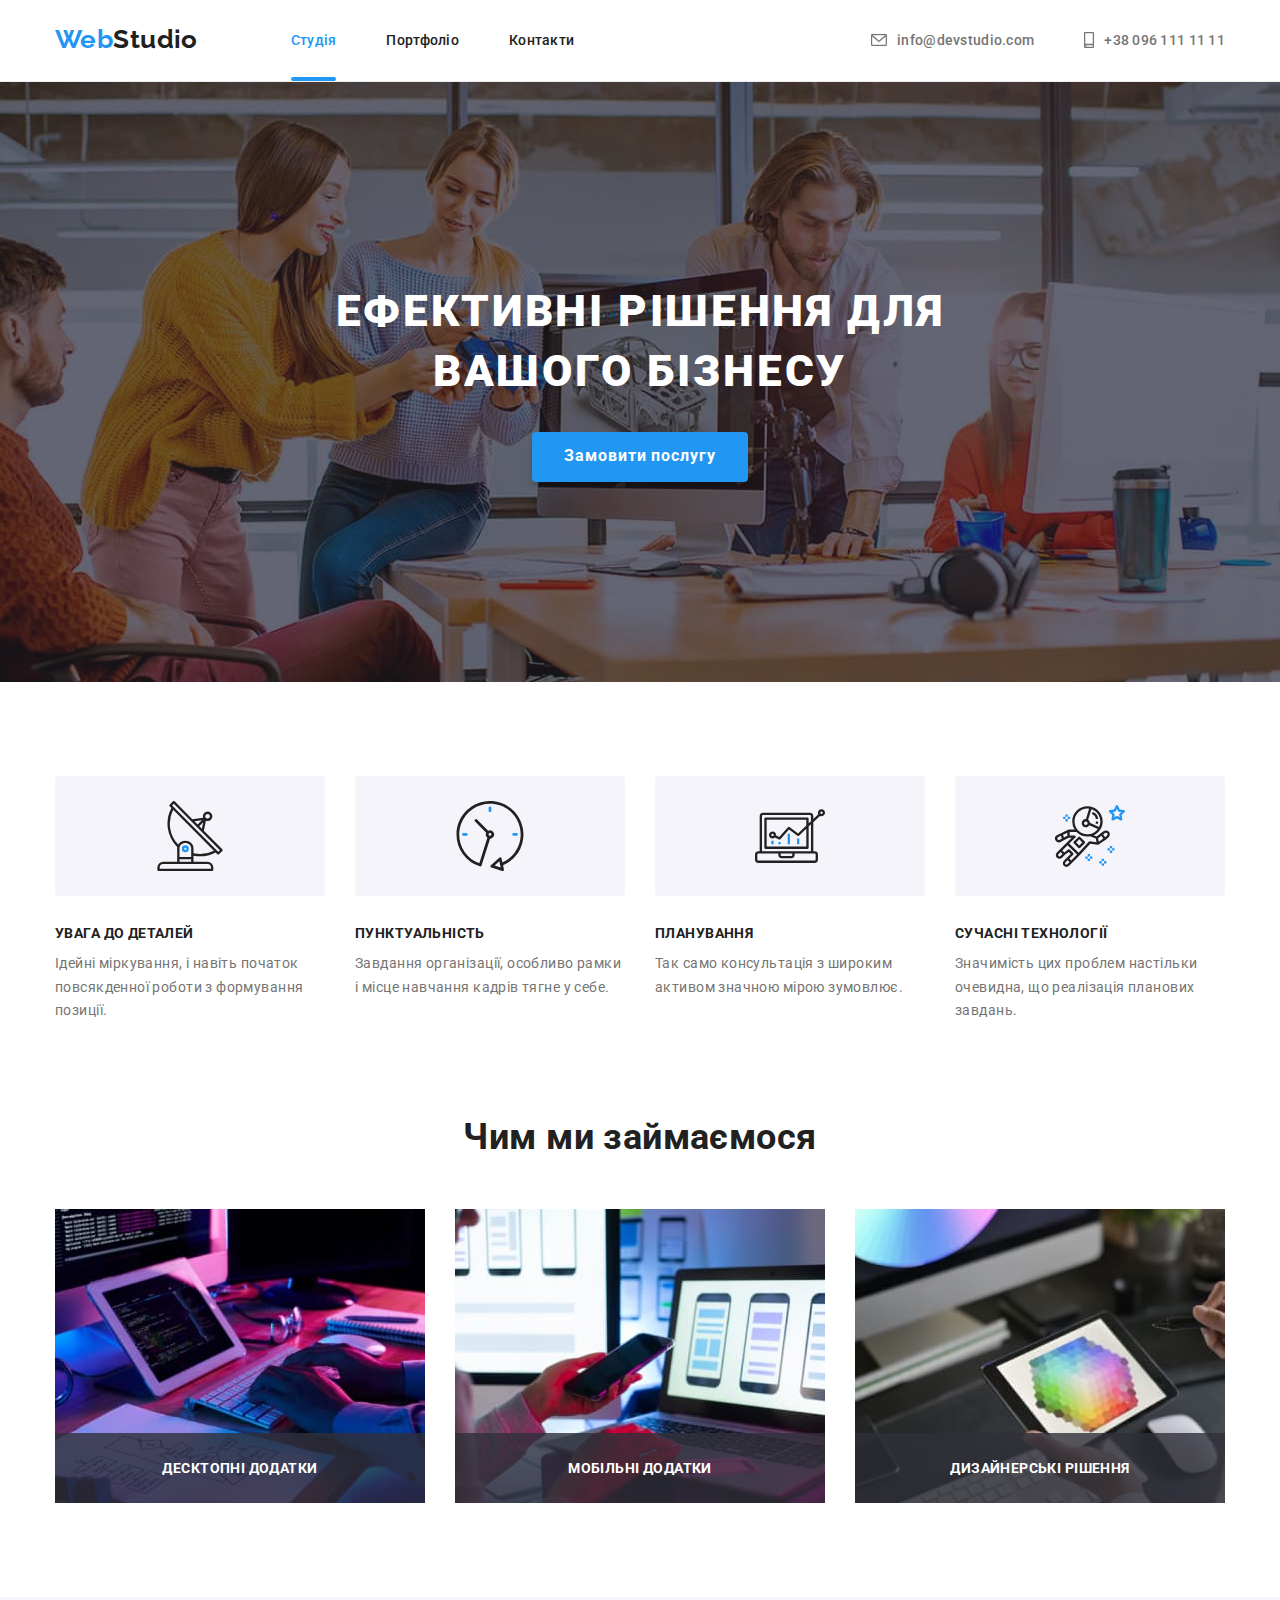
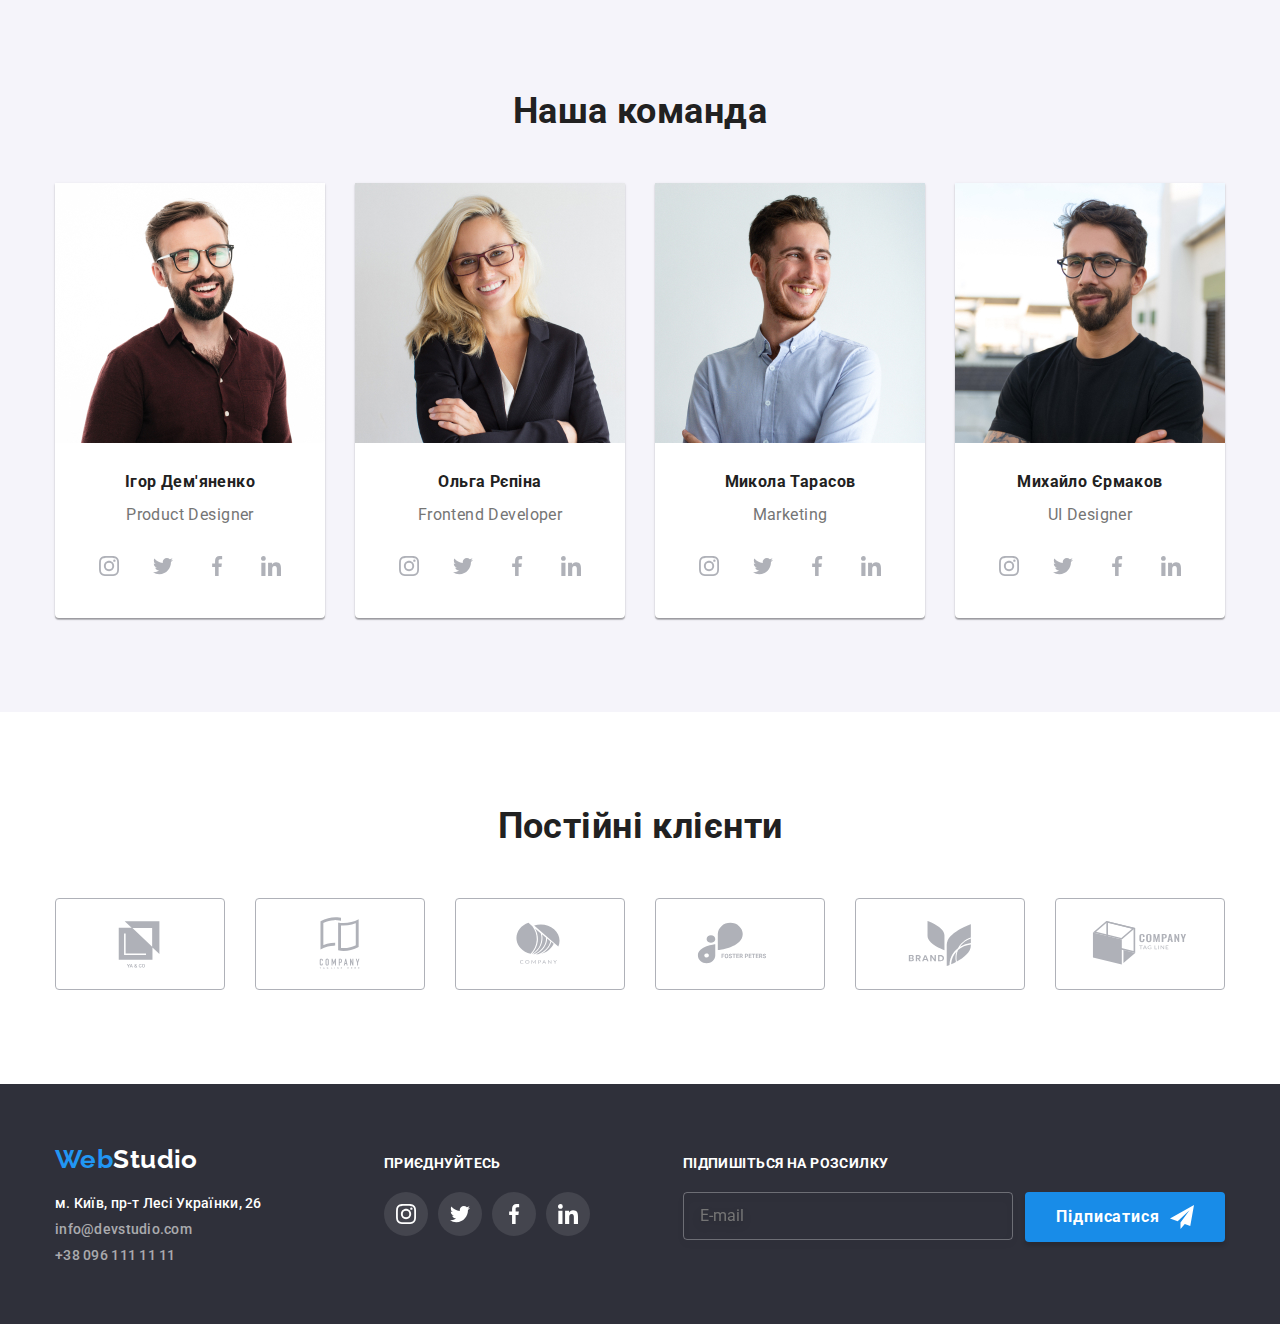
==== index.html @ 1ee1e1b8 "commit" ====
<!DOCTYPE html>
<html lang="uk">
  <head>
    <meta charset="UTF-8" />
    <meta http-equiv="X-UA-Compatible" content="IE=edge" />
    <meta name="viewport" content="width=device-width, initial-scale=1.0" />
    <title>WebStudio</title>
    
  
    <link href="./css/main.min.css" rel="stylesheet" />
    <link rel="preconnect" href="https://fonts.googleapis.com" />
    <link rel="preconnect" href="https://fonts.gstatic.com" crossorigin />
    <link
      href="https://fonts.googleapis.com/css2?family=Raleway:wght@700&family=Roboto:wght@400;500;700;900&display=swap"
      rel="stylesheet"
    />
  </head>

  <body>
    <!--Header-->

    <header class="page-header">
      <div class=" header-container">
        <a class="logo logo-header" href="#"
          ><span class="logo__accent">Web</span>Studio</a
        >

        <!--Header-Nav-->
        <nav class="header-nav">
          <ul class="header-nav__list">
            <li class="header-nav__item">
              <a href="./index.html" class="header-nav__link header-nav__link--current">Студія</a>
            </li>
            <li class="header-nav__item">
              <a href="./portfolio.html" class="header-nav__link">Портфоліо</a>
            </li>
            <li class="header-nav__item"><a href="#" class="header-nav__link">Контакти</a></li>
          </ul>
        </nav>

        <!--Header-Contacts-->

        <ul class="contacts-list">
          <li class="contacts-list__item">
            <a href="mailto:info@devstudio.com" class="contacts-list__link"
              ><svg width="16px" height="12px" class="contacts-list__icon">
                <use href="./images/sprite.svg#icon-envelope"></use>
              </svg>
              info@devstudio.com</a
            >
          </li>
          <li class="contacts-list__item">
            <a href="tel:+380961111111" class="contacts-list__link">
              <svg width="10px" height="16px" class="contacts-list__icon">
                <use href="./images/sprite.svg#icon-smartphone"></use>
              </svg>
              +38 096 111 11 11</a
            >
          </li>
        </ul>
      </div>
    </header>
    <!--Main-->
    <main>

    <!--Hero-->

      <section class="hero">
        <div class="hero__container">
          <h1 class="hero__title">Ефективні рішення для вашого бізнесу</h1>
          <button data-modal-open class="hero-btn" type="button">
            Замовити послугу
          </button>
        </div>
      </section>

      <!--Modal-->

      <section class="backdrop is-hidden" data-modal>
       <div class="modal">
          <button type="button" class="modal__button-close" data-modal-close>
            <svg width="18" height="18">
              <use href="./images/sprite.svg#icon-close"></use>
            </svg>
          </button>

          <!--Form-->
       
          <form class="form" autocomplete="off">
             <p class="form__title" >Залиште свої дані, ми вам передзвонимо</p>
             <div class="form__inputs">
             <label class="form__field"><span class="form__label">Ім'я</span>
              
              <input type="text" name="name" class="form__input">
              <svg class="form__icon" width="18" height="18">
                  <use href="./images/sprite.svg#person-black"></use>
                </svg>
              
              </label> 
              <label class="form__field">
              <span class="form__label">Телефон</span>
              
                <input type="tel" name="phone" class="form__input" />
                <svg class="form__icon" width="18" height="18">
                  <use href="./images/sprite.svg#phone-black"></use>
                </svg>
              
            </label>
            <label class="form__field">
              <span class="form__label">Пошта</span>
              
                <input type="email" name="email" class="form__input" />
                <svg class="form__icon" width="18" height="18">
                  <use href="./images/sprite.svg#email-black"></use>
                </svg>
              
            </label>
             
            <label class="form__field">
              <span class="form__label">Коментар</span>
              <textarea
                name="comment"
                class="form__comment"
                rows="5"
                placeholder="Введіть текст"
              ></textarea>
             </label>
            </div>

            <label class="form-policy">
              <input type="checkbox" name="policy" class="form-policy__input" />
              <span class="form-policy__icon"></span>
              <span class="form-policy__label"
                >Погоджуюся з розсилкою та приймаю
              </span>
              <a href="#" class="form-policy__link">Умови договору</a>
            </label>

            <button type="submit" class="hero-btn">Відправити</button>
            
          </form>
        </div>
          </section>

          <!--Advances-->

      <section class="advances">
        <div class="advances__container">
          <h2 class="visually-hidden">Наші Переваги</h2>
          <ul class="advances-list">
            <li class="advances-list__item">
              <div class="advances__icon-wrap">
                <svg class="advances__icon">
                  <use href="./images/sprite.svg#icon-antenna"></use>
                </svg>
              </div>
              <h3 class="advances__caption">УВАГА ДО ДЕТАЛЕЙ</h3>
              <p class="advances__text">
                Ідейні міркування, і навіть початок повсякденної роботи з
                формування позиції.
              </p>
            </li>

            <li class="advances-list__item">
              <div class="advances__icon-wrap">
                <svg class="advances__icon">
                  <use href="./images/sprite.svg#icon-clock"></use>
                </svg>
              </div>
              <h3 class="advances__caption">ПУНКТУАЛЬНІСТЬ</h3>
              <p class="advances__text">
                Завдання організації, особливо рамки і місце навчання кадрів
                тягне у себе.
              </p>
            </li>

            <li class="advances-list__item">
              <div class="advances__icon-wrap">
                <svg class="advances__icon">
                  <use href="./images/sprite.svg#icon-diagram"></use>
                </svg>
              </div>
              <h3 class="advances__caption">ПЛАНУВАННЯ</h3>
              <p class="advances__text">
                Так само консультація з широким активом значною мірою зумовлює.
              </p>
            </li>

            <li class="advances-list__item">
              <div class="advances__icon-wrap">
                <svg class="advances__icon">
                  <use href="./images/sprite.svg#icon-astronaut"></use>
                </svg>
              </div>
              <h3 class="advances__caption">СУЧАСНІ ТЕХНОЛОГІЇ</h3>
              <p class="advances__text">
                Значимість цих проблем настільки очевидна, що реалізація
                планових завдань.
              </p>
            </li>
          </ul>
        </div>
      </section>

     <!--WORKS-->

      <section class="works">
        <div class="works__container">
          <h2 class="heading">Чим ми займаємося</h2>
          <ul class="works__list">
            <li class="works__items">
              
              <img
                src="./images/programer-working-1.jpg"
                width="370"
                height="294"
                alt="робота-програміста-за-пк"/>

              <p class="works__text">Десктопні додатки</p>
            </li>
            <li class="works__items">
              <img
                src="./images/interface-mobile-2.jpg"
                width="370"
                height="294"
                alt="інтерфейс-для-мобільного-додатку"
              />

              <p class="works__text">Мобільні додатки</p>
            </li>
            <li class="works__items">
              <img
                src="./images/selection-graphic-tablet-3.jpg"
                width="370"
                height="294"
                alt="вибір-графіки-на-планшеті"
              />

              <p class="works__text">Дизайнерські рішення</p>
            </li>
          </ul>
        </div>
      </section>

      <!--TEAM-->

      <section class="team">
        <div class="team__container">
          <h2 class="heading">Наша команда</h2>
          <ul class="team__list">
            <li class="team__item">
              <img src="./images/Igor.jpg" width="270" alt="продукт-дизайнер" />
              <div class="team-wrap">
                <h3 class="team-wrap__caption">Ігор Дем'яненко</h3>
                <p class="team-wrap__text">Product Designer</p>
                <ul class="team-wrap__list">
                  <li>
                    <a href="" class="team-wrap__link"
                      ><svg class="team-wrap__icon">
                        <use
                          href="./images/sprite.svg#icon-instagram"
                        ></use></svg></a>
                  </li>
                  <li>
                    <a href="" class="team-wrap__link"
                      ><svg class="team-wrap__icon">
                        <use href="./images/sprite.svg#icon-twitter"></use></svg></a>
                  </li>
                  <li>
                    <a href="" class="team-wrap__link"
                      ><svg class="team-wrap__icon">
                        <use
                          href="./images/sprite.svg#icon-facebook"
                        ></use></svg></a>
                  </li>
                  <li>
                    <a href="" class="team-wrap__link"
                      ><svg class="team-wrap__icon">
                        <use
                          href="./images/sprite.svg#icon-linkedin">
                        </use></svg></a>
                  </li>
                </ul>
              </div>
            </li>

            <li class="team__item">
              <img
                src="./images/Olga.jpg"
                width="270"
                alt="фронтенд-розробник"
              />
              <div class="team-wrap">
                <h3 class="team-wrap__caption">Ольга Рєпіна</h3>
                <p class="team-wrap__text">Frontend Developer</p>
                <ul class="team-wrap__list">
                  <li>
                    <a href="" class="team-wrap__link"
                      ><svg class="team-wrap__icon">
                        <use
                          href="./images/sprite.svg#icon-instagram"></use></svg></a>
                  </li>
                  <li>
                    <a href="" class="team-wrap__link"
                      ><svg class="team-wrap__icon">
                        <use href="./images/sprite.svg#icon-twitter"></use></svg></a>
                  </li>
                  <li>
                    <a href="" class="team-wrap__link"
                      ><svg class="team-wrap__icon">
                        <use
                          href="./images/sprite.svg#icon-facebook"></use></svg></a>
                  </li>
                  <li>
                    <a href="" class="team-wrap__link"
                      ><svg class="team-wrap__icon">
                        <use
                          href="./images/sprite.svg#icon-linkedin"
                        ></use></svg></a>
                  </li>
                </ul>
              </div>
            </li>

            <li class="team__item">
              <img src="./images/Nikolay.jpg" width="270" alt="маркетинг" />
              <div class="team-wrap">
                <h3 class="team-wrap__caption">Микола Тарасов</h3>
                <p class="team-wrap__text">Marketing</p>
                <ul class="team-wrap__list">
                  <li>
                    <a href="" class="team-wrap__link"
                      ><svg class="team-wrap__icon">
                        <use
                          href="./images/sprite.svg#icon-instagram"
                        ></use></svg></a>
                  </li>
                  <li>
                    <a href="" class="team-wrap__link"
                      ><svg class="team-wrap__icon">
                        <use href="./images/sprite.svg#icon-twitter"></use></svg></a>
                  </li>
                  <li>
                    <a href="" class="team-wrap__link"
                      ><svg class="team-wrap__icon">
                        <use
                          href="./images/sprite.svg#icon-facebook"></use></svg></a>
                  </li>
                  <li>
                    <a href="" class="team-wrap__link"
                      ><svg class="team-wrap__icon">
                        <use
                          href="./images/sprite.svg#icon-linkedin"
                        ></use></svg></a>
                  </li>
                </ul>
              </div>
            </li>

            <li class="team__item">
              <img src="./images/Mihail.jpg" width="270" alt="ui-дизайнер" />
              <div class="team-wrap">
                <h3 class="team-wrap__caption">Михайло Єрмаков</h3>
                <p class="team-wrap__text">UI Designer</p>
                <ul class="team-wrap__list">
                  <li>
                    <a href="" class="team-wrap__link"
                      ><svg class="team-wrap__icon">
                        <use
                          href="./images/sprite.svg#icon-instagram"
                        ></use></svg></a>
                  </li>
                  <li>
                    <a href="" class="team-wrap__link"
                      ><svg class="team-wrap__icon">
                        <use href="./images/sprite.svg#icon-twitter"></use></svg></a>
                  </li>
                  <li>
                    <a href="" class="team-wrap__link"
                      ><svg class="team-wrap__icon">
                        <use
                          href="./images/sprite.svg#icon-facebook"
                        ></use></svg></a>
                  </li>
                  <li>
                    <a href="" class="team-wrap__link"
                      ><svg class="team-wrap__icon">
                        <use
                          href="./images/sprite.svg#icon-linkedin"
                        ></use></svg></a>
                  </li>
                </ul>
              </div>
            </li>
          </ul>
        </div>
      </section>
      <section class="clients">
        <div class="clients__container">
          <h2 class="heading">Постійні клієнти</h2>
          <ul class="clients__list">
            <li class="clients__item">
              <a href="" class="clients__link"
                ><svg class="clients__icon">
                  <use href="./images/sprite.svg#icon-client1"></use></svg></a>
            </li>
            <li class="clients__item">
              <a href="" class="clients__link"
                ><svg class="clients__icon">
                  <use href="./images/sprite.svg#icon-client2"></use></svg></a>
            </li>
            <li class="clients__item">
              <a href="" class="clients__link"
                ><svg class="clients__icon">
                  <use href="./images/sprite.svg#icon-client3"></use></svg></a>
            </li>
            <li class="clients__item">
              <a href="" class="clients__link"
                ><svg class="clients__icon">
                  <use href="./images/sprite.svg#icon-client4"></use></svg></a>
            </li>
            <li class="clients__item">
              <a href="" class="clients__link"
                ><svg class="clients__icon">
                  <use href="./images/sprite.svg#icon-client5"></use></svg></a>
            </li>
            <li class="clients__item">
              <a href="" class="clients__link"
                ><svg class="clients__icon">
                  <use href="./images/sprite.svg#icon-client6"></use></svg></a>
            </li>
          </ul>
        </div>
      </section>
    </main>
    <!--footer-->
    <footer class="footer-page">
      <div class="footer__container">
        <div class="footer__address">
          <a class="logo footer__logo" href="#"
            ><span class="logo__accent">Web</span>Studio</a
          >

          <address>
            <ul class="footer__contact-list">
              <li class="footer__contact-item">
                <a
                  href="https://goo.gl/maps/CPtrU1FHBa2aNyZL9"
                  target="_blank"
                  rel="noopener noreferrer" class="footer__link"
                  ><span class="footer__contact--color"
                    >м. Київ, пр-т Лесі Українки, 26</span
                  ></a
                >
              </li>
              <li class="footer__contact-item">
                <a href="mailto:info@devstudio.com" class="footer__link">info@devstudio.com</a>
              </li>
              <li class="footer__contact-item">
                <a href="tel:+380961111111" class="footer__link">+38 096 111 11 11</a>
              </li>
            </ul>
          </address>
        </div>
        <div class="footer-social">
          <p class="footer-social__text">приєднуйтесь</p>
          <ul class="footer-social__list">
            <li>
              <a href="" class="footer-social__link"
                ><svg class="footer-social__icon">
                  <use href="./images/sprite.svg#icon-instagram"></use>
                </svg>
              </a>
            </li>
            <li>
              <a href="" class="footer-social__link"
                ><svg class="footer-social__icon">
                  <use href="./images/sprite.svg#icon-twitter"></use>
                </svg>
              </a>
            </li>
            <li>
              <a href="" class="footer-social__link"
                ><svg class="footer-social__icon">
                  <use href="./images/sprite.svg#icon-facebook"></use>
                </svg>
              </a>
            </li>
            <li>
              <a href="" class="footer-social__link">
                <svg class="footer-social__icon">
                  <use href="./images/sprite.svg#icon-linkedin"></use>
                </svg>
              </a>
            </li>
          </ul>
        </div>
        <div class="footer-join">
        <p class="footer-social__text">Підпишіться на розсилку</p>
        <form class="footer-join__subscription" autocomplete="off">
          <input class="footer-join__input" type="email" name="mail" id="mail" aria-label="email" placeholder="E-mail">
          <button class="footer-join__button" type="button">Підписатися</button>
        </form>
        </div>
      </div>
    </footer>
    <script src="./modal.js"></script>
  </body>
</html>
---- css/main.min.css ----
/*! modern-normalize v0.6.0 | MIT License | https://github.com/sindresorhus/modern-normalize */*,*::before,*::after{-webkit-box-sizing:border-box;box-sizing:border-box}:root{-moz-tab-size:4;-o-tab-size:4;tab-size:4}html{line-height:1.15;-webkit-text-size-adjust:100%}body{margin:0}body{font-family:system-ui,-apple-system,"Segoe UI",Roboto,Helvetica,Arial,sans-serif,"Apple Color Emoji","Segoe UI Emoji"}hr{height:0}abbr[title]{-webkit-text-decoration:underline dotted;text-decoration:underline dotted}b,strong{font-weight:bolder}code,kbd,samp,pre{font-family:SFMono-Regular,Consolas,"Liberation Mono",Menlo,monospace;font-size:1em}small{font-size:80%}sub,sup{font-size:75%;line-height:0;position:relative;vertical-align:baseline}sub{bottom:-0.25em}sup{top:-0.5em}button,input,optgroup,select,textarea{font-family:inherit;font-size:100%;line-height:1.15;margin:0}button,select{text-transform:none}button,[type=button],[type=reset],[type=submit]{-webkit-appearance:button}button::-moz-focus-inner,[type=button]::-moz-focus-inner,[type=reset]::-moz-focus-inner,[type=submit]::-moz-focus-inner{border-style:none;padding:0}button:-moz-focusring,[type=button]:-moz-focusring,[type=reset]:-moz-focusring,[type=submit]:-moz-focusring{outline:1px dotted ButtonText}fieldset{padding:.35em .75em .625em}legend{padding:0}progress{vertical-align:baseline}[type=number]::-webkit-inner-spin-button,[type=number]::-webkit-outer-spin-button{height:auto}[type=search]{-webkit-appearance:textfield;outline-offset:-2px}[type=search]::-webkit-search-decoration{-webkit-appearance:none}::-webkit-file-upload-button{-webkit-appearance:button;font:inherit}summary{display:list-item}body{font-family:"Roboto",sans-serif;font-size:14px;background:#fff;color:#757575;letter-spacing:.03em}h1,h2,h3,h4,p{margin-top:0}textarea{resize:none}ul{padding:0;margin:0;list-style:none}a{text-decoration:none}img{display:block}.visually-hidden{position:absolute;white-space:nowrap;width:1px;height:1px;overflow:hidden;border:0;padding:0;clip:rect(0 0 0 0);-webkit-clip-path:inset(50%);clip-path:inset(50%);margin:-1px}.clients,.team,.works,.advances{padding:60px 0}@media screen and (min-width: 1200px){.clients,.team,.works,.advances{padding:94px 0}}.footer__container,.clients__container,.team__container,.works__container,.advances__container,.hero-container,.header-container{padding:0 15px;margin:0 auto}@media screen and (min-width: 480px){.footer__container,.clients__container,.team__container,.works__container,.advances__container,.hero-container,.header-container{width:480px}}@media screen and (min-width: 768px){.footer__container,.clients__container,.team__container,.works__container,.advances__container,.hero-container,.header-container{width:768px}}@media screen and (min-width: 1200px){.footer__container,.clients__container,.team__container,.works__container,.advances__container,.hero-container,.header-container{width:1200px}}.footer__link,.contacts-list__link,.header-nav__link{font-weight:500;line-height:1.2;letter-spacing:.02em;-webkit-transition:color 250ms cubic-bezier(0.4, 0, 0.2, 1);transition:color 250ms cubic-bezier(0.4, 0, 0.2, 1)}.footer__link:hover,.contacts-list__link:hover,.header-nav__link:hover,.footer__link:focus,.contacts-list__link:focus,.header-nav__link:focus{color:#2196f3}.heading{margin-bottom:30px;font-weight:700;font-size:28px;line-height:1.16;text-align:center;color:#212121}@media screen and (min-width: 1200px){.heading{font-size:36px;margin-bottom:50px}}.page-header{border-bottom:1px solid #eee}.logo-header{padding-top:24px;padding-bottom:25px;font-size:26px;color:#212121}.header-container{display:-webkit-box;display:-ms-flexbox;display:flex;-webkit-box-align:center;-ms-flex-align:center;align-items:center}.header-nav__list{display:-webkit-box;display:-ms-flexbox;display:flex;gap:50px}.header-nav__link{position:relative;display:block;padding-top:32px;padding-bottom:32px;color:#212121}.header-nav__link--current::after{position:absolute;content:"";left:0;bottom:0;width:100%;height:4px;background-color:#2196f3;border-radius:2px}.header-nav__link--current{color:#2196f3}.logo{margin-right:93px;font-family:"Raleway",sans-serif;font-weight:700;font-size:26px;line-height:1.2;text-decoration:none}.logo__accent{color:#2196f3}.contacts-list{display:-webkit-box;display:-ms-flexbox;display:flex;-webkit-box-align:center;-ms-flex-align:center;align-items:center;margin-left:auto}.contacts-list__item{margin-right:50px}.contacts-list__item:last-child{margin-right:0px}.contacts-list__icon{display:inline-block;margin-right:10px;padding:0px;stroke:currentColor;fill:currentColor}.contacts-list__link{display:-webkit-box;display:-ms-flexbox;display:flex;-webkit-box-align:center;-ms-flex-align:center;align-items:center;color:#757575}.hero{min-height:600px;max-width:1600px;background-image:-webkit-gradient(linear, left top, right top, from(rgba(47, 48, 58, 0.4)), to(rgba(47, 48, 58, 0.4))),url(../images/hero-img.jpg);background-image:linear-gradient(to right, rgba(47, 48, 58, 0.4), rgba(47, 48, 58, 0.4)),url(../images/hero-img.jpg);background-size:cover;background-position:center;background-repeat:no-repeat;background-color:#c4c4c4;text-align:center;display:-webkit-box;display:-ms-flexbox;display:flex;-webkit-box-orient:vertical;-webkit-box-direction:normal;-ms-flex-direction:column;flex-direction:column;-webkit-box-pack:center;-ms-flex-pack:center;justify-content:center;-webkit-box-align:center;-ms-flex-align:center;align-items:center;margin:0}.hero__title{margin-left:auto;margin-right:auto;margin-bottom:30px;width:696px;font-weight:900;font-size:44px;line-height:1.36;letter-spacing:.06em;text-transform:uppercase;text-align:center;color:#fff}.hero-btn{display:block;margin-left:auto;margin-right:auto;border-radius:4px;min-width:216px;height:50px;font-family:inherit;font-weight:700;font-size:16px;line-height:1.8;letter-spacing:.06em;color:#fff;background-color:#2196f3;-webkit-box-shadow:0px 4px 4px rgba(0,0,0,.15);box-shadow:0px 4px 4px rgba(0,0,0,.15);cursor:pointer;border:none;-webkit-transition:background-color 250ms cubic-bezier(0.4, 0, 0.2, 1);transition:background-color 250ms cubic-bezier(0.4, 0, 0.2, 1)}.hero-btn:hover,.hero-btn:focus{color:#fff;background-color:#188ce8;-webkit-box-shadow:0px 4px 4px rgba(0,0,0,.15);box-shadow:0px 4px 4px rgba(0,0,0,.15)}.advances__caption{margin-top:0;margin-bottom:10px;font-size:14px;font-weight:700;line-height:1.14;color:#212121}@media screen and (min-width: 768px){.advances__caption{text-align:left}}.advances__text{margin-bottom:0;font-size:14px;line-height:1.7;color:#757575}.advances-list{display:-webkit-box;display:-ms-flexbox;display:flex;-webkit-box-orient:vertical;-webkit-box-direction:normal;-ms-flex-direction:column;flex-direction:column;gap:30px}@media screen and (min-width: 768px){.advances-list{-webkit-box-orient:horizontal;-webkit-box-direction:normal;-ms-flex-direction:row;flex-direction:row;-ms-flex-wrap:wrap;flex-wrap:wrap}}@media screen and (min-width: 768px){.advances-list__item{-ms-flex-preferred-size:calc((100% - 30px)/2);flex-basis:calc((100% - 30px)/2)}}@media screen and (min-width: 1200px){.advances-list__item{-ms-flex-preferred-size:calc((100% - 90px)/4);flex-basis:calc((100% - 90px)/4)}}.advances__icon-wrap{display:-webkit-box;display:-ms-flexbox;display:flex;-webkit-box-pack:center;-ms-flex-pack:center;justify-content:center;-webkit-box-align:center;-ms-flex-align:center;align-items:center;width:270px;height:120px;background-color:#f5f4fa;border-radius:4px;margin-bottom:30px}.advances__icon{display:inline-block;width:70px;height:70px;stroke-width:0;stroke:currentColor;fill:currentColor}.works{display:none}@media screen and (min-width: 1200px){.works{display:block;padding-top:0}}.works__list{display:-webkit-box;display:-ms-flexbox;display:flex;-webkit-column-gap:30px;-moz-column-gap:30px;column-gap:30px}.works__items{position:relative;-webkit-box-flex:1;-ms-flex-positive:1;flex-grow:1}.works__text{position:absolute;bottom:0;left:0;width:100%;height:70px;display:-webkit-box;display:-ms-flexbox;display:flex;-webkit-box-pack:center;-ms-flex-pack:center;justify-content:center;-webkit-box-align:center;-ms-flex-align:center;align-items:center;background-color:rgba(47,48,58,.8);margin:0;font-weight:700;text-transform:uppercase;color:#fff}.team{background-color:#f5f4fa}.team__list{display:-webkit-box;display:-ms-flexbox;display:flex;-webkit-box-orient:vertical;-webkit-box-direction:normal;-ms-flex-direction:column;flex-direction:column;gap:30px}@media screen and (min-width: 768px){.team__list{-webkit-box-orient:horizontal;-webkit-box-direction:normal;-ms-flex-direction:row;flex-direction:row;-ms-flex-wrap:wrap;flex-wrap:wrap}}.team__item{text-align:center;background:#fff;-webkit-box-shadow:0px 1px 3px rgba(0,0,0,.12),0px 1px 1px rgba(0,0,0,.14),0px 2px 1px rgba(0,0,0,.2);box-shadow:0px 1px 3px rgba(0,0,0,.12),0px 1px 1px rgba(0,0,0,.14),0px 2px 1px rgba(0,0,0,.2);border-radius:0px 0px 4px 4px}@media screen and (min-width: 768px){.team__item{-ms-flex-preferred-size:calc((100% - 30px)/2);flex-basis:calc((100% - 30px)/2)}}@media screen and (min-width: 1200px){.team__item{-ms-flex-preferred-size:calc((100% - 90px)/4);flex-basis:calc((100% - 90px)/4)}}.team-wrap{padding-top:30px;padding-bottom:30px}.team-wrap__caption{margin-bottom:10px;font-size:16px;line-height:1.14;color:#212121}.team-wrap__text{margin-bottom:16px;font-size:16px;line-height:1.71;color:#757575}.team-wrap__list{display:-webkit-box;display:-ms-flexbox;display:flex;-webkit-box-pack:center;-ms-flex-pack:center;justify-content:center;gap:10px}.team-wrap__link{display:-webkit-box;display:-ms-flexbox;display:flex;-webkit-box-align:center;-ms-flex-align:center;align-items:center;-webkit-box-pack:center;-ms-flex-pack:center;justify-content:center;width:44px;height:44px;border-radius:50%;fill:#afb1b8;-webkit-transition:background-color 250ms cubic-bezier(0.4, 0, 0.2, 1),fill 250ms cubic-bezier(0.4, 0, 0.2, 1);transition:background-color 250ms cubic-bezier(0.4, 0, 0.2, 1),fill 250ms cubic-bezier(0.4, 0, 0.2, 1)}.team-wrap__link:hover,.team-wrap__link:focus{fill:#fff;background-color:#2196f3}.team-wrap__icon{display:inline-block;width:20px;height:20px}.clients__list{display:-webkit-box;display:-ms-flexbox;display:flex;-ms-flex-wrap:wrap;flex-wrap:wrap;-webkit-box-align:center;-ms-flex-align:center;align-items:center;-webkit-box-pack:center;-ms-flex-pack:center;justify-content:center;gap:30px}.clients__icon{display:inline-block;width:106px;height:60px;fill:currentColor}.clients__item{-ms-flex-preferred-size:calc((100% - 30px)/2);flex-basis:calc((100% - 30px)/2)}@media screen and (min-width: 768px){.clients__item{-ms-flex-preferred-size:calc((100% - 60px)/3);flex-basis:calc((100% - 60px)/3)}}@media screen and (min-width: 1200px){.clients__item{-ms-flex-preferred-size:calc((100% - 150px)/6);flex-basis:calc((100% - 150px)/6)}}.clients__link{display:-webkit-box;display:-ms-flexbox;display:flex;-webkit-box-align:center;-ms-flex-align:center;align-items:center;-webkit-box-pack:center;-ms-flex-pack:center;justify-content:center;width:170px;height:92px;border:1px solid #afb1b8;border-radius:4px;color:#afb1b8;-webkit-transition:background-color 250ms cubic-bezier(0.4, 0, 0.2, 1),color 250ms cubic-bezier(0.4, 0, 0.2, 1);transition:background-color 250ms cubic-bezier(0.4, 0, 0.2, 1),color 250ms cubic-bezier(0.4, 0, 0.2, 1)}.clients__link:hover,.clients__link:focus{color:#2196f3;border:1px solid #2196f3}.footer-page{padding-top:60px;padding-bottom:60px;text-align:center;background-color:#2f303a}@media screen and (min-width: 1200px){.footer-page{text-align:left}}.footer__container{display:-webkit-box;display:-ms-flexbox;display:flex;-webkit-box-pack:center;-ms-flex-pack:center;justify-content:center;-webkit-box-orient:vertical;-webkit-box-direction:normal;-ms-flex-direction:column;flex-direction:column;gap:60px}@media screen and (min-width: 768px){.footer__container{-ms-flex-wrap:wrap;flex-wrap:wrap;-webkit-box-orient:horizontal;-webkit-box-direction:normal;-ms-flex-direction:row;flex-direction:row}}@media screen and (min-width: 1200px){.footer__container{gap:93px;-ms-flex-wrap:nowrap;flex-wrap:nowrap;-webkit-box-align:baseline;-ms-flex-align:baseline;align-items:baseline}}@media screen and (min-width: 768px)and (max-width: 1199px){.footer__address{margin-right:165px}}.footer__logo{display:inline-block;margin-bottom:20px;color:#fff}.footer__contact-item:not(:last-child){margin-bottom:9px}.footer__contact--color{color:#fff;-webkit-transition:color 250ms cubic-bezier(0.4, 0, 0.2, 1);transition:color 250ms cubic-bezier(0.4, 0, 0.2, 1)}.footer__contact--color:hover,.footer__contact--color:focus{color:#2196f3}.footer__link{font-style:normal;text-decoration:none;color:rgba(255,255,255,.6);-webkit-transition:color 250ms cubic-bezier(0.4, 0, 0.2, 1);transition:color 250ms cubic-bezier(0.4, 0, 0.2, 1)}.footer__link:hover,.footer__link:focus{color:#2196f3}@media screen and (min-width: 768px){.footer-social{margin-top:5px}}.footer-social__text{margin-bottom:20px;text-transform:uppercase;font-weight:700;line-height:1.14;color:#fff}.footer-social__list{display:-webkit-box;display:-ms-flexbox;display:flex;-webkit-box-pack:center;-ms-flex-pack:center;justify-content:center;gap:10px}.footer-social__link{display:-webkit-box;display:-ms-flexbox;display:flex;-webkit-box-pack:center;-ms-flex-pack:center;justify-content:center;-webkit-box-align:center;-ms-flex-align:center;align-items:center;width:44px;height:44px;background:rgba(255,255,255,.1019607843);border-radius:50%;color:#fff;-webkit-transition:background-color 250ms cubic-bezier(0.4, 0, 0.2, 1),color 250ms cubic-bezier(0.4, 0, 0.2, 1);transition:background-color 250ms cubic-bezier(0.4, 0, 0.2, 1),color 250ms cubic-bezier(0.4, 0, 0.2, 1)}.footer-social__link:hover,.footer-social__link:focus{background:#2196f3}.footer-social__icon{width:20px;height:20px;fill:currentColor}@media screen and (min-width: 768px){.footer-join{-ms-flex-preferred-size:450px;flex-basis:450px}}@media screen and (min-width: 1200px){.footer-join{-webkit-box-flex:1;-ms-flex-positive:1;flex-grow:1}}@media screen and (min-width: 1200px){.footer-join__subscription{display:-webkit-box;display:-ms-flexbox;display:flex;gap:12px}}.footer-join__input{width:100%;padding:15px 16px;margin-bottom:20px;background-color:rgba(0,0,0,0);color:#fff;border:1px solid rgba(255,255,255,.3);-webkit-filter:drop-shadow(0px 4px 4px rgba(0, 0, 0, 0.15));filter:drop-shadow(0px 4px 4px rgba(0, 0, 0, 0.15));border-radius:4px}.footer-join__input::-webkit-input-placeholder{font-size:16px}.footer-join__input::-moz-placeholder{font-size:16px}.footer-join__input:-ms-input-placeholder{font-size:16px}.footer-join__input::-ms-input-placeholder{font-size:16px}.footer-join__input::placeholder{font-size:16px}@media screen and (min-width: 1200px){.footer-join__input{-webkit-box-flex:1;-ms-flex:1 1 auto;flex:1 1 auto}}.footer-join__button{width:200px;height:50px;color:#fff;background-color:#188ce8;font-family:inherit;border:none;border-radius:4px;-webkit-box-shadow:0px 4px 4px rgba(0,0,0,.15);box-shadow:0px 4px 4px rgba(0,0,0,.15);-webkit-transition:background-color 250ms cubic-bezier(0.4, 0, 0.2, 1);transition:background-color 250ms cubic-bezier(0.4, 0, 0.2, 1);font-weight:700;font-size:16px;line-height:1.9;letter-spacing:.06em;margin:0 auto;-ms-flex-negative:0;flex-shrink:0;display:-webkit-box;display:-ms-flexbox;display:flex;-webkit-box-pack:center;-ms-flex-pack:center;justify-content:center;-webkit-box-align:center;-ms-flex-align:center;align-items:center;padding:0;cursor:pointer}.footer-join__button::after{content:"";width:24px;height:24px;margin-left:10px;background-image:url(../images/icon-send.svg);background-size:contain}.footer-join__button:hover,.footer-join__button:focus{color:#fff;background-color:#2196f3;-webkit-box-shadow:0px 4px 4px rgba(0,0,0,.15);box-shadow:0px 4px 4px rgba(0,0,0,.15)}.backdrop{position:fixed;display:-webkit-box;display:-ms-flexbox;display:flex;-webkit-box-pack:center;-ms-flex-pack:center;justify-content:center;-webkit-box-align:center;-ms-flex-align:center;align-items:center;top:0;left:0;width:100%;height:100%;background-color:rgba(0,0,0,.2);z-index:1;opacity:1;-webkit-transition:opacity 250ms cubic-bezier(0.4, 0, 0.2, 1);transition:opacity 250ms cubic-bezier(0.4, 0, 0.2, 1)}.backdrop.is-hidden{opacity:0;pointer-events:none}.backdrop.is-hidden .modal{-webkit-transform:scale(1.1);transform:scale(1.1)}.modal{position:relative;min-width:528px;min-height:581px;padding:40px;background-color:#fff;-webkit-box-shadow:0px 1px 3px rgba(0,0,0,.12),0px 1px 1px rgba(0,0,0,.14),0px 2px 1px rgba(0,0,0,.2);box-shadow:0px 1px 3px rgba(0,0,0,.12),0px 1px 1px rgba(0,0,0,.14),0px 2px 1px rgba(0,0,0,.2);border-radius:4px;-webkit-transform:scale(1);transform:scale(1);-webkit-transition:-webkit-transform 250ms cubic-bezier(0.4, 0, 0.2, 1);transition:-webkit-transform 250ms cubic-bezier(0.4, 0, 0.2, 1);transition:transform 250ms cubic-bezier(0.4, 0, 0.2, 1);transition:transform 250ms cubic-bezier(0.4, 0, 0.2, 1), -webkit-transform 250ms cubic-bezier(0.4, 0, 0.2, 1)}.modal__button-close{position:absolute;top:8px;right:8px;display:-webkit-box;display:-ms-flexbox;display:flex;-webkit-box-pack:center;-ms-flex-pack:center;justify-content:center;-webkit-box-align:center;-ms-flex-align:center;align-items:center;width:30px;height:30px;border-radius:50%;background-color:inherit;border:1px solid rgba(0,0,0,.1);cursor:pointer}.modal__button-close:hover,.modal__button-close:focus{fill:#2196f3}.form{display:-webkit-box;display:-ms-flexbox;display:flex;-webkit-box-orient:vertical;-webkit-box-direction:normal;-ms-flex-direction:column;flex-direction:column;-webkit-box-align:center;-ms-flex-align:center;align-items:center;-webkit-box-pack:center;-ms-flex-pack:center;justify-content:center}.form__title{margin-bottom:12px;font-weight:700;font-size:20px;line-height:1.15;color:#212121;text-align:center}.form__inputs{display:-webkit-box;display:-ms-flexbox;display:flex;-webkit-box-pack:center;-ms-flex-pack:center;justify-content:center;-webkit-box-align:center;-ms-flex-align:center;align-items:center;-webkit-box-orient:vertical;-webkit-box-direction:normal;-ms-flex-direction:column;flex-direction:column;gap:10px;width:100%}.form__icon{position:absolute;bottom:11px;left:12px}.form__field{position:relative;width:100%;display:-webkit-box;display:-ms-flexbox;display:flex;-webkit-box-orient:vertical;-webkit-box-direction:normal;-ms-flex-direction:column;flex-direction:column;cursor:pointer}.form__field:focus-within .form__icon{fill:#2196f3}.form__label{margin-bottom:4px;font-size:12px;line-height:1.16;letter-spacing:.01em}.form__input{padding:11px 12px;padding-left:42px;border:1px solid rgba(33,33,33,.2);border-radius:4px;cursor:pointer}.form__field:focus-within .form__input,.form__field:focus-within .form__comment{border:1px solid #2196f3;outline:0px solid #fff}.form__comment{resize:none;min-height:120px;padding:12px 16px;border:1px solid rgba(33,33,33,.2);border-radius:4px;cursor:pointer}.form__comment::-webkit-input-placeholder{font-size:12px;line-height:1.16;letter-spacing:.01em;color:rgba(117,117,117,.5)}.form__comment::-moz-placeholder{font-size:12px;line-height:1.16;letter-spacing:.01em;color:rgba(117,117,117,.5)}.form__comment:-ms-input-placeholder{font-size:12px;line-height:1.16;letter-spacing:.01em;color:rgba(117,117,117,.5)}.form__comment::-ms-input-placeholder{font-size:12px;line-height:1.16;letter-spacing:.01em;color:rgba(117,117,117,.5)}.form__comment::placeholder{font-size:12px;line-height:1.16;letter-spacing:.01em;color:rgba(117,117,117,.5)}.form-policy{display:-webkit-box;display:-ms-flexbox;display:flex;-webkit-box-align:center;-ms-flex-align:center;align-items:center;margin:20px auto 30px}.form-policy__input{position:absolute;-webkit-appearance:none;-moz-appearance:none;appearance:none;margin-right:8px}.form-policy__label{line-height:1.7;margin-right:6px}.form-policy__link{-webkit-text-decoration-line:underline;text-decoration-line:underline;color:#2196f3}.form-policy__icon{width:16px;height:15px;background-image:url(../images/uncheck.svg);background-size:contain;margin-right:7px}.form-policy__input:checked+.form-policy__icon{background-color:#2196f3;background-image:url(../images/icon-check.svg);border-radius:2px}/*# sourceMappingURL=main.min.css.map */
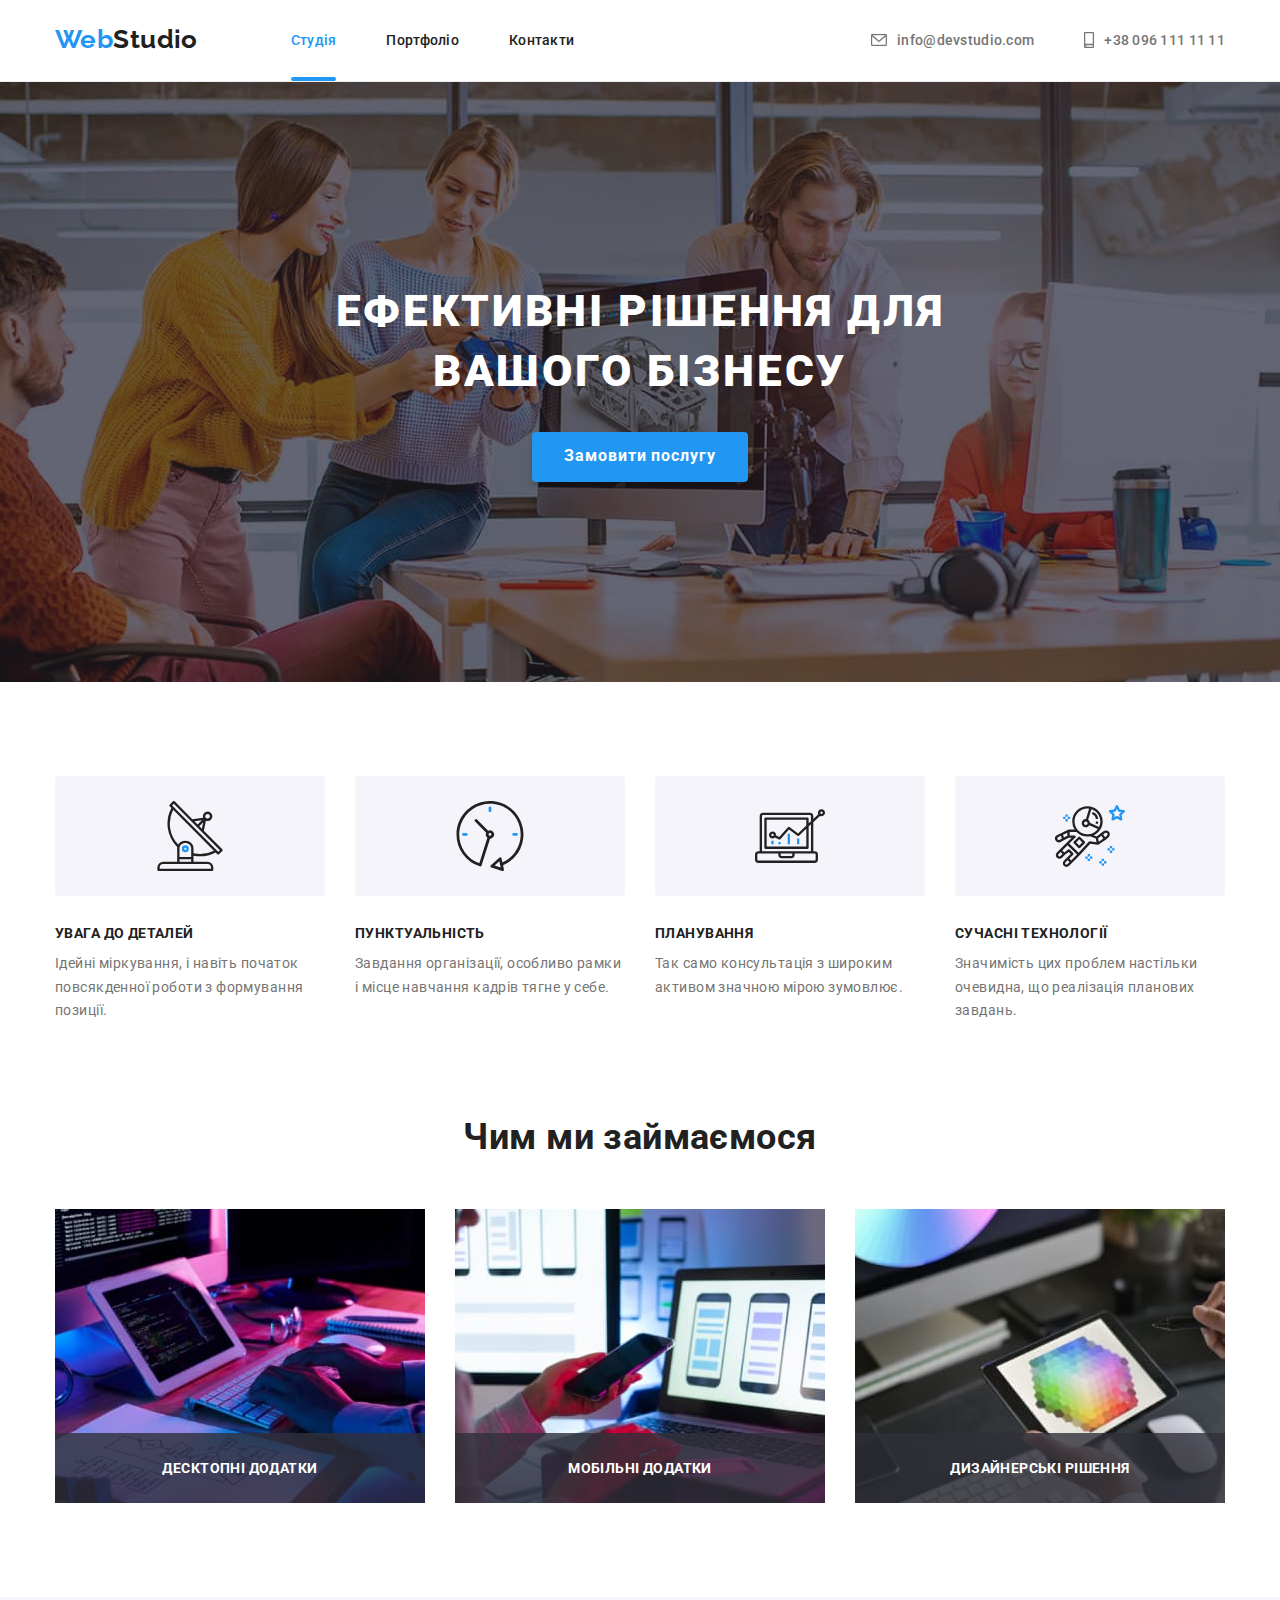
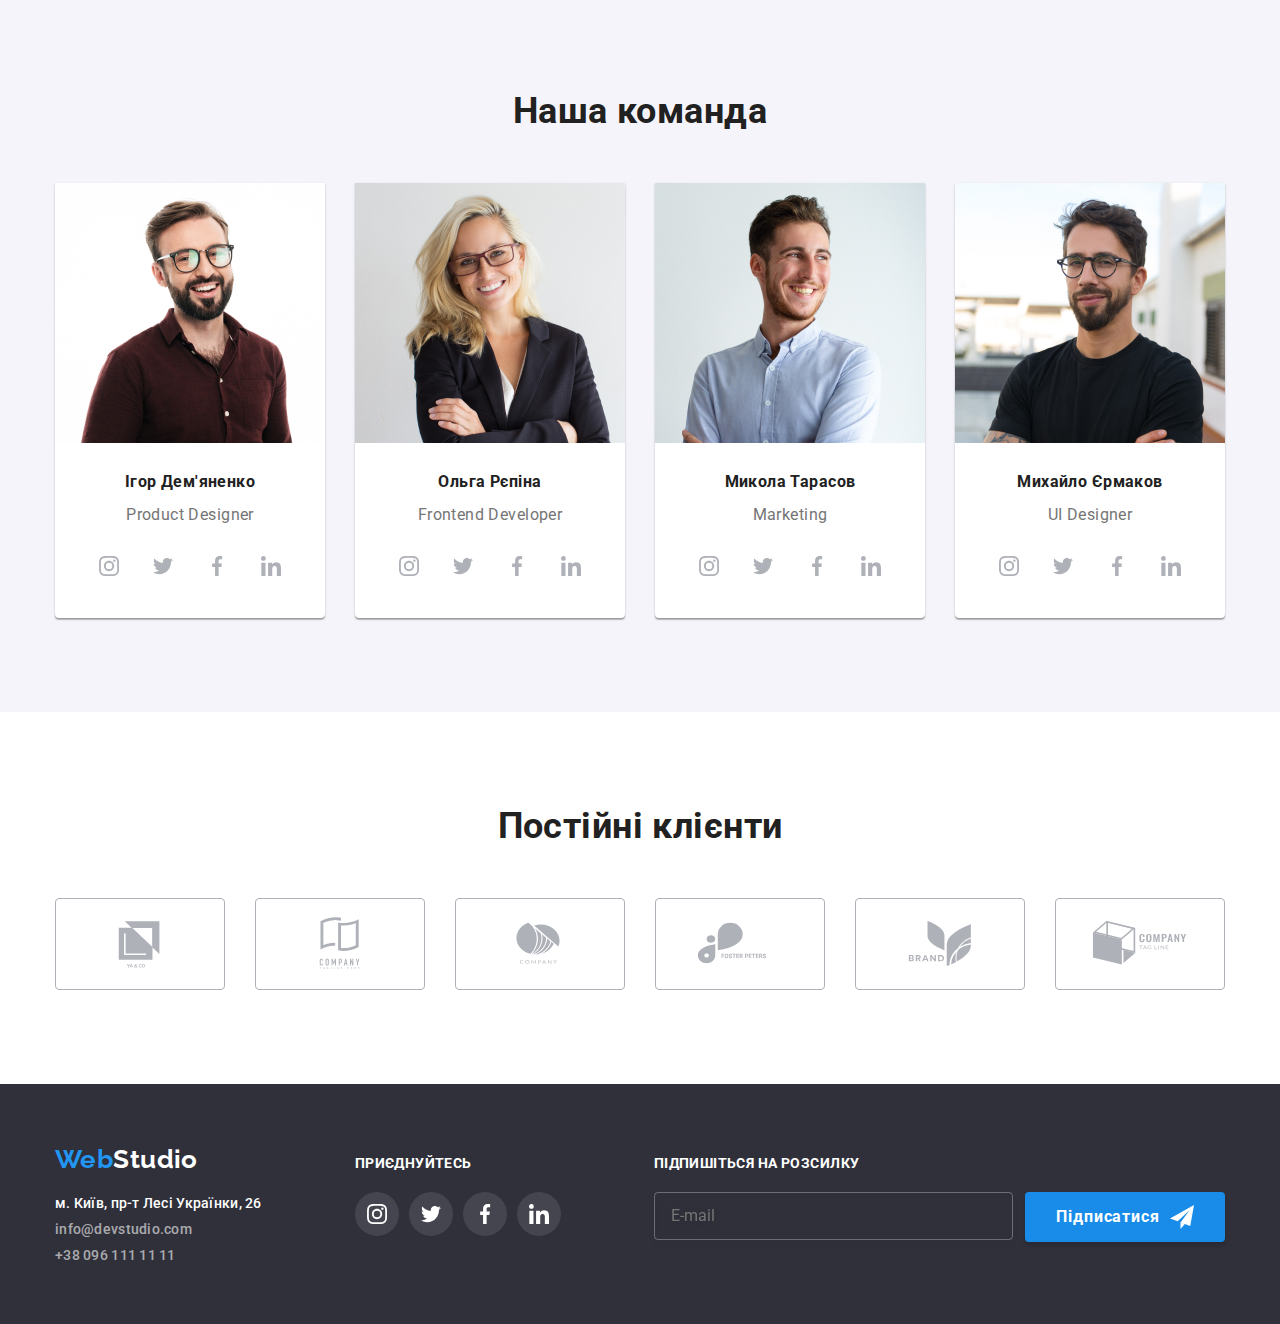
==== commit f20feeb1: "fix" ====
--- a/index.html
+++ b/index.html
@@ -58,8 +58,90 @@
             >
           </li>
         </ul>
+         <!--Mobile Header-->
+      <button
+          type="button"
+          class="page-header__nav-btn "
+          aria-expanded="false"
+          aria-controls="mobile-menu-btn"
+          data-menu-button
+        >
+          <svg width="40" height="40" aria-label="Перемикач мобільного меню">
+            <use
+              class="page-header__icon-cross"
+              href="./images/sprite.svg#icon-close"
+            ></use>
+            <use
+              class="page-header__icon-menu"
+              href="./images/sprite.svg#icon-menu"
+            ></use>
+          </svg>
+        </button>
+        <div
+          class="page-header__mobile-menu "
+          id="mobile-menu-btn"
+          data-menu
+        >
+<div class="page-header__mobile-nav">
+  <nav class="">
+    <ul class="page-header__mobile-nav-list list">
+      <li class="page-header__mobile-nav-item">
+        <a
+          href="./index.html"
+          class=" page-header__mobile-nav-link page-header__mobile-nav-link--current link"
+          >Студія</a
+        >
+      </li>
+
+      <li class="page-header__mobile-nav-item">
+        <a href="./portfolio.html" class="link page-header__mobile-nav-link"
+          >Портфоліо</a
+        >
+      </li>
+
+      <li class="page-header__mobile-nav-item">
+        <a href="" class="link page-header__mobile-nav-link">Контакти</a>
+      </li>
+    </ul>
+  </nav>
+</div>
+        <div class="page-header__mobile-contacts">
+          <ul class="list page-header__mobile-contacts-list">
+            <li class="page-header__mobile-contact-item">
+              <a
+                href="mailto:info@devstudio.com"
+                class="page-header__mobile-contact-link link"
+              >
+              
+                 
+                info@devstudio.com</a
+              >
+            </li>
+  
+            <li class="page-header__mobile-contact-item">
+              <a href="tel:380961111111" class="page-header__mobile-contact-link link">
+              
+  
+                +38 096 111 11 11</a
+              >
+            </li>
+          </ul>
+          <ul class="mobile-menu-list list">
+            <li class="mobile-menu-item"><a href="" class="mobile-menu-link link">Instagram</a></li>
+            <li class="mobile-menu-item"><a href="" class="mobile-menu-link link">Twitter</a></li>
+            <li class="mobile-menu-item"><a href="" class="mobile-menu-link link">Facebook</a></li>
+            <li class="mobile-menu-item"><a href="" class="mobile-menu-link link">LinkedIn</a></li>
+          </ul>
+        </div>
+        
+
+
+      </div>
       </div>
     </header>
+
+   
+
     <!--Main-->
     <main>
 
@@ -504,6 +586,7 @@
         </div>
       </div>
     </footer>
+    <script src="./menu.js"></script>
     <script src="./modal.js"></script>
   </body>
 </html>
--- a/css/main.min.css
+++ b/css/main.min.css
@@ -1 +1 @@
-/*! modern-normalize v0.6.0 | MIT License | https://github.com/sindresorhus/modern-normalize */*,*::before,*::after{-webkit-box-sizing:border-box;box-sizing:border-box}:root{-moz-tab-size:4;-o-tab-size:4;tab-size:4}html{line-height:1.15;-webkit-text-size-adjust:100%}body{margin:0}body{font-family:system-ui,-apple-system,"Segoe UI",Roboto,Helvetica,Arial,sans-serif,"Apple Color Emoji","Segoe UI Emoji"}hr{height:0}abbr[title]{-webkit-text-decoration:underline dotted;text-decoration:underline dotted}b,strong{font-weight:bolder}code,kbd,samp,pre{font-family:SFMono-Regular,Consolas,"Liberation Mono",Menlo,monospace;font-size:1em}small{font-size:80%}sub,sup{font-size:75%;line-height:0;position:relative;vertical-align:baseline}sub{bottom:-0.25em}sup{top:-0.5em}button,input,optgroup,select,textarea{font-family:inherit;font-size:100%;line-height:1.15;margin:0}button,select{text-transform:none}button,[type=button],[type=reset],[type=submit]{-webkit-appearance:button}button::-moz-focus-inner,[type=button]::-moz-focus-inner,[type=reset]::-moz-focus-inner,[type=submit]::-moz-focus-inner{border-style:none;padding:0}button:-moz-focusring,[type=button]:-moz-focusring,[type=reset]:-moz-focusring,[type=submit]:-moz-focusring{outline:1px dotted ButtonText}fieldset{padding:.35em .75em .625em}legend{padding:0}progress{vertical-align:baseline}[type=number]::-webkit-inner-spin-button,[type=number]::-webkit-outer-spin-button{height:auto}[type=search]{-webkit-appearance:textfield;outline-offset:-2px}[type=search]::-webkit-search-decoration{-webkit-appearance:none}::-webkit-file-upload-button{-webkit-appearance:button;font:inherit}summary{display:list-item}body{font-family:"Roboto",sans-serif;font-size:14px;background:#fff;color:#757575;letter-spacing:.03em}h1,h2,h3,h4,p{margin-top:0}textarea{resize:none}ul{padding:0;margin:0;list-style:none}a{text-decoration:none}img{display:block}.visually-hidden{position:absolute;white-space:nowrap;width:1px;height:1px;overflow:hidden;border:0;padding:0;clip:rect(0 0 0 0);-webkit-clip-path:inset(50%);clip-path:inset(50%);margin:-1px}.clients,.team,.works,.advances{padding:60px 0}@media screen and (min-width: 1200px){.clients,.team,.works,.advances{padding:94px 0}}.footer__container,.clients__container,.team__container,.works__container,.advances__container,.hero-container,.header-container{padding:0 15px;margin:0 auto}@media screen and (min-width: 480px){.footer__container,.clients__container,.team__container,.works__container,.advances__container,.hero-container,.header-container{width:480px}}@media screen and (min-width: 768px){.footer__container,.clients__container,.team__container,.works__container,.advances__container,.hero-container,.header-container{width:768px}}@media screen and (min-width: 1200px){.footer__container,.clients__container,.team__container,.works__container,.advances__container,.hero-container,.header-container{width:1200px}}.footer__link,.contacts-list__link,.header-nav__link{font-weight:500;line-height:1.2;letter-spacing:.02em;-webkit-transition:color 250ms cubic-bezier(0.4, 0, 0.2, 1);transition:color 250ms cubic-bezier(0.4, 0, 0.2, 1)}.footer__link:hover,.contacts-list__link:hover,.header-nav__link:hover,.footer__link:focus,.contacts-list__link:focus,.header-nav__link:focus{color:#2196f3}.heading{margin-bottom:30px;font-weight:700;font-size:28px;line-height:1.16;text-align:center;color:#212121}@media screen and (min-width: 1200px){.heading{font-size:36px;margin-bottom:50px}}.page-header{border-bottom:1px solid #eee}.logo-header{padding-top:24px;padding-bottom:25px;font-size:26px;color:#212121}.header-container{display:-webkit-box;display:-ms-flexbox;display:flex;-webkit-box-align:center;-ms-flex-align:center;align-items:center}.header-nav__list{display:-webkit-box;display:-ms-flexbox;display:flex;gap:50px}.header-nav__link{position:relative;display:block;padding-top:32px;padding-bottom:32px;color:#212121}.header-nav__link--current::after{position:absolute;content:"";left:0;bottom:0;width:100%;height:4px;background-color:#2196f3;border-radius:2px}.header-nav__link--current{color:#2196f3}.logo{margin-right:93px;font-family:"Raleway",sans-serif;font-weight:700;font-size:26px;line-height:1.2;text-decoration:none}.logo__accent{color:#2196f3}.contacts-list{display:-webkit-box;display:-ms-flexbox;display:flex;-webkit-box-align:center;-ms-flex-align:center;align-items:center;margin-left:auto}.contacts-list__item{margin-right:50px}.contacts-list__item:last-child{margin-right:0px}.contacts-list__icon{display:inline-block;margin-right:10px;padding:0px;stroke:currentColor;fill:currentColor}.contacts-list__link{display:-webkit-box;display:-ms-flexbox;display:flex;-webkit-box-align:center;-ms-flex-align:center;align-items:center;color:#757575}.hero{min-height:600px;max-width:1600px;background-image:-webkit-gradient(linear, left top, right top, from(rgba(47, 48, 58, 0.4)), to(rgba(47, 48, 58, 0.4))),url(../images/hero-img.jpg);background-image:linear-gradient(to right, rgba(47, 48, 58, 0.4), rgba(47, 48, 58, 0.4)),url(../images/hero-img.jpg);background-size:cover;background-position:center;background-repeat:no-repeat;background-color:#c4c4c4;text-align:center;display:-webkit-box;display:-ms-flexbox;display:flex;-webkit-box-orient:vertical;-webkit-box-direction:normal;-ms-flex-direction:column;flex-direction:column;-webkit-box-pack:center;-ms-flex-pack:center;justify-content:center;-webkit-box-align:center;-ms-flex-align:center;align-items:center;margin:0}.hero__title{margin-left:auto;margin-right:auto;margin-bottom:30px;width:696px;font-weight:900;font-size:44px;line-height:1.36;letter-spacing:.06em;text-transform:uppercase;text-align:center;color:#fff}.hero-btn{display:block;margin-left:auto;margin-right:auto;border-radius:4px;min-width:216px;height:50px;font-family:inherit;font-weight:700;font-size:16px;line-height:1.8;letter-spacing:.06em;color:#fff;background-color:#2196f3;-webkit-box-shadow:0px 4px 4px rgba(0,0,0,.15);box-shadow:0px 4px 4px rgba(0,0,0,.15);cursor:pointer;border:none;-webkit-transition:background-color 250ms cubic-bezier(0.4, 0, 0.2, 1);transition:background-color 250ms cubic-bezier(0.4, 0, 0.2, 1)}.hero-btn:hover,.hero-btn:focus{color:#fff;background-color:#188ce8;-webkit-box-shadow:0px 4px 4px rgba(0,0,0,.15);box-shadow:0px 4px 4px rgba(0,0,0,.15)}.advances__caption{margin-top:0;margin-bottom:10px;font-size:14px;font-weight:700;line-height:1.14;color:#212121}@media screen and (min-width: 768px){.advances__caption{text-align:left}}.advances__text{margin-bottom:0;font-size:14px;line-height:1.7;color:#757575}.advances-list{display:-webkit-box;display:-ms-flexbox;display:flex;-webkit-box-orient:vertical;-webkit-box-direction:normal;-ms-flex-direction:column;flex-direction:column;gap:30px}@media screen and (min-width: 768px){.advances-list{-webkit-box-orient:horizontal;-webkit-box-direction:normal;-ms-flex-direction:row;flex-direction:row;-ms-flex-wrap:wrap;flex-wrap:wrap}}@media screen and (min-width: 768px){.advances-list__item{-ms-flex-preferred-size:calc((100% - 30px)/2);flex-basis:calc((100% - 30px)/2)}}@media screen and (min-width: 1200px){.advances-list__item{-ms-flex-preferred-size:calc((100% - 90px)/4);flex-basis:calc((100% - 90px)/4)}}.advances__icon-wrap{display:-webkit-box;display:-ms-flexbox;display:flex;-webkit-box-pack:center;-ms-flex-pack:center;justify-content:center;-webkit-box-align:center;-ms-flex-align:center;align-items:center;width:270px;height:120px;background-color:#f5f4fa;border-radius:4px;margin-bottom:30px}.advances__icon{display:inline-block;width:70px;height:70px;stroke-width:0;stroke:currentColor;fill:currentColor}.works{display:none}@media screen and (min-width: 1200px){.works{display:block;padding-top:0}}.works__list{display:-webkit-box;display:-ms-flexbox;display:flex;-webkit-column-gap:30px;-moz-column-gap:30px;column-gap:30px}.works__items{position:relative;-webkit-box-flex:1;-ms-flex-positive:1;flex-grow:1}.works__text{position:absolute;bottom:0;left:0;width:100%;height:70px;display:-webkit-box;display:-ms-flexbox;display:flex;-webkit-box-pack:center;-ms-flex-pack:center;justify-content:center;-webkit-box-align:center;-ms-flex-align:center;align-items:center;background-color:rgba(47,48,58,.8);margin:0;font-weight:700;text-transform:uppercase;color:#fff}.team{background-color:#f5f4fa}.team__list{display:-webkit-box;display:-ms-flexbox;display:flex;-webkit-box-orient:vertical;-webkit-box-direction:normal;-ms-flex-direction:column;flex-direction:column;gap:30px}@media screen and (min-width: 768px){.team__list{-webkit-box-orient:horizontal;-webkit-box-direction:normal;-ms-flex-direction:row;flex-direction:row;-ms-flex-wrap:wrap;flex-wrap:wrap}}.team__item{text-align:center;background:#fff;-webkit-box-shadow:0px 1px 3px rgba(0,0,0,.12),0px 1px 1px rgba(0,0,0,.14),0px 2px 1px rgba(0,0,0,.2);box-shadow:0px 1px 3px rgba(0,0,0,.12),0px 1px 1px rgba(0,0,0,.14),0px 2px 1px rgba(0,0,0,.2);border-radius:0px 0px 4px 4px}@media screen and (min-width: 768px){.team__item{-ms-flex-preferred-size:calc((100% - 30px)/2);flex-basis:calc((100% - 30px)/2)}}@media screen and (min-width: 1200px){.team__item{-ms-flex-preferred-size:calc((100% - 90px)/4);flex-basis:calc((100% - 90px)/4)}}.team-wrap{padding-top:30px;padding-bottom:30px}.team-wrap__caption{margin-bottom:10px;font-size:16px;line-height:1.14;color:#212121}.team-wrap__text{margin-bottom:16px;font-size:16px;line-height:1.71;color:#757575}.team-wrap__list{display:-webkit-box;display:-ms-flexbox;display:flex;-webkit-box-pack:center;-ms-flex-pack:center;justify-content:center;gap:10px}.team-wrap__link{display:-webkit-box;display:-ms-flexbox;display:flex;-webkit-box-align:center;-ms-flex-align:center;align-items:center;-webkit-box-pack:center;-ms-flex-pack:center;justify-content:center;width:44px;height:44px;border-radius:50%;fill:#afb1b8;-webkit-transition:background-color 250ms cubic-bezier(0.4, 0, 0.2, 1),fill 250ms cubic-bezier(0.4, 0, 0.2, 1);transition:background-color 250ms cubic-bezier(0.4, 0, 0.2, 1),fill 250ms cubic-bezier(0.4, 0, 0.2, 1)}.team-wrap__link:hover,.team-wrap__link:focus{fill:#fff;background-color:#2196f3}.team-wrap__icon{display:inline-block;width:20px;height:20px}.clients__list{display:-webkit-box;display:-ms-flexbox;display:flex;-ms-flex-wrap:wrap;flex-wrap:wrap;-webkit-box-align:center;-ms-flex-align:center;align-items:center;-webkit-box-pack:center;-ms-flex-pack:center;justify-content:center;gap:30px}.clients__icon{display:inline-block;width:106px;height:60px;fill:currentColor}.clients__item{-ms-flex-preferred-size:calc((100% - 30px)/2);flex-basis:calc((100% - 30px)/2)}@media screen and (min-width: 768px){.clients__item{-ms-flex-preferred-size:calc((100% - 60px)/3);flex-basis:calc((100% - 60px)/3)}}@media screen and (min-width: 1200px){.clients__item{-ms-flex-preferred-size:calc((100% - 150px)/6);flex-basis:calc((100% - 150px)/6)}}.clients__link{display:-webkit-box;display:-ms-flexbox;display:flex;-webkit-box-align:center;-ms-flex-align:center;align-items:center;-webkit-box-pack:center;-ms-flex-pack:center;justify-content:center;width:170px;height:92px;border:1px solid #afb1b8;border-radius:4px;color:#afb1b8;-webkit-transition:background-color 250ms cubic-bezier(0.4, 0, 0.2, 1),color 250ms cubic-bezier(0.4, 0, 0.2, 1);transition:background-color 250ms cubic-bezier(0.4, 0, 0.2, 1),color 250ms cubic-bezier(0.4, 0, 0.2, 1)}.clients__link:hover,.clients__link:focus{color:#2196f3;border:1px solid #2196f3}.footer-page{padding-top:60px;padding-bottom:60px;text-align:center;background-color:#2f303a}@media screen and (min-width: 1200px){.footer-page{text-align:left}}.footer__container{display:-webkit-box;display:-ms-flexbox;display:flex;-webkit-box-pack:center;-ms-flex-pack:center;justify-content:center;-webkit-box-orient:vertical;-webkit-box-direction:normal;-ms-flex-direction:column;flex-direction:column;gap:60px}@media screen and (min-width: 768px){.footer__container{-ms-flex-wrap:wrap;flex-wrap:wrap;-webkit-box-orient:horizontal;-webkit-box-direction:normal;-ms-flex-direction:row;flex-direction:row}}@media screen and (min-width: 1200px){.footer__container{gap:93px;-ms-flex-wrap:nowrap;flex-wrap:nowrap;-webkit-box-align:baseline;-ms-flex-align:baseline;align-items:baseline}}@media screen and (min-width: 768px)and (max-width: 1199px){.footer__address{margin-right:165px}}.footer__logo{display:inline-block;margin-bottom:20px;color:#fff}.footer__contact-item:not(:last-child){margin-bottom:9px}.footer__contact--color{color:#fff;-webkit-transition:color 250ms cubic-bezier(0.4, 0, 0.2, 1);transition:color 250ms cubic-bezier(0.4, 0, 0.2, 1)}.footer__contact--color:hover,.footer__contact--color:focus{color:#2196f3}.footer__link{font-style:normal;text-decoration:none;color:rgba(255,255,255,.6);-webkit-transition:color 250ms cubic-bezier(0.4, 0, 0.2, 1);transition:color 250ms cubic-bezier(0.4, 0, 0.2, 1)}.footer__link:hover,.footer__link:focus{color:#2196f3}@media screen and (min-width: 768px){.footer-social{margin-top:5px}}.footer-social__text{margin-bottom:20px;text-transform:uppercase;font-weight:700;line-height:1.14;color:#fff}.footer-social__list{display:-webkit-box;display:-ms-flexbox;display:flex;-webkit-box-pack:center;-ms-flex-pack:center;justify-content:center;gap:10px}.footer-social__link{display:-webkit-box;display:-ms-flexbox;display:flex;-webkit-box-pack:center;-ms-flex-pack:center;justify-content:center;-webkit-box-align:center;-ms-flex-align:center;align-items:center;width:44px;height:44px;background:rgba(255,255,255,.1019607843);border-radius:50%;color:#fff;-webkit-transition:background-color 250ms cubic-bezier(0.4, 0, 0.2, 1),color 250ms cubic-bezier(0.4, 0, 0.2, 1);transition:background-color 250ms cubic-bezier(0.4, 0, 0.2, 1),color 250ms cubic-bezier(0.4, 0, 0.2, 1)}.footer-social__link:hover,.footer-social__link:focus{background:#2196f3}.footer-social__icon{width:20px;height:20px;fill:currentColor}@media screen and (min-width: 768px){.footer-join{-ms-flex-preferred-size:450px;flex-basis:450px}}@media screen and (min-width: 1200px){.footer-join{-webkit-box-flex:1;-ms-flex-positive:1;flex-grow:1}}@media screen and (min-width: 1200px){.footer-join__subscription{display:-webkit-box;display:-ms-flexbox;display:flex;gap:12px}}.footer-join__input{width:100%;padding:15px 16px;margin-bottom:20px;background-color:rgba(0,0,0,0);color:#fff;border:1px solid rgba(255,255,255,.3);-webkit-filter:drop-shadow(0px 4px 4px rgba(0, 0, 0, 0.15));filter:drop-shadow(0px 4px 4px rgba(0, 0, 0, 0.15));border-radius:4px}.footer-join__input::-webkit-input-placeholder{font-size:16px}.footer-join__input::-moz-placeholder{font-size:16px}.footer-join__input:-ms-input-placeholder{font-size:16px}.footer-join__input::-ms-input-placeholder{font-size:16px}.footer-join__input::placeholder{font-size:16px}@media screen and (min-width: 1200px){.footer-join__input{-webkit-box-flex:1;-ms-flex:1 1 auto;flex:1 1 auto}}.footer-join__button{width:200px;height:50px;color:#fff;background-color:#188ce8;font-family:inherit;border:none;border-radius:4px;-webkit-box-shadow:0px 4px 4px rgba(0,0,0,.15);box-shadow:0px 4px 4px rgba(0,0,0,.15);-webkit-transition:background-color 250ms cubic-bezier(0.4, 0, 0.2, 1);transition:background-color 250ms cubic-bezier(0.4, 0, 0.2, 1);font-weight:700;font-size:16px;line-height:1.9;letter-spacing:.06em;margin:0 auto;-ms-flex-negative:0;flex-shrink:0;display:-webkit-box;display:-ms-flexbox;display:flex;-webkit-box-pack:center;-ms-flex-pack:center;justify-content:center;-webkit-box-align:center;-ms-flex-align:center;align-items:center;padding:0;cursor:pointer}.footer-join__button::after{content:"";width:24px;height:24px;margin-left:10px;background-image:url(../images/icon-send.svg);background-size:contain}.footer-join__button:hover,.footer-join__button:focus{color:#fff;background-color:#2196f3;-webkit-box-shadow:0px 4px 4px rgba(0,0,0,.15);box-shadow:0px 4px 4px rgba(0,0,0,.15)}.backdrop{position:fixed;display:-webkit-box;display:-ms-flexbox;display:flex;-webkit-box-pack:center;-ms-flex-pack:center;justify-content:center;-webkit-box-align:center;-ms-flex-align:center;align-items:center;top:0;left:0;width:100%;height:100%;background-color:rgba(0,0,0,.2);z-index:1;opacity:1;-webkit-transition:opacity 250ms cubic-bezier(0.4, 0, 0.2, 1);transition:opacity 250ms cubic-bezier(0.4, 0, 0.2, 1)}.backdrop.is-hidden{opacity:0;pointer-events:none}.backdrop.is-hidden .modal{-webkit-transform:scale(1.1);transform:scale(1.1)}.modal{position:relative;min-width:528px;min-height:581px;padding:40px;background-color:#fff;-webkit-box-shadow:0px 1px 3px rgba(0,0,0,.12),0px 1px 1px rgba(0,0,0,.14),0px 2px 1px rgba(0,0,0,.2);box-shadow:0px 1px 3px rgba(0,0,0,.12),0px 1px 1px rgba(0,0,0,.14),0px 2px 1px rgba(0,0,0,.2);border-radius:4px;-webkit-transform:scale(1);transform:scale(1);-webkit-transition:-webkit-transform 250ms cubic-bezier(0.4, 0, 0.2, 1);transition:-webkit-transform 250ms cubic-bezier(0.4, 0, 0.2, 1);transition:transform 250ms cubic-bezier(0.4, 0, 0.2, 1);transition:transform 250ms cubic-bezier(0.4, 0, 0.2, 1), -webkit-transform 250ms cubic-bezier(0.4, 0, 0.2, 1)}.modal__button-close{position:absolute;top:8px;right:8px;display:-webkit-box;display:-ms-flexbox;display:flex;-webkit-box-pack:center;-ms-flex-pack:center;justify-content:center;-webkit-box-align:center;-ms-flex-align:center;align-items:center;width:30px;height:30px;border-radius:50%;background-color:inherit;border:1px solid rgba(0,0,0,.1);cursor:pointer}.modal__button-close:hover,.modal__button-close:focus{fill:#2196f3}.form{display:-webkit-box;display:-ms-flexbox;display:flex;-webkit-box-orient:vertical;-webkit-box-direction:normal;-ms-flex-direction:column;flex-direction:column;-webkit-box-align:center;-ms-flex-align:center;align-items:center;-webkit-box-pack:center;-ms-flex-pack:center;justify-content:center}.form__title{margin-bottom:12px;font-weight:700;font-size:20px;line-height:1.15;color:#212121;text-align:center}.form__inputs{display:-webkit-box;display:-ms-flexbox;display:flex;-webkit-box-pack:center;-ms-flex-pack:center;justify-content:center;-webkit-box-align:center;-ms-flex-align:center;align-items:center;-webkit-box-orient:vertical;-webkit-box-direction:normal;-ms-flex-direction:column;flex-direction:column;gap:10px;width:100%}.form__icon{position:absolute;bottom:11px;left:12px}.form__field{position:relative;width:100%;display:-webkit-box;display:-ms-flexbox;display:flex;-webkit-box-orient:vertical;-webkit-box-direction:normal;-ms-flex-direction:column;flex-direction:column;cursor:pointer}.form__field:focus-within .form__icon{fill:#2196f3}.form__label{margin-bottom:4px;font-size:12px;line-height:1.16;letter-spacing:.01em}.form__input{padding:11px 12px;padding-left:42px;border:1px solid rgba(33,33,33,.2);border-radius:4px;cursor:pointer}.form__field:focus-within .form__input,.form__field:focus-within .form__comment{border:1px solid #2196f3;outline:0px solid #fff}.form__comment{resize:none;min-height:120px;padding:12px 16px;border:1px solid rgba(33,33,33,.2);border-radius:4px;cursor:pointer}.form__comment::-webkit-input-placeholder{font-size:12px;line-height:1.16;letter-spacing:.01em;color:rgba(117,117,117,.5)}.form__comment::-moz-placeholder{font-size:12px;line-height:1.16;letter-spacing:.01em;color:rgba(117,117,117,.5)}.form__comment:-ms-input-placeholder{font-size:12px;line-height:1.16;letter-spacing:.01em;color:rgba(117,117,117,.5)}.form__comment::-ms-input-placeholder{font-size:12px;line-height:1.16;letter-spacing:.01em;color:rgba(117,117,117,.5)}.form__comment::placeholder{font-size:12px;line-height:1.16;letter-spacing:.01em;color:rgba(117,117,117,.5)}.form-policy{display:-webkit-box;display:-ms-flexbox;display:flex;-webkit-box-align:center;-ms-flex-align:center;align-items:center;margin:20px auto 30px}.form-policy__input{position:absolute;-webkit-appearance:none;-moz-appearance:none;appearance:none;margin-right:8px}.form-policy__label{line-height:1.7;margin-right:6px}.form-policy__link{-webkit-text-decoration-line:underline;text-decoration-line:underline;color:#2196f3}.form-policy__icon{width:16px;height:15px;background-image:url(../images/uncheck.svg);background-size:contain;margin-right:7px}.form-policy__input:checked+.form-policy__icon{background-color:#2196f3;background-image:url(../images/icon-check.svg);border-radius:2px}/*# sourceMappingURL=main.min.css.map */+/*! modern-normalize v0.6.0 | MIT License | https://github.com/sindresorhus/modern-normalize */*,*::before,*::after{-webkit-box-sizing:border-box;box-sizing:border-box}:root{-moz-tab-size:4;-o-tab-size:4;tab-size:4}html{line-height:1.15;-webkit-text-size-adjust:100%}body{margin:0}body{font-family:system-ui,-apple-system,"Segoe UI",Roboto,Helvetica,Arial,sans-serif,"Apple Color Emoji","Segoe UI Emoji"}hr{height:0}abbr[title]{-webkit-text-decoration:underline dotted;text-decoration:underline dotted}b,strong{font-weight:bolder}code,kbd,samp,pre{font-family:SFMono-Regular,Consolas,"Liberation Mono",Menlo,monospace;font-size:1em}small{font-size:80%}sub,sup{font-size:75%;line-height:0;position:relative;vertical-align:baseline}sub{bottom:-0.25em}sup{top:-0.5em}button,input,optgroup,select,textarea{font-family:inherit;font-size:100%;line-height:1.15;margin:0}button,select{text-transform:none}button,[type=button],[type=reset],[type=submit]{-webkit-appearance:button}button::-moz-focus-inner,[type=button]::-moz-focus-inner,[type=reset]::-moz-focus-inner,[type=submit]::-moz-focus-inner{border-style:none;padding:0}button:-moz-focusring,[type=button]:-moz-focusring,[type=reset]:-moz-focusring,[type=submit]:-moz-focusring{outline:1px dotted ButtonText}fieldset{padding:.35em .75em .625em}legend{padding:0}progress{vertical-align:baseline}[type=number]::-webkit-inner-spin-button,[type=number]::-webkit-outer-spin-button{height:auto}[type=search]{-webkit-appearance:textfield;outline-offset:-2px}[type=search]::-webkit-search-decoration{-webkit-appearance:none}::-webkit-file-upload-button{-webkit-appearance:button;font:inherit}summary{display:list-item}body{font-family:"Roboto",sans-serif;font-size:14px;background:#fff;color:#757575;letter-spacing:.03em}h1,h2,h3,h4,p{margin-top:0}textarea{resize:none}ul{padding:0;margin:0;list-style:none}a{text-decoration:none}img{display:block}.visually-hidden{position:absolute;white-space:nowrap;width:1px;height:1px;overflow:hidden;border:0;padding:0;clip:rect(0 0 0 0);-webkit-clip-path:inset(50%);clip-path:inset(50%);margin:-1px}.clients,.team,.works,.advances{padding:60px 0}@media screen and (min-width: 1200px){.clients,.team,.works,.advances{padding:94px 0}}.footer__container,.clients__container,.team__container,.works__container,.advances__container,.hero-container,.header-container{padding:0 15px;margin:0 auto}@media screen and (min-width: 480px){.footer__container,.clients__container,.team__container,.works__container,.advances__container,.hero-container,.header-container{width:480px}}@media screen and (min-width: 768px){.footer__container,.clients__container,.team__container,.works__container,.advances__container,.hero-container,.header-container{width:768px}}@media screen and (min-width: 1200px){.footer__container,.clients__container,.team__container,.works__container,.advances__container,.hero-container,.header-container{width:1200px}}.footer__link,.contacts-list__link,.header-nav__link{font-weight:500;line-height:1.2;letter-spacing:.02em;-webkit-transition:color 250ms cubic-bezier(0.4, 0, 0.2, 1);transition:color 250ms cubic-bezier(0.4, 0, 0.2, 1)}.footer__link:hover,.contacts-list__link:hover,.header-nav__link:hover,.footer__link:focus,.contacts-list__link:focus,.header-nav__link:focus{color:#2196f3}.heading{margin-bottom:30px;font-weight:700;font-size:28px;line-height:1.16;text-align:center;color:#212121}@media screen and (min-width: 1200px){.heading{font-size:36px;margin-bottom:50px}}.page-header{position:relative;border-bottom:1px solid #eee}.logo-header{margin-right:93px;padding-top:24px;padding-bottom:25px;font-size:26px;color:#212121}.header-container{display:-webkit-box;display:-ms-flexbox;display:flex;-webkit-box-align:center;-ms-flex-align:center;align-items:center}.header-nav__list{display:-webkit-box;display:-ms-flexbox;display:flex;gap:50px}.header-nav__link{position:relative;display:block;padding-top:32px;padding-bottom:32px;color:#212121}.header-nav__link--current::after{position:absolute;content:"";left:0;bottom:0;width:100%;height:4px;background-color:#2196f3;border-radius:2px}.header-nav__link--current{color:#2196f3}@media screen and (max-width: 767px){.header-nav{display:none}}.page-header__nav-btn{margin:0;padding:0;border:none;background-color:rgba(0,0,0,0);display:-webkit-inline-box;display:-ms-inline-flexbox;display:inline-flex;width:40px;height:40px;position:absolute;top:10px;right:10px;z-index:2}@media screen and (min-width: 481px){.page-header__nav-btn{display:none}}.page-header__icon-cross{display:none}.page-header__nav-btn.is-open .page-header__icon-cross{display:block}.page-header__nav-btn.is-open .page-header__icon-menu{display:none}@media screen and (max-width: 767px){.page-header__nav{display:none}}@media screen and (max-width: 767px){.page-header__contact-list{display:none}}@media screen and (min-width: 481px){.page-header__mobile-menu{display:none}}@media screen and (max-width: 480px){.page-header__mobile-menu{display:none;position:absolute;top:0;left:0;width:100%;background-color:#fff;height:796px;padding:48px 40px}.page-header__mobile-menu.is-open{display:-webkit-box;display:-ms-flexbox;display:flex;-webkit-box-orient:vertical;-webkit-box-direction:normal;-ms-flex-direction:column;flex-direction:column;-webkit-box-pack:justify;-ms-flex-pack:justify;justify-content:space-between;z-index:1}}@media screen and (max-width: 480px){.page-header__mobile-nav-item{margin-bottom:35px}.page-header__mobile-nav-item:last-child{margin-bottom:0}}.page-header__mobile-nav-link{font-family:inherit;color:#212121;font-weight:500;letter-spacing:.02em;display:inline-block;-webkit-transition:color 250ms cubic-bezier(0.4, 0, 0.2, 1);transition:color 250ms cubic-bezier(0.4, 0, 0.2, 1);font-size:14px;line-height:1.1428571429}@media screen and (max-width: 480px){.page-header__mobile-nav-link{font-size:40px;line-height:1.2}}@media screen and (max-width: 480px){.page-header__mobile-nav-link:hover,.page-header__mobile-nav-link:focus{color:#2196f3}}@media screen and (max-width: 480px){.page-header__mobile-nav-link--current{color:#2196f3}}@media screen and (max-width: 480px){.page-header__mobile-contacts-list{margin-bottom:64px}}@media screen and (max-width: 480px){.page-header__mobile-contact-item{margin-bottom:32px}.page-header__mobile-contact-item:last-child{margin-bottom:0}}.page-header__mobile-contact-link{color:#757575;font-weight:500;font-family:inherit;letter-spacing:.02em;-webkit-transition:color 250ms cubic-bezier(0.4, 0, 0.2, 1);transition:color 250ms cubic-bezier(0.4, 0, 0.2, 1);font-size:12px;line-height:1.1666666667}@media screen and (max-width: 480px){.page-header__mobile-contact-link{font-size:34px;line-height:1.2}}.page-header__mobile-contact-link:hover,.page-header__mobile-contact-link:focus{color:#2196f3}.mobile-menu-list{display:-webkit-box;display:-ms-flexbox;display:flex}.mobile-menu-item{border-right:1px solid rgba(33,33,33,.2);padding-right:10px;padding-left:10px}.mobile-menu-item:last-child{border-right:none;padding-right:0}.mobile-menu-item:first-child{padding-left:0}.mobile-menu-link{font-family:inherit;font-weight:500;font-size:18px;line-height:1.2222222222;letter-spacing:.02em;color:#2196f3}.logo{font-family:"Raleway",sans-serif;font-weight:700;font-size:26px;line-height:1.2;text-decoration:none}.logo__accent{color:#2196f3}.contacts-list{display:-webkit-box;display:-ms-flexbox;display:flex;-webkit-box-align:center;-ms-flex-align:center;align-items:center;margin-left:auto}.contacts-list__item{margin-right:50px}@media screen and (min-width: 768px)and (max-width: 1199px){.contacts-list__item{margin-bottom:10px}.contacts-list__item:last-child{margin-bottom:0}}.contacts-list__item:last-child{margin-right:0px}.contacts-list__icon{display:inline-block;margin-right:10px;padding:0px;stroke:currentColor;fill:currentColor}@media screen and (min-width: 768px)and (max-width: 1199px){.contacts-list{-webkit-box-orient:vertical;-webkit-box-direction:normal;-ms-flex-direction:column;flex-direction:column;-webkit-box-align:start;-ms-flex-align:start;align-items:flex-start;margin-left:96px}}.contacts-list__link{display:-webkit-box;display:-ms-flexbox;display:flex;-webkit-box-align:center;-ms-flex-align:center;align-items:center;color:#757575}@media screen and (max-width: 767px){.contacts-list{display:none}}.hero{min-height:600px;max-width:1600px;background-image:-webkit-gradient(linear, left top, right top, from(rgba(47, 48, 58, 0.4)), to(rgba(47, 48, 58, 0.4))),url(../images/hero-img.jpg);background-image:linear-gradient(to right, rgba(47, 48, 58, 0.4), rgba(47, 48, 58, 0.4)),url(../images/hero-img.jpg);background-size:cover;background-position:center;background-repeat:no-repeat;background-color:#c4c4c4;text-align:center;display:-webkit-box;display:-ms-flexbox;display:flex;-webkit-box-orient:vertical;-webkit-box-direction:normal;-ms-flex-direction:column;flex-direction:column;-webkit-box-pack:center;-ms-flex-pack:center;justify-content:center;-webkit-box-align:center;-ms-flex-align:center;align-items:center;margin:0}.hero__title{margin-left:auto;margin-right:auto;margin-bottom:30px;width:696px;font-weight:900;font-size:44px;line-height:1.36;letter-spacing:.06em;text-transform:uppercase;text-align:center;color:#fff}.hero-btn{display:block;margin-left:auto;margin-right:auto;border-radius:4px;min-width:216px;height:50px;font-family:inherit;font-weight:700;font-size:16px;line-height:1.8;letter-spacing:.06em;color:#fff;background-color:#2196f3;-webkit-box-shadow:0px 4px 4px rgba(0,0,0,.15);box-shadow:0px 4px 4px rgba(0,0,0,.15);cursor:pointer;border:none;-webkit-transition:background-color 250ms cubic-bezier(0.4, 0, 0.2, 1);transition:background-color 250ms cubic-bezier(0.4, 0, 0.2, 1)}.hero-btn:hover,.hero-btn:focus{color:#fff;background-color:#188ce8;-webkit-box-shadow:0px 4px 4px rgba(0,0,0,.15);box-shadow:0px 4px 4px rgba(0,0,0,.15)}.advances__caption{margin-top:0;margin-bottom:10px;font-size:14px;font-weight:700;line-height:1.14;color:#212121}@media screen and (max-width: 480px){.advances__caption{text-align:center}}@media screen and (min-width: 768px){.advances__caption{text-align:left}}.advances__text{margin-bottom:0;font-size:14px;line-height:1.7;color:#757575}.advances-list{display:-webkit-box;display:-ms-flexbox;display:flex;-webkit-box-orient:vertical;-webkit-box-direction:normal;-ms-flex-direction:column;flex-direction:column;gap:30px}@media screen and (min-width: 768px){.advances-list{-webkit-box-orient:horizontal;-webkit-box-direction:normal;-ms-flex-direction:row;flex-direction:row;-ms-flex-wrap:wrap;flex-wrap:wrap}}@media screen and (min-width: 768px){.advances-list__item{-ms-flex-preferred-size:calc((100% - 30px)/2);flex-basis:calc((100% - 30px)/2)}}@media screen and (min-width: 1200px){.advances-list__item{-ms-flex-preferred-size:calc((100% - 90px)/4);flex-basis:calc((100% - 90px)/4)}}.advances__icon-wrap{display:-webkit-box;display:-ms-flexbox;display:flex;-webkit-box-pack:center;-ms-flex-pack:center;justify-content:center;-webkit-box-align:center;-ms-flex-align:center;align-items:center;height:120px;background-color:#f5f4fa;border-radius:4px;margin-bottom:30px}@media screen and (max-width: 480px){.advances__icon-wrap{width:100%;margin-bottom:30px}}.advances__icon{display:inline-block;width:70px;height:70px;stroke-width:0;stroke:currentColor;fill:currentColor}.works{display:none}@media screen and (min-width: 1200px){.works{display:block;padding-top:0}}.works__list{display:-webkit-box;display:-ms-flexbox;display:flex;-webkit-column-gap:30px;-moz-column-gap:30px;column-gap:30px}.works__items{position:relative;-webkit-box-flex:1;-ms-flex-positive:1;flex-grow:1}.works__text{position:absolute;bottom:0;left:0;width:100%;height:70px;display:-webkit-box;display:-ms-flexbox;display:flex;-webkit-box-pack:center;-ms-flex-pack:center;justify-content:center;-webkit-box-align:center;-ms-flex-align:center;align-items:center;background-color:rgba(47,48,58,.8);margin:0;font-weight:700;text-transform:uppercase;color:#fff}.team{background-color:#f5f4fa}.team__list{display:-webkit-box;display:-ms-flexbox;display:flex;-webkit-box-orient:vertical;-webkit-box-direction:normal;-ms-flex-direction:column;flex-direction:column;gap:30px}@media screen and (min-width: 768px){.team__list{-webkit-box-orient:horizontal;-webkit-box-direction:normal;-ms-flex-direction:row;flex-direction:row;-ms-flex-wrap:wrap;flex-wrap:wrap}}.team__item{text-align:center;background:#fff;-webkit-box-shadow:0px 1px 3px rgba(0,0,0,.12),0px 1px 1px rgba(0,0,0,.14),0px 2px 1px rgba(0,0,0,.2);box-shadow:0px 1px 3px rgba(0,0,0,.12),0px 1px 1px rgba(0,0,0,.14),0px 2px 1px rgba(0,0,0,.2);border-radius:0px 0px 4px 4px}@media screen and (min-width: 768px){.team__item{-ms-flex-preferred-size:calc((100% - 30px)/2);flex-basis:calc((100% - 30px)/2)}}@media screen and (min-width: 1200px){.team__item{-ms-flex-preferred-size:calc((100% - 90px)/4);flex-basis:calc((100% - 90px)/4)}}.team-wrap{padding-top:30px;padding-bottom:30px}.team-wrap__caption{margin-bottom:10px;font-size:16px;line-height:1.14;color:#212121}.team-wrap__text{margin-bottom:16px;font-size:16px;line-height:1.71;color:#757575}.team-wrap__list{display:-webkit-box;display:-ms-flexbox;display:flex;-webkit-box-pack:center;-ms-flex-pack:center;justify-content:center;gap:10px}.team-wrap__link{display:-webkit-box;display:-ms-flexbox;display:flex;-webkit-box-align:center;-ms-flex-align:center;align-items:center;-webkit-box-pack:center;-ms-flex-pack:center;justify-content:center;width:44px;height:44px;border-radius:50%;fill:#afb1b8;-webkit-transition:background-color 250ms cubic-bezier(0.4, 0, 0.2, 1),fill 250ms cubic-bezier(0.4, 0, 0.2, 1);transition:background-color 250ms cubic-bezier(0.4, 0, 0.2, 1),fill 250ms cubic-bezier(0.4, 0, 0.2, 1)}.team-wrap__link:hover,.team-wrap__link:focus{fill:#fff;background-color:#2196f3}.team-wrap__icon{display:inline-block;width:20px;height:20px}.clients__list{display:-webkit-box;display:-ms-flexbox;display:flex;-ms-flex-wrap:wrap;flex-wrap:wrap;-webkit-box-align:center;-ms-flex-align:center;align-items:center;-webkit-box-pack:center;-ms-flex-pack:center;justify-content:center;gap:30px}.clients__icon{display:inline-block;width:106px;height:60px;fill:currentColor}.clients__item{-ms-flex-preferred-size:calc((100% - 30px)/2);flex-basis:calc((100% - 30px)/2)}@media screen and (min-width: 768px){.clients__item{-ms-flex-preferred-size:calc((100% - 60px)/3);flex-basis:calc((100% - 60px)/3)}}@media screen and (min-width: 1200px){.clients__item{-ms-flex-preferred-size:calc((100% - 150px)/6);flex-basis:calc((100% - 150px)/6)}}.clients__link{display:-webkit-box;display:-ms-flexbox;display:flex;-webkit-box-align:center;-ms-flex-align:center;align-items:center;-webkit-box-pack:center;-ms-flex-pack:center;justify-content:center;width:170px;height:92px;border:1px solid #afb1b8;border-radius:4px;color:#afb1b8;-webkit-transition:background-color 250ms cubic-bezier(0.4, 0, 0.2, 1),color 250ms cubic-bezier(0.4, 0, 0.2, 1);transition:background-color 250ms cubic-bezier(0.4, 0, 0.2, 1),color 250ms cubic-bezier(0.4, 0, 0.2, 1)}.clients__link:hover,.clients__link:focus{color:#2196f3;border:1px solid #2196f3}.footer-page{padding-top:60px;padding-bottom:60px;text-align:center;background-color:#2f303a}@media screen and (min-width: 1200px){.footer-page{text-align:left}}.footer__container{display:-webkit-box;display:-ms-flexbox;display:flex;-webkit-box-pack:center;-ms-flex-pack:center;justify-content:center;-webkit-box-orient:vertical;-webkit-box-direction:normal;-ms-flex-direction:column;flex-direction:column;gap:60px}@media screen and (min-width: 768px){.footer__container{-ms-flex-wrap:wrap;flex-wrap:wrap;-webkit-box-orient:horizontal;-webkit-box-direction:normal;-ms-flex-direction:row;flex-direction:row}}@media screen and (min-width: 1200px){.footer__container{gap:93px;-ms-flex-wrap:nowrap;flex-wrap:nowrap;-webkit-box-align:baseline;-ms-flex-align:baseline;align-items:baseline}}@media screen and (min-width: 768px)and (max-width: 1199px){.footer__address{margin-right:165px}}.footer__logo{display:inline-block;margin-bottom:20px;color:#fff}.footer__contact-item:not(:last-child){margin-bottom:9px}.footer__contact--color{color:#fff;-webkit-transition:color 250ms cubic-bezier(0.4, 0, 0.2, 1);transition:color 250ms cubic-bezier(0.4, 0, 0.2, 1)}.footer__contact--color:hover,.footer__contact--color:focus{color:#2196f3}.footer__link{font-style:normal;text-decoration:none;color:rgba(255,255,255,.6);-webkit-transition:color 250ms cubic-bezier(0.4, 0, 0.2, 1);transition:color 250ms cubic-bezier(0.4, 0, 0.2, 1)}.footer__link:hover,.footer__link:focus{color:#2196f3}@media screen and (min-width: 768px){.footer-social{margin-top:5px}}.footer-social__text{margin-bottom:20px;text-transform:uppercase;font-weight:700;line-height:1.14;color:#fff}.footer-social__list{display:-webkit-box;display:-ms-flexbox;display:flex;-webkit-box-pack:center;-ms-flex-pack:center;justify-content:center;gap:10px}.footer-social__link{display:-webkit-box;display:-ms-flexbox;display:flex;-webkit-box-pack:center;-ms-flex-pack:center;justify-content:center;-webkit-box-align:center;-ms-flex-align:center;align-items:center;width:44px;height:44px;background:rgba(255,255,255,.1019607843);border-radius:50%;color:#fff;-webkit-transition:background-color 250ms cubic-bezier(0.4, 0, 0.2, 1),color 250ms cubic-bezier(0.4, 0, 0.2, 1);transition:background-color 250ms cubic-bezier(0.4, 0, 0.2, 1),color 250ms cubic-bezier(0.4, 0, 0.2, 1)}.footer-social__link:hover,.footer-social__link:focus{background:#2196f3}.footer-social__icon{width:20px;height:20px;fill:currentColor}@media screen and (min-width: 768px){.footer-join{-ms-flex-preferred-size:450px;flex-basis:450px}}@media screen and (min-width: 1200px){.footer-join{-webkit-box-flex:1;-ms-flex-positive:1;flex-grow:1}}@media screen and (min-width: 1200px){.footer-join__subscription{display:-webkit-box;display:-ms-flexbox;display:flex;gap:12px}}.footer-join__input{width:100%;padding:15px 16px;margin-bottom:20px;background-color:rgba(0,0,0,0);color:#fff;border:1px solid rgba(255,255,255,.3);-webkit-filter:drop-shadow(0px 4px 4px rgba(0, 0, 0, 0.15));filter:drop-shadow(0px 4px 4px rgba(0, 0, 0, 0.15));border-radius:4px}.footer-join__input::-webkit-input-placeholder{font-size:16px}.footer-join__input::-moz-placeholder{font-size:16px}.footer-join__input:-ms-input-placeholder{font-size:16px}.footer-join__input::-ms-input-placeholder{font-size:16px}.footer-join__input::placeholder{font-size:16px}@media screen and (min-width: 1200px){.footer-join__input{-webkit-box-flex:1;-ms-flex:1 1 auto;flex:1 1 auto}}.footer-join__button{width:200px;height:50px;color:#fff;background-color:#188ce8;font-family:inherit;border:none;border-radius:4px;-webkit-box-shadow:0px 4px 4px rgba(0,0,0,.15);box-shadow:0px 4px 4px rgba(0,0,0,.15);-webkit-transition:background-color 250ms cubic-bezier(0.4, 0, 0.2, 1);transition:background-color 250ms cubic-bezier(0.4, 0, 0.2, 1);font-weight:700;font-size:16px;line-height:1.9;letter-spacing:.06em;margin:0 auto;-ms-flex-negative:0;flex-shrink:0;display:-webkit-box;display:-ms-flexbox;display:flex;-webkit-box-pack:center;-ms-flex-pack:center;justify-content:center;-webkit-box-align:center;-ms-flex-align:center;align-items:center;padding:0;cursor:pointer}.footer-join__button::after{content:"";width:24px;height:24px;margin-left:10px;background-image:url(../images/icon-send.svg);background-size:contain}.footer-join__button:hover,.footer-join__button:focus{color:#fff;background-color:#2196f3;-webkit-box-shadow:0px 4px 4px rgba(0,0,0,.15);box-shadow:0px 4px 4px rgba(0,0,0,.15)}.backdrop{position:fixed;display:-webkit-box;display:-ms-flexbox;display:flex;-webkit-box-pack:center;-ms-flex-pack:center;justify-content:center;-webkit-box-align:center;-ms-flex-align:center;align-items:center;top:0;left:0;width:100%;height:100%;background-color:rgba(0,0,0,.2);z-index:1;opacity:1;-webkit-transition:opacity 250ms cubic-bezier(0.4, 0, 0.2, 1);transition:opacity 250ms cubic-bezier(0.4, 0, 0.2, 1)}.backdrop.is-hidden{opacity:0;pointer-events:none}.backdrop.is-hidden .modal{-webkit-transform:scale(1.1);transform:scale(1.1)}.modal{position:relative;min-width:528px;min-height:581px;padding:40px;background-color:#fff;-webkit-box-shadow:0px 1px 3px rgba(0,0,0,.12),0px 1px 1px rgba(0,0,0,.14),0px 2px 1px rgba(0,0,0,.2);box-shadow:0px 1px 3px rgba(0,0,0,.12),0px 1px 1px rgba(0,0,0,.14),0px 2px 1px rgba(0,0,0,.2);border-radius:4px;-webkit-transform:scale(1);transform:scale(1);-webkit-transition:-webkit-transform 250ms cubic-bezier(0.4, 0, 0.2, 1);transition:-webkit-transform 250ms cubic-bezier(0.4, 0, 0.2, 1);transition:transform 250ms cubic-bezier(0.4, 0, 0.2, 1);transition:transform 250ms cubic-bezier(0.4, 0, 0.2, 1), -webkit-transform 250ms cubic-bezier(0.4, 0, 0.2, 1)}.modal__button-close{position:absolute;top:8px;right:8px;display:-webkit-box;display:-ms-flexbox;display:flex;-webkit-box-pack:center;-ms-flex-pack:center;justify-content:center;-webkit-box-align:center;-ms-flex-align:center;align-items:center;width:30px;height:30px;border-radius:50%;background-color:inherit;border:1px solid rgba(0,0,0,.1);cursor:pointer}.modal__button-close:hover,.modal__button-close:focus{fill:#2196f3}.form{display:-webkit-box;display:-ms-flexbox;display:flex;-webkit-box-orient:vertical;-webkit-box-direction:normal;-ms-flex-direction:column;flex-direction:column;-webkit-box-align:center;-ms-flex-align:center;align-items:center;-webkit-box-pack:center;-ms-flex-pack:center;justify-content:center}.form__title{margin-bottom:12px;font-weight:700;font-size:20px;line-height:1.15;color:#212121;text-align:center}.form__inputs{display:-webkit-box;display:-ms-flexbox;display:flex;-webkit-box-pack:center;-ms-flex-pack:center;justify-content:center;-webkit-box-align:center;-ms-flex-align:center;align-items:center;-webkit-box-orient:vertical;-webkit-box-direction:normal;-ms-flex-direction:column;flex-direction:column;gap:10px;width:100%}.form__icon{position:absolute;bottom:11px;left:12px}.form__field{position:relative;width:100%;display:-webkit-box;display:-ms-flexbox;display:flex;-webkit-box-orient:vertical;-webkit-box-direction:normal;-ms-flex-direction:column;flex-direction:column;cursor:pointer}.form__field:focus-within .form__icon{fill:#2196f3}.form__label{margin-bottom:4px;font-size:12px;line-height:1.16;letter-spacing:.01em}.form__input{padding:11px 12px;padding-left:42px;border:1px solid rgba(33,33,33,.2);border-radius:4px;cursor:pointer}.form__field:focus-within .form__input,.form__field:focus-within .form__comment{border:1px solid #2196f3;outline:0px solid #fff}.form__comment{resize:none;min-height:120px;padding:12px 16px;border:1px solid rgba(33,33,33,.2);border-radius:4px;cursor:pointer}.form__comment::-webkit-input-placeholder{font-size:12px;line-height:1.16;letter-spacing:.01em;color:rgba(117,117,117,.5)}.form__comment::-moz-placeholder{font-size:12px;line-height:1.16;letter-spacing:.01em;color:rgba(117,117,117,.5)}.form__comment:-ms-input-placeholder{font-size:12px;line-height:1.16;letter-spacing:.01em;color:rgba(117,117,117,.5)}.form__comment::-ms-input-placeholder{font-size:12px;line-height:1.16;letter-spacing:.01em;color:rgba(117,117,117,.5)}.form__comment::placeholder{font-size:12px;line-height:1.16;letter-spacing:.01em;color:rgba(117,117,117,.5)}.form-policy{display:-webkit-box;display:-ms-flexbox;display:flex;-webkit-box-align:center;-ms-flex-align:center;align-items:center;margin:20px auto 30px}.form-policy__input{position:absolute;-webkit-appearance:none;-moz-appearance:none;appearance:none;margin-right:8px}.form-policy__label{line-height:1.7;margin-right:6px}.form-policy__link{-webkit-text-decoration-line:underline;text-decoration-line:underline;color:#2196f3}.form-policy__icon{width:16px;height:15px;background-image:url(../images/uncheck.svg);background-size:contain;margin-right:7px}.form-policy__input:checked+.form-policy__icon{background-color:#2196f3;background-image:url(../images/icon-check.svg);border-radius:2px}/*# sourceMappingURL=main.min.css.map */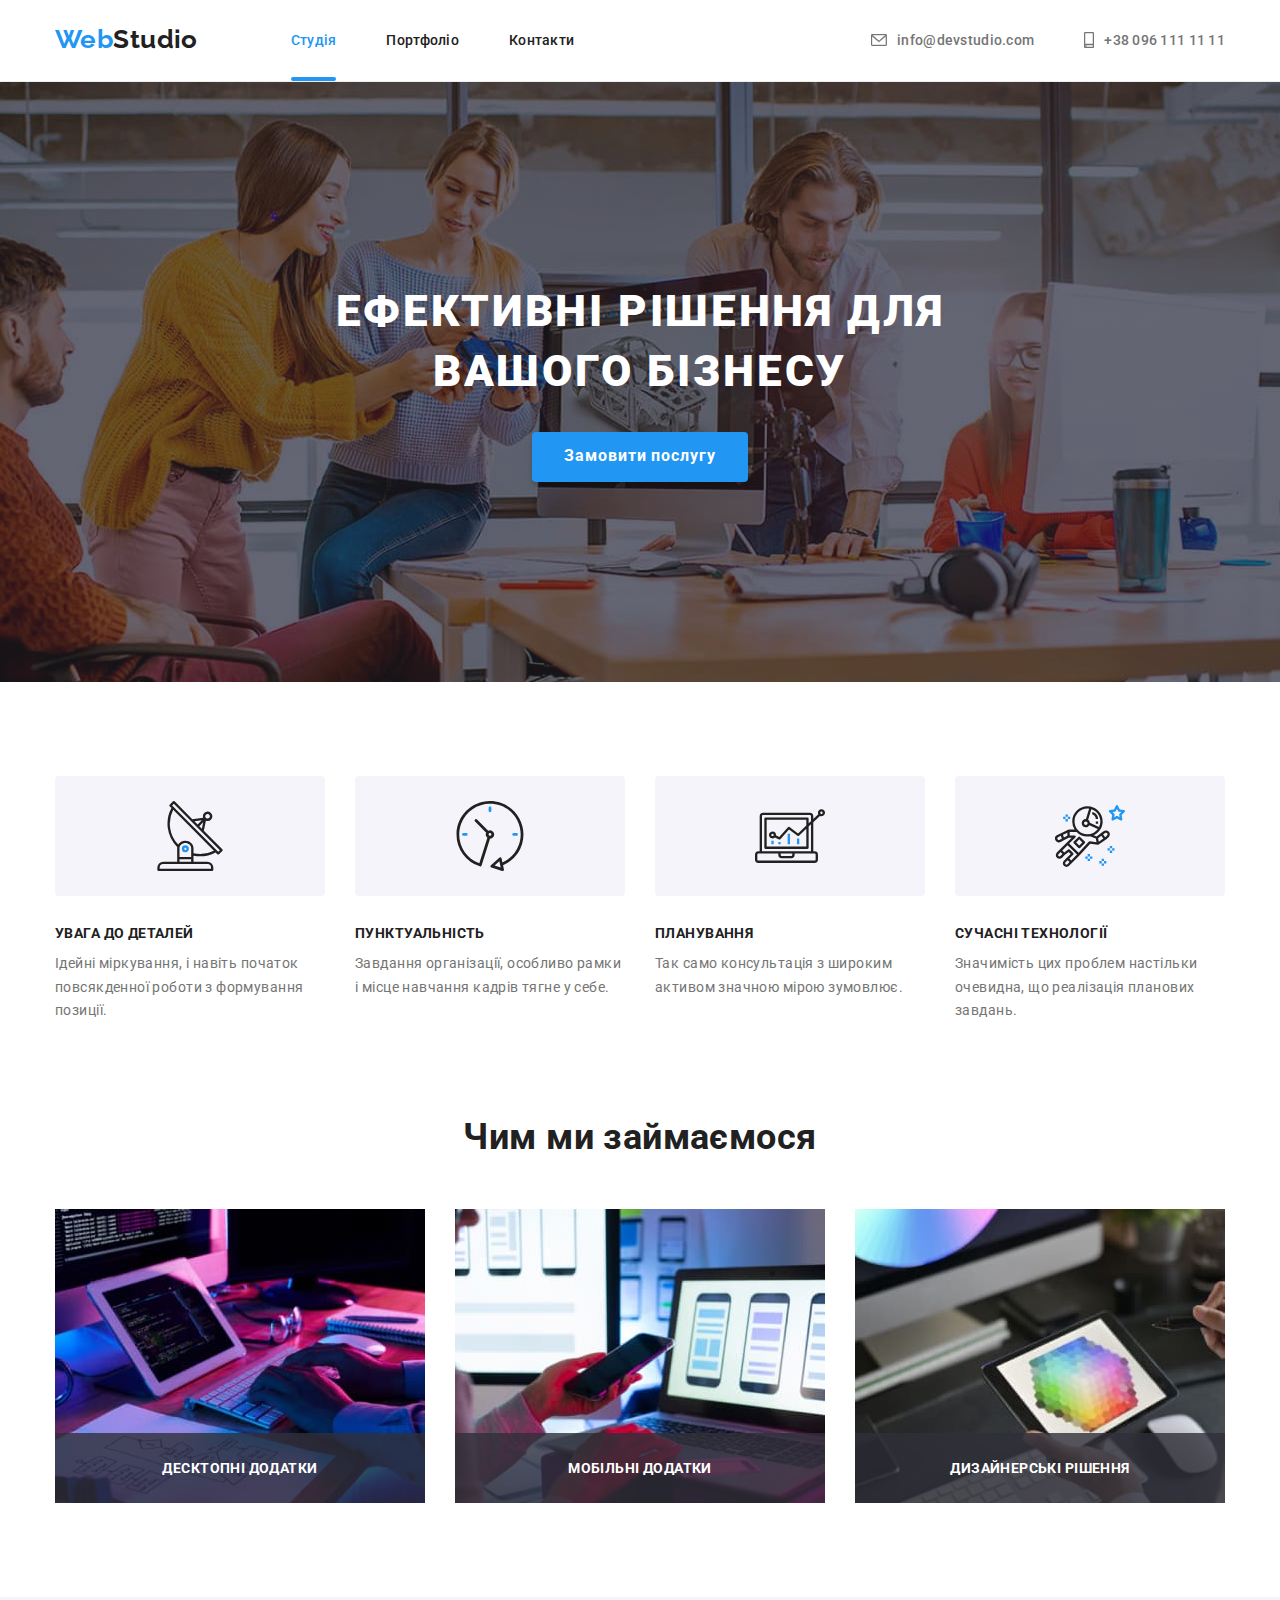
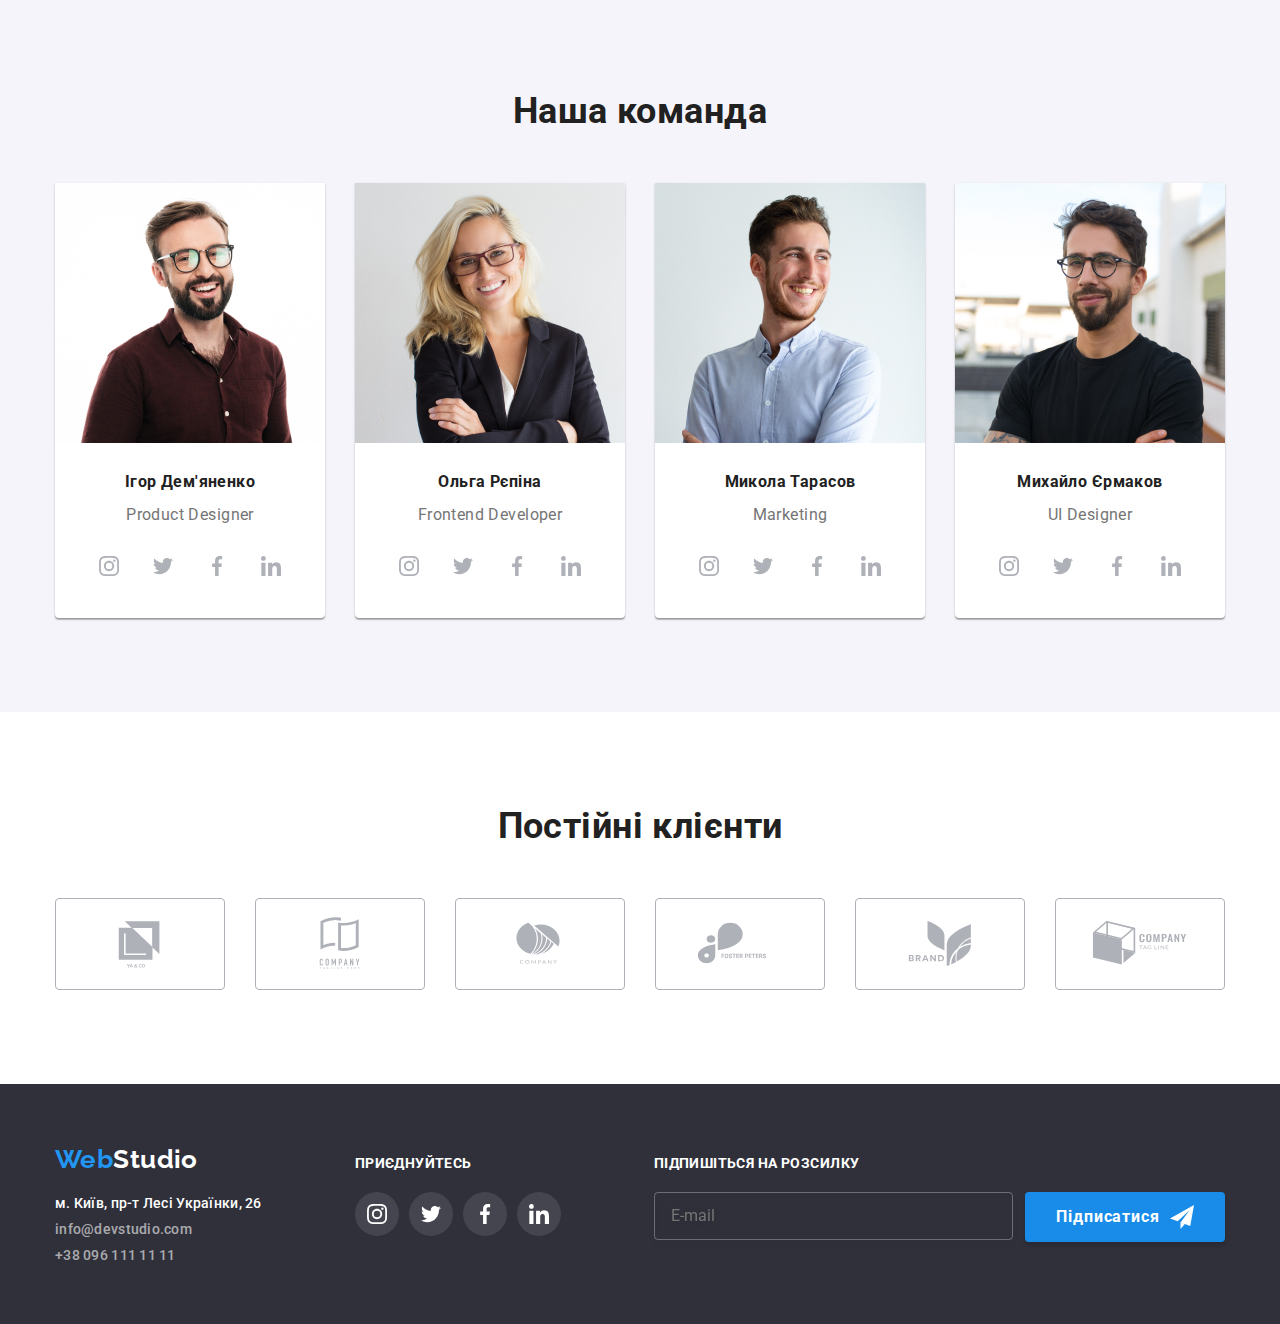
==== commit 51111127: "fix" ====
--- a/index.html
+++ b/index.html
@@ -291,32 +291,52 @@
           <h2 class="heading">Чим ми займаємося</h2>
           <ul class="works__list">
             <li class="works__items">
-              
-              <img
-                src="./images/programer-working-1.jpg"
-                width="370"
-                height="294"
-                alt="робота-програміста-за-пк"/>
-
-              <p class="works__text">Десктопні додатки</p>
+             <picture>
+                  <source
+                    srcset="
+                      ./images/box1.jpg 1x,
+                      ./images/box1@2x.jpg 2x
+                    "
+                    media="(min-width:1200px)"
+                  />
+                  <img
+                    class="works__img"
+                    src="./images/box1.jpg"
+                    alt="Людина, що працює на планшеті"
+                    width="370"
+                  />
+                </picture>
+
+                <p class="works__text">Десктопні додатки</p>
+              
             </li>
             <li class="works__items">
-              <img
-                src="./images/interface-mobile-2.jpg"
+              <picture>
+                <source srcset="./images/box2.jpg 1x,
+                      ./images/box2@2x.jpg 2x"
+                      media="(min-width:1200px)">
+              <img class="works__img"
+                src="./images/box2.jpg"
                 width="370"
                 height="294"
                 alt="інтерфейс-для-мобільного-додатку"
               />
+              </picture>
 
               <p class="works__text">Мобільні додатки</p>
             </li>
             <li class="works__items">
-              <img
-                src="./images/selection-graphic-tablet-3.jpg"
+              <picture>
+                <source srcset="./images/box3.jpg 1x,
+                      ./images/box3@2x.jpg 2x"
+                      media="(min-width:1200px)">
+              <img class="works__img"
+                src="./images/box3.jpg"
                 width="370"
                 height="294"
                 alt="вибір-графіки-на-планшеті"
               />
+              </picture>
 
               <p class="works__text">Дизайнерські рішення</p>
             </li>
@@ -586,7 +606,7 @@
         </div>
       </div>
     </footer>
-    <script src="./menu.js"></script>
-    <script src="./modal.js"></script>
+    <script src="./js/menu.js"></script>
+    <script src="./js/modal.js"></script>
   </body>
 </html>
--- a/css/main.min.css
+++ b/css/main.min.css
@@ -1 +1 @@
-/*! modern-normalize v0.6.0 | MIT License | https://github.com/sindresorhus/modern-normalize */*,*::before,*::after{-webkit-box-sizing:border-box;box-sizing:border-box}:root{-moz-tab-size:4;-o-tab-size:4;tab-size:4}html{line-height:1.15;-webkit-text-size-adjust:100%}body{margin:0}body{font-family:system-ui,-apple-system,"Segoe UI",Roboto,Helvetica,Arial,sans-serif,"Apple Color Emoji","Segoe UI Emoji"}hr{height:0}abbr[title]{-webkit-text-decoration:underline dotted;text-decoration:underline dotted}b,strong{font-weight:bolder}code,kbd,samp,pre{font-family:SFMono-Regular,Consolas,"Liberation Mono",Menlo,monospace;font-size:1em}small{font-size:80%}sub,sup{font-size:75%;line-height:0;position:relative;vertical-align:baseline}sub{bottom:-0.25em}sup{top:-0.5em}button,input,optgroup,select,textarea{font-family:inherit;font-size:100%;line-height:1.15;margin:0}button,select{text-transform:none}button,[type=button],[type=reset],[type=submit]{-webkit-appearance:button}button::-moz-focus-inner,[type=button]::-moz-focus-inner,[type=reset]::-moz-focus-inner,[type=submit]::-moz-focus-inner{border-style:none;padding:0}button:-moz-focusring,[type=button]:-moz-focusring,[type=reset]:-moz-focusring,[type=submit]:-moz-focusring{outline:1px dotted ButtonText}fieldset{padding:.35em .75em .625em}legend{padding:0}progress{vertical-align:baseline}[type=number]::-webkit-inner-spin-button,[type=number]::-webkit-outer-spin-button{height:auto}[type=search]{-webkit-appearance:textfield;outline-offset:-2px}[type=search]::-webkit-search-decoration{-webkit-appearance:none}::-webkit-file-upload-button{-webkit-appearance:button;font:inherit}summary{display:list-item}body{font-family:"Roboto",sans-serif;font-size:14px;background:#fff;color:#757575;letter-spacing:.03em}h1,h2,h3,h4,p{margin-top:0}textarea{resize:none}ul{padding:0;margin:0;list-style:none}a{text-decoration:none}img{display:block}.visually-hidden{position:absolute;white-space:nowrap;width:1px;height:1px;overflow:hidden;border:0;padding:0;clip:rect(0 0 0 0);-webkit-clip-path:inset(50%);clip-path:inset(50%);margin:-1px}.clients,.team,.works,.advances{padding:60px 0}@media screen and (min-width: 1200px){.clients,.team,.works,.advances{padding:94px 0}}.footer__container,.clients__container,.team__container,.works__container,.advances__container,.hero-container,.header-container{padding:0 15px;margin:0 auto}@media screen and (min-width: 480px){.footer__container,.clients__container,.team__container,.works__container,.advances__container,.hero-container,.header-container{width:480px}}@media screen and (min-width: 768px){.footer__container,.clients__container,.team__container,.works__container,.advances__container,.hero-container,.header-container{width:768px}}@media screen and (min-width: 1200px){.footer__container,.clients__container,.team__container,.works__container,.advances__container,.hero-container,.header-container{width:1200px}}.footer__link,.contacts-list__link,.header-nav__link{font-weight:500;line-height:1.2;letter-spacing:.02em;-webkit-transition:color 250ms cubic-bezier(0.4, 0, 0.2, 1);transition:color 250ms cubic-bezier(0.4, 0, 0.2, 1)}.footer__link:hover,.contacts-list__link:hover,.header-nav__link:hover,.footer__link:focus,.contacts-list__link:focus,.header-nav__link:focus{color:#2196f3}.heading{margin-bottom:30px;font-weight:700;font-size:28px;line-height:1.16;text-align:center;color:#212121}@media screen and (min-width: 1200px){.heading{font-size:36px;margin-bottom:50px}}.page-header{position:relative;border-bottom:1px solid #eee}.logo-header{margin-right:93px;padding-top:24px;padding-bottom:25px;font-size:26px;color:#212121}.header-container{display:-webkit-box;display:-ms-flexbox;display:flex;-webkit-box-align:center;-ms-flex-align:center;align-items:center}.header-nav__list{display:-webkit-box;display:-ms-flexbox;display:flex;gap:50px}.header-nav__link{position:relative;display:block;padding-top:32px;padding-bottom:32px;color:#212121}.header-nav__link--current::after{position:absolute;content:"";left:0;bottom:0;width:100%;height:4px;background-color:#2196f3;border-radius:2px}.header-nav__link--current{color:#2196f3}@media screen and (max-width: 767px){.header-nav{display:none}}.page-header__nav-btn{margin:0;padding:0;border:none;background-color:rgba(0,0,0,0);display:-webkit-inline-box;display:-ms-inline-flexbox;display:inline-flex;width:40px;height:40px;position:absolute;top:10px;right:10px;z-index:2}@media screen and (min-width: 481px){.page-header__nav-btn{display:none}}.page-header__icon-cross{display:none}.page-header__nav-btn.is-open .page-header__icon-cross{display:block}.page-header__nav-btn.is-open .page-header__icon-menu{display:none}@media screen and (max-width: 767px){.page-header__nav{display:none}}@media screen and (max-width: 767px){.page-header__contact-list{display:none}}@media screen and (min-width: 481px){.page-header__mobile-menu{display:none}}@media screen and (max-width: 480px){.page-header__mobile-menu{display:none;position:absolute;top:0;left:0;width:100%;background-color:#fff;height:796px;padding:48px 40px}.page-header__mobile-menu.is-open{display:-webkit-box;display:-ms-flexbox;display:flex;-webkit-box-orient:vertical;-webkit-box-direction:normal;-ms-flex-direction:column;flex-direction:column;-webkit-box-pack:justify;-ms-flex-pack:justify;justify-content:space-between;z-index:1}}@media screen and (max-width: 480px){.page-header__mobile-nav-item{margin-bottom:35px}.page-header__mobile-nav-item:last-child{margin-bottom:0}}.page-header__mobile-nav-link{font-family:inherit;color:#212121;font-weight:500;letter-spacing:.02em;display:inline-block;-webkit-transition:color 250ms cubic-bezier(0.4, 0, 0.2, 1);transition:color 250ms cubic-bezier(0.4, 0, 0.2, 1);font-size:14px;line-height:1.1428571429}@media screen and (max-width: 480px){.page-header__mobile-nav-link{font-size:40px;line-height:1.2}}@media screen and (max-width: 480px){.page-header__mobile-nav-link:hover,.page-header__mobile-nav-link:focus{color:#2196f3}}@media screen and (max-width: 480px){.page-header__mobile-nav-link--current{color:#2196f3}}@media screen and (max-width: 480px){.page-header__mobile-contacts-list{margin-bottom:64px}}@media screen and (max-width: 480px){.page-header__mobile-contact-item{margin-bottom:32px}.page-header__mobile-contact-item:last-child{margin-bottom:0}}.page-header__mobile-contact-link{color:#757575;font-weight:500;font-family:inherit;letter-spacing:.02em;-webkit-transition:color 250ms cubic-bezier(0.4, 0, 0.2, 1);transition:color 250ms cubic-bezier(0.4, 0, 0.2, 1);font-size:12px;line-height:1.1666666667}@media screen and (max-width: 480px){.page-header__mobile-contact-link{font-size:34px;line-height:1.2}}.page-header__mobile-contact-link:hover,.page-header__mobile-contact-link:focus{color:#2196f3}.mobile-menu-list{display:-webkit-box;display:-ms-flexbox;display:flex}.mobile-menu-item{border-right:1px solid rgba(33,33,33,.2);padding-right:10px;padding-left:10px}.mobile-menu-item:last-child{border-right:none;padding-right:0}.mobile-menu-item:first-child{padding-left:0}.mobile-menu-link{font-family:inherit;font-weight:500;font-size:18px;line-height:1.2222222222;letter-spacing:.02em;color:#2196f3}.logo{font-family:"Raleway",sans-serif;font-weight:700;font-size:26px;line-height:1.2;text-decoration:none}.logo__accent{color:#2196f3}.contacts-list{display:-webkit-box;display:-ms-flexbox;display:flex;-webkit-box-align:center;-ms-flex-align:center;align-items:center;margin-left:auto}.contacts-list__item{margin-right:50px}@media screen and (min-width: 768px)and (max-width: 1199px){.contacts-list__item{margin-bottom:10px}.contacts-list__item:last-child{margin-bottom:0}}.contacts-list__item:last-child{margin-right:0px}.contacts-list__icon{display:inline-block;margin-right:10px;padding:0px;stroke:currentColor;fill:currentColor}@media screen and (min-width: 768px)and (max-width: 1199px){.contacts-list{-webkit-box-orient:vertical;-webkit-box-direction:normal;-ms-flex-direction:column;flex-direction:column;-webkit-box-align:start;-ms-flex-align:start;align-items:flex-start;margin-left:96px}}.contacts-list__link{display:-webkit-box;display:-ms-flexbox;display:flex;-webkit-box-align:center;-ms-flex-align:center;align-items:center;color:#757575}@media screen and (max-width: 767px){.contacts-list{display:none}}.hero{min-height:600px;max-width:1600px;background-image:-webkit-gradient(linear, left top, right top, from(rgba(47, 48, 58, 0.4)), to(rgba(47, 48, 58, 0.4))),url(../images/hero-img.jpg);background-image:linear-gradient(to right, rgba(47, 48, 58, 0.4), rgba(47, 48, 58, 0.4)),url(../images/hero-img.jpg);background-size:cover;background-position:center;background-repeat:no-repeat;background-color:#c4c4c4;text-align:center;display:-webkit-box;display:-ms-flexbox;display:flex;-webkit-box-orient:vertical;-webkit-box-direction:normal;-ms-flex-direction:column;flex-direction:column;-webkit-box-pack:center;-ms-flex-pack:center;justify-content:center;-webkit-box-align:center;-ms-flex-align:center;align-items:center;margin:0}.hero__title{margin-left:auto;margin-right:auto;margin-bottom:30px;width:696px;font-weight:900;font-size:44px;line-height:1.36;letter-spacing:.06em;text-transform:uppercase;text-align:center;color:#fff}.hero-btn{display:block;margin-left:auto;margin-right:auto;border-radius:4px;min-width:216px;height:50px;font-family:inherit;font-weight:700;font-size:16px;line-height:1.8;letter-spacing:.06em;color:#fff;background-color:#2196f3;-webkit-box-shadow:0px 4px 4px rgba(0,0,0,.15);box-shadow:0px 4px 4px rgba(0,0,0,.15);cursor:pointer;border:none;-webkit-transition:background-color 250ms cubic-bezier(0.4, 0, 0.2, 1);transition:background-color 250ms cubic-bezier(0.4, 0, 0.2, 1)}.hero-btn:hover,.hero-btn:focus{color:#fff;background-color:#188ce8;-webkit-box-shadow:0px 4px 4px rgba(0,0,0,.15);box-shadow:0px 4px 4px rgba(0,0,0,.15)}.advances__caption{margin-top:0;margin-bottom:10px;font-size:14px;font-weight:700;line-height:1.14;color:#212121}@media screen and (max-width: 480px){.advances__caption{text-align:center}}@media screen and (min-width: 768px){.advances__caption{text-align:left}}.advances__text{margin-bottom:0;font-size:14px;line-height:1.7;color:#757575}.advances-list{display:-webkit-box;display:-ms-flexbox;display:flex;-webkit-box-orient:vertical;-webkit-box-direction:normal;-ms-flex-direction:column;flex-direction:column;gap:30px}@media screen and (min-width: 768px){.advances-list{-webkit-box-orient:horizontal;-webkit-box-direction:normal;-ms-flex-direction:row;flex-direction:row;-ms-flex-wrap:wrap;flex-wrap:wrap}}@media screen and (min-width: 768px){.advances-list__item{-ms-flex-preferred-size:calc((100% - 30px)/2);flex-basis:calc((100% - 30px)/2)}}@media screen and (min-width: 1200px){.advances-list__item{-ms-flex-preferred-size:calc((100% - 90px)/4);flex-basis:calc((100% - 90px)/4)}}.advances__icon-wrap{display:-webkit-box;display:-ms-flexbox;display:flex;-webkit-box-pack:center;-ms-flex-pack:center;justify-content:center;-webkit-box-align:center;-ms-flex-align:center;align-items:center;height:120px;background-color:#f5f4fa;border-radius:4px;margin-bottom:30px}@media screen and (max-width: 480px){.advances__icon-wrap{width:100%;margin-bottom:30px}}.advances__icon{display:inline-block;width:70px;height:70px;stroke-width:0;stroke:currentColor;fill:currentColor}.works{display:none}@media screen and (min-width: 1200px){.works{display:block;padding-top:0}}.works__list{display:-webkit-box;display:-ms-flexbox;display:flex;-webkit-column-gap:30px;-moz-column-gap:30px;column-gap:30px}.works__items{position:relative;-webkit-box-flex:1;-ms-flex-positive:1;flex-grow:1}.works__text{position:absolute;bottom:0;left:0;width:100%;height:70px;display:-webkit-box;display:-ms-flexbox;display:flex;-webkit-box-pack:center;-ms-flex-pack:center;justify-content:center;-webkit-box-align:center;-ms-flex-align:center;align-items:center;background-color:rgba(47,48,58,.8);margin:0;font-weight:700;text-transform:uppercase;color:#fff}.team{background-color:#f5f4fa}.team__list{display:-webkit-box;display:-ms-flexbox;display:flex;-webkit-box-orient:vertical;-webkit-box-direction:normal;-ms-flex-direction:column;flex-direction:column;gap:30px}@media screen and (min-width: 768px){.team__list{-webkit-box-orient:horizontal;-webkit-box-direction:normal;-ms-flex-direction:row;flex-direction:row;-ms-flex-wrap:wrap;flex-wrap:wrap}}.team__item{text-align:center;background:#fff;-webkit-box-shadow:0px 1px 3px rgba(0,0,0,.12),0px 1px 1px rgba(0,0,0,.14),0px 2px 1px rgba(0,0,0,.2);box-shadow:0px 1px 3px rgba(0,0,0,.12),0px 1px 1px rgba(0,0,0,.14),0px 2px 1px rgba(0,0,0,.2);border-radius:0px 0px 4px 4px}@media screen and (min-width: 768px){.team__item{-ms-flex-preferred-size:calc((100% - 30px)/2);flex-basis:calc((100% - 30px)/2)}}@media screen and (min-width: 1200px){.team__item{-ms-flex-preferred-size:calc((100% - 90px)/4);flex-basis:calc((100% - 90px)/4)}}.team-wrap{padding-top:30px;padding-bottom:30px}.team-wrap__caption{margin-bottom:10px;font-size:16px;line-height:1.14;color:#212121}.team-wrap__text{margin-bottom:16px;font-size:16px;line-height:1.71;color:#757575}.team-wrap__list{display:-webkit-box;display:-ms-flexbox;display:flex;-webkit-box-pack:center;-ms-flex-pack:center;justify-content:center;gap:10px}.team-wrap__link{display:-webkit-box;display:-ms-flexbox;display:flex;-webkit-box-align:center;-ms-flex-align:center;align-items:center;-webkit-box-pack:center;-ms-flex-pack:center;justify-content:center;width:44px;height:44px;border-radius:50%;fill:#afb1b8;-webkit-transition:background-color 250ms cubic-bezier(0.4, 0, 0.2, 1),fill 250ms cubic-bezier(0.4, 0, 0.2, 1);transition:background-color 250ms cubic-bezier(0.4, 0, 0.2, 1),fill 250ms cubic-bezier(0.4, 0, 0.2, 1)}.team-wrap__link:hover,.team-wrap__link:focus{fill:#fff;background-color:#2196f3}.team-wrap__icon{display:inline-block;width:20px;height:20px}.clients__list{display:-webkit-box;display:-ms-flexbox;display:flex;-ms-flex-wrap:wrap;flex-wrap:wrap;-webkit-box-align:center;-ms-flex-align:center;align-items:center;-webkit-box-pack:center;-ms-flex-pack:center;justify-content:center;gap:30px}.clients__icon{display:inline-block;width:106px;height:60px;fill:currentColor}.clients__item{-ms-flex-preferred-size:calc((100% - 30px)/2);flex-basis:calc((100% - 30px)/2)}@media screen and (min-width: 768px){.clients__item{-ms-flex-preferred-size:calc((100% - 60px)/3);flex-basis:calc((100% - 60px)/3)}}@media screen and (min-width: 1200px){.clients__item{-ms-flex-preferred-size:calc((100% - 150px)/6);flex-basis:calc((100% - 150px)/6)}}.clients__link{display:-webkit-box;display:-ms-flexbox;display:flex;-webkit-box-align:center;-ms-flex-align:center;align-items:center;-webkit-box-pack:center;-ms-flex-pack:center;justify-content:center;width:170px;height:92px;border:1px solid #afb1b8;border-radius:4px;color:#afb1b8;-webkit-transition:background-color 250ms cubic-bezier(0.4, 0, 0.2, 1),color 250ms cubic-bezier(0.4, 0, 0.2, 1);transition:background-color 250ms cubic-bezier(0.4, 0, 0.2, 1),color 250ms cubic-bezier(0.4, 0, 0.2, 1)}.clients__link:hover,.clients__link:focus{color:#2196f3;border:1px solid #2196f3}.footer-page{padding-top:60px;padding-bottom:60px;text-align:center;background-color:#2f303a}@media screen and (min-width: 1200px){.footer-page{text-align:left}}.footer__container{display:-webkit-box;display:-ms-flexbox;display:flex;-webkit-box-pack:center;-ms-flex-pack:center;justify-content:center;-webkit-box-orient:vertical;-webkit-box-direction:normal;-ms-flex-direction:column;flex-direction:column;gap:60px}@media screen and (min-width: 768px){.footer__container{-ms-flex-wrap:wrap;flex-wrap:wrap;-webkit-box-orient:horizontal;-webkit-box-direction:normal;-ms-flex-direction:row;flex-direction:row}}@media screen and (min-width: 1200px){.footer__container{gap:93px;-ms-flex-wrap:nowrap;flex-wrap:nowrap;-webkit-box-align:baseline;-ms-flex-align:baseline;align-items:baseline}}@media screen and (min-width: 768px)and (max-width: 1199px){.footer__address{margin-right:165px}}.footer__logo{display:inline-block;margin-bottom:20px;color:#fff}.footer__contact-item:not(:last-child){margin-bottom:9px}.footer__contact--color{color:#fff;-webkit-transition:color 250ms cubic-bezier(0.4, 0, 0.2, 1);transition:color 250ms cubic-bezier(0.4, 0, 0.2, 1)}.footer__contact--color:hover,.footer__contact--color:focus{color:#2196f3}.footer__link{font-style:normal;text-decoration:none;color:rgba(255,255,255,.6);-webkit-transition:color 250ms cubic-bezier(0.4, 0, 0.2, 1);transition:color 250ms cubic-bezier(0.4, 0, 0.2, 1)}.footer__link:hover,.footer__link:focus{color:#2196f3}@media screen and (min-width: 768px){.footer-social{margin-top:5px}}.footer-social__text{margin-bottom:20px;text-transform:uppercase;font-weight:700;line-height:1.14;color:#fff}.footer-social__list{display:-webkit-box;display:-ms-flexbox;display:flex;-webkit-box-pack:center;-ms-flex-pack:center;justify-content:center;gap:10px}.footer-social__link{display:-webkit-box;display:-ms-flexbox;display:flex;-webkit-box-pack:center;-ms-flex-pack:center;justify-content:center;-webkit-box-align:center;-ms-flex-align:center;align-items:center;width:44px;height:44px;background:rgba(255,255,255,.1019607843);border-radius:50%;color:#fff;-webkit-transition:background-color 250ms cubic-bezier(0.4, 0, 0.2, 1),color 250ms cubic-bezier(0.4, 0, 0.2, 1);transition:background-color 250ms cubic-bezier(0.4, 0, 0.2, 1),color 250ms cubic-bezier(0.4, 0, 0.2, 1)}.footer-social__link:hover,.footer-social__link:focus{background:#2196f3}.footer-social__icon{width:20px;height:20px;fill:currentColor}@media screen and (min-width: 768px){.footer-join{-ms-flex-preferred-size:450px;flex-basis:450px}}@media screen and (min-width: 1200px){.footer-join{-webkit-box-flex:1;-ms-flex-positive:1;flex-grow:1}}@media screen and (min-width: 1200px){.footer-join__subscription{display:-webkit-box;display:-ms-flexbox;display:flex;gap:12px}}.footer-join__input{width:100%;padding:15px 16px;margin-bottom:20px;background-color:rgba(0,0,0,0);color:#fff;border:1px solid rgba(255,255,255,.3);-webkit-filter:drop-shadow(0px 4px 4px rgba(0, 0, 0, 0.15));filter:drop-shadow(0px 4px 4px rgba(0, 0, 0, 0.15));border-radius:4px}.footer-join__input::-webkit-input-placeholder{font-size:16px}.footer-join__input::-moz-placeholder{font-size:16px}.footer-join__input:-ms-input-placeholder{font-size:16px}.footer-join__input::-ms-input-placeholder{font-size:16px}.footer-join__input::placeholder{font-size:16px}@media screen and (min-width: 1200px){.footer-join__input{-webkit-box-flex:1;-ms-flex:1 1 auto;flex:1 1 auto}}.footer-join__button{width:200px;height:50px;color:#fff;background-color:#188ce8;font-family:inherit;border:none;border-radius:4px;-webkit-box-shadow:0px 4px 4px rgba(0,0,0,.15);box-shadow:0px 4px 4px rgba(0,0,0,.15);-webkit-transition:background-color 250ms cubic-bezier(0.4, 0, 0.2, 1);transition:background-color 250ms cubic-bezier(0.4, 0, 0.2, 1);font-weight:700;font-size:16px;line-height:1.9;letter-spacing:.06em;margin:0 auto;-ms-flex-negative:0;flex-shrink:0;display:-webkit-box;display:-ms-flexbox;display:flex;-webkit-box-pack:center;-ms-flex-pack:center;justify-content:center;-webkit-box-align:center;-ms-flex-align:center;align-items:center;padding:0;cursor:pointer}.footer-join__button::after{content:"";width:24px;height:24px;margin-left:10px;background-image:url(../images/icon-send.svg);background-size:contain}.footer-join__button:hover,.footer-join__button:focus{color:#fff;background-color:#2196f3;-webkit-box-shadow:0px 4px 4px rgba(0,0,0,.15);box-shadow:0px 4px 4px rgba(0,0,0,.15)}.backdrop{position:fixed;display:-webkit-box;display:-ms-flexbox;display:flex;-webkit-box-pack:center;-ms-flex-pack:center;justify-content:center;-webkit-box-align:center;-ms-flex-align:center;align-items:center;top:0;left:0;width:100%;height:100%;background-color:rgba(0,0,0,.2);z-index:1;opacity:1;-webkit-transition:opacity 250ms cubic-bezier(0.4, 0, 0.2, 1);transition:opacity 250ms cubic-bezier(0.4, 0, 0.2, 1)}.backdrop.is-hidden{opacity:0;pointer-events:none}.backdrop.is-hidden .modal{-webkit-transform:scale(1.1);transform:scale(1.1)}.modal{position:relative;min-width:528px;min-height:581px;padding:40px;background-color:#fff;-webkit-box-shadow:0px 1px 3px rgba(0,0,0,.12),0px 1px 1px rgba(0,0,0,.14),0px 2px 1px rgba(0,0,0,.2);box-shadow:0px 1px 3px rgba(0,0,0,.12),0px 1px 1px rgba(0,0,0,.14),0px 2px 1px rgba(0,0,0,.2);border-radius:4px;-webkit-transform:scale(1);transform:scale(1);-webkit-transition:-webkit-transform 250ms cubic-bezier(0.4, 0, 0.2, 1);transition:-webkit-transform 250ms cubic-bezier(0.4, 0, 0.2, 1);transition:transform 250ms cubic-bezier(0.4, 0, 0.2, 1);transition:transform 250ms cubic-bezier(0.4, 0, 0.2, 1), -webkit-transform 250ms cubic-bezier(0.4, 0, 0.2, 1)}.modal__button-close{position:absolute;top:8px;right:8px;display:-webkit-box;display:-ms-flexbox;display:flex;-webkit-box-pack:center;-ms-flex-pack:center;justify-content:center;-webkit-box-align:center;-ms-flex-align:center;align-items:center;width:30px;height:30px;border-radius:50%;background-color:inherit;border:1px solid rgba(0,0,0,.1);cursor:pointer}.modal__button-close:hover,.modal__button-close:focus{fill:#2196f3}.form{display:-webkit-box;display:-ms-flexbox;display:flex;-webkit-box-orient:vertical;-webkit-box-direction:normal;-ms-flex-direction:column;flex-direction:column;-webkit-box-align:center;-ms-flex-align:center;align-items:center;-webkit-box-pack:center;-ms-flex-pack:center;justify-content:center}.form__title{margin-bottom:12px;font-weight:700;font-size:20px;line-height:1.15;color:#212121;text-align:center}.form__inputs{display:-webkit-box;display:-ms-flexbox;display:flex;-webkit-box-pack:center;-ms-flex-pack:center;justify-content:center;-webkit-box-align:center;-ms-flex-align:center;align-items:center;-webkit-box-orient:vertical;-webkit-box-direction:normal;-ms-flex-direction:column;flex-direction:column;gap:10px;width:100%}.form__icon{position:absolute;bottom:11px;left:12px}.form__field{position:relative;width:100%;display:-webkit-box;display:-ms-flexbox;display:flex;-webkit-box-orient:vertical;-webkit-box-direction:normal;-ms-flex-direction:column;flex-direction:column;cursor:pointer}.form__field:focus-within .form__icon{fill:#2196f3}.form__label{margin-bottom:4px;font-size:12px;line-height:1.16;letter-spacing:.01em}.form__input{padding:11px 12px;padding-left:42px;border:1px solid rgba(33,33,33,.2);border-radius:4px;cursor:pointer}.form__field:focus-within .form__input,.form__field:focus-within .form__comment{border:1px solid #2196f3;outline:0px solid #fff}.form__comment{resize:none;min-height:120px;padding:12px 16px;border:1px solid rgba(33,33,33,.2);border-radius:4px;cursor:pointer}.form__comment::-webkit-input-placeholder{font-size:12px;line-height:1.16;letter-spacing:.01em;color:rgba(117,117,117,.5)}.form__comment::-moz-placeholder{font-size:12px;line-height:1.16;letter-spacing:.01em;color:rgba(117,117,117,.5)}.form__comment:-ms-input-placeholder{font-size:12px;line-height:1.16;letter-spacing:.01em;color:rgba(117,117,117,.5)}.form__comment::-ms-input-placeholder{font-size:12px;line-height:1.16;letter-spacing:.01em;color:rgba(117,117,117,.5)}.form__comment::placeholder{font-size:12px;line-height:1.16;letter-spacing:.01em;color:rgba(117,117,117,.5)}.form-policy{display:-webkit-box;display:-ms-flexbox;display:flex;-webkit-box-align:center;-ms-flex-align:center;align-items:center;margin:20px auto 30px}.form-policy__input{position:absolute;-webkit-appearance:none;-moz-appearance:none;appearance:none;margin-right:8px}.form-policy__label{line-height:1.7;margin-right:6px}.form-policy__link{-webkit-text-decoration-line:underline;text-decoration-line:underline;color:#2196f3}.form-policy__icon{width:16px;height:15px;background-image:url(../images/uncheck.svg);background-size:contain;margin-right:7px}.form-policy__input:checked+.form-policy__icon{background-color:#2196f3;background-image:url(../images/icon-check.svg);border-radius:2px}/*# sourceMappingURL=main.min.css.map */+/*! modern-normalize v0.6.0 | MIT License | https://github.com/sindresorhus/modern-normalize */*,*::before,*::after{-webkit-box-sizing:border-box;box-sizing:border-box}:root{-moz-tab-size:4;-o-tab-size:4;tab-size:4}html{line-height:1.15;-webkit-text-size-adjust:100%}body{margin:0}body{font-family:system-ui,-apple-system,"Segoe UI",Roboto,Helvetica,Arial,sans-serif,"Apple Color Emoji","Segoe UI Emoji"}hr{height:0}abbr[title]{-webkit-text-decoration:underline dotted;text-decoration:underline dotted}b,strong{font-weight:bolder}code,kbd,samp,pre{font-family:SFMono-Regular,Consolas,"Liberation Mono",Menlo,monospace;font-size:1em}small{font-size:80%}sub,sup{font-size:75%;line-height:0;position:relative;vertical-align:baseline}sub{bottom:-0.25em}sup{top:-0.5em}button,input,optgroup,select,textarea{font-family:inherit;font-size:100%;line-height:1.15;margin:0}button,select{text-transform:none}button,[type=button],[type=reset],[type=submit]{-webkit-appearance:button}button::-moz-focus-inner,[type=button]::-moz-focus-inner,[type=reset]::-moz-focus-inner,[type=submit]::-moz-focus-inner{border-style:none;padding:0}button:-moz-focusring,[type=button]:-moz-focusring,[type=reset]:-moz-focusring,[type=submit]:-moz-focusring{outline:1px dotted ButtonText}fieldset{padding:.35em .75em .625em}legend{padding:0}progress{vertical-align:baseline}[type=number]::-webkit-inner-spin-button,[type=number]::-webkit-outer-spin-button{height:auto}[type=search]{-webkit-appearance:textfield;outline-offset:-2px}[type=search]::-webkit-search-decoration{-webkit-appearance:none}::-webkit-file-upload-button{-webkit-appearance:button;font:inherit}summary{display:list-item}body{font-family:"Roboto",sans-serif;font-size:14px;background:#fff;color:#757575;letter-spacing:.03em}h1,h2,h3,h4,p{margin-top:0}textarea{resize:none}ul{padding:0;margin:0;list-style:none}a{text-decoration:none}img{display:block;max-width:100%;height:auto}.visually-hidden{position:absolute;white-space:nowrap;width:1px;height:1px;overflow:hidden;border:0;padding:0;clip:rect(0 0 0 0);-webkit-clip-path:inset(50%);clip-path:inset(50%);margin:-1px}.clients,.team,.works,.advances{padding:60px 0}@media screen and (min-width: 1200px){.clients,.team,.works,.advances{padding:94px 0}}.footer__container,.clients__container,.team__container,.works__container,.advances__container,.hero-container,.header-container{padding:0 15px;margin:0 auto}@media screen and (min-width: 480px){.footer__container,.clients__container,.team__container,.works__container,.advances__container,.hero-container,.header-container{width:480px}}@media screen and (min-width: 768px){.footer__container,.clients__container,.team__container,.works__container,.advances__container,.hero-container,.header-container{width:768px}}@media screen and (min-width: 1200px){.footer__container,.clients__container,.team__container,.works__container,.advances__container,.hero-container,.header-container{width:1200px}}.footer__link,.contacts-list__link,.header-nav__link{font-weight:500;line-height:1.2;letter-spacing:.02em;-webkit-transition:color 250ms cubic-bezier(0.4, 0, 0.2, 1);transition:color 250ms cubic-bezier(0.4, 0, 0.2, 1)}.footer__link:hover,.contacts-list__link:hover,.header-nav__link:hover,.footer__link:focus,.contacts-list__link:focus,.header-nav__link:focus{color:#2196f3}.heading{margin-bottom:30px;font-weight:700;font-size:28px;line-height:1.16;text-align:center;color:#212121}@media screen and (min-width: 1200px){.heading{font-size:36px;margin-bottom:50px}}.page-header{position:relative;border-bottom:1px solid #eee}.logo-header{margin-right:93px;padding-top:24px;padding-bottom:25px;font-size:26px;color:#212121}.header-container{display:-webkit-box;display:-ms-flexbox;display:flex;-webkit-box-align:center;-ms-flex-align:center;align-items:center}.header-nav__list{display:-webkit-box;display:-ms-flexbox;display:flex;gap:50px}.header-nav__link{position:relative;display:block;padding-top:32px;padding-bottom:32px;color:#212121}.header-nav__link--current::after{position:absolute;content:"";left:0;bottom:0;width:100%;height:4px;background-color:#2196f3;border-radius:2px}.header-nav__link--current{color:#2196f3}@media screen and (max-width: 767px){.header-nav{display:none}}.page-header__nav-btn{margin:0;padding:0;border:none;background-color:inherit;display:-webkit-inline-box;display:-ms-inline-flexbox;display:inline-flex;width:40px;height:40px;position:absolute;top:10px;right:10px;z-index:2}@media screen and (min-width: 768px){.page-header__nav-btn{display:none}}.page-header__icon-cross{display:none}.page-header__nav-btn.is-open .page-header__icon-cross{display:block}.page-header__nav-btn.is-open .page-header__icon-menu{display:none}@media screen and (max-width: 767px){.page-header__nav{display:none}}@media screen and (max-width: 767px){.page-header__contact-list{display:none}}@media screen and (min-width: 768px){.page-header__mobile-menu{display:none}}@media screen and (max-width: 767px){.page-header__mobile-menu{display:none;position:absolute;top:0;left:0;width:100%;height:100%;background-color:#fff;height:796px;padding:48px 40px;-webkit-transform:translateY(-100%);transform:translateY(-100%);-webkit-transition:-webkit-transform 250ms cubic-bezier(0.4, 0, 0.2, 1);transition:-webkit-transform 250ms cubic-bezier(0.4, 0, 0.2, 1);transition:transform 250ms cubic-bezier(0.4, 0, 0.2, 1);transition:transform 250ms cubic-bezier(0.4, 0, 0.2, 1), -webkit-transform 250ms cubic-bezier(0.4, 0, 0.2, 1);z-index:999}.page-header__mobile-menu.is-open{-webkit-transform:translateY(0);transform:translateY(0);display:-webkit-box;display:-ms-flexbox;display:flex;-webkit-box-orient:vertical;-webkit-box-direction:normal;-ms-flex-direction:column;flex-direction:column;-webkit-box-pack:justify;-ms-flex-pack:justify;justify-content:space-between;z-index:1}}@media screen and (max-width: 767px){.page-header__mobile-nav-item{margin-bottom:35px}.page-header__mobile-nav-item:last-child{margin-bottom:0}}.page-header__mobile-nav-link{font-family:inherit;color:#212121;font-weight:500;letter-spacing:.02em;display:inline-block;-webkit-transition:color 250ms cubic-bezier(0.4, 0, 0.2, 1);transition:color 250ms cubic-bezier(0.4, 0, 0.2, 1);font-size:14px;line-height:1.1428571429}@media screen and (max-width: 767px){.page-header__mobile-nav-link{font-size:40px;line-height:1.2}}@media screen and (max-width: 767px){.page-header__mobile-nav-link:hover,.page-header__mobile-nav-link:focus{color:#2196f3}}@media screen and (max-width: 767px){.page-header__mobile-nav-link--current{color:#2196f3}}@media screen and (max-width: 767px){.page-header__mobile-contacts-list{margin-bottom:64px}}@media screen and (max-width: 767px){.page-header__mobile-contact-item{margin-bottom:32px}.page-header__mobile-contact-item:last-child{margin-bottom:0}}.page-header__mobile-contact-link{color:#757575;font-weight:500;font-family:inherit;letter-spacing:.02em;-webkit-transition:color 250ms cubic-bezier(0.4, 0, 0.2, 1);transition:color 250ms cubic-bezier(0.4, 0, 0.2, 1);font-size:12px;line-height:1.1666666667}@media screen and (max-width: 767px){.page-header__mobile-contact-link{font-size:34px;line-height:1.2}}.page-header__mobile-contact-link:hover,.page-header__mobile-contact-link:focus{color:#2196f3}.mobile-menu-list{display:-webkit-box;display:-ms-flexbox;display:flex}.mobile-menu-item{border-right:1px solid rgba(33,33,33,.2);padding-right:10px;padding-left:10px}.mobile-menu-item:last-child{border-right:none;padding-right:0}.mobile-menu-item:first-child{padding-left:0}.mobile-menu-link{font-family:inherit;font-weight:500;font-size:18px;line-height:1.2222222222;letter-spacing:.02em;color:#2196f3}.logo{font-family:"Raleway",sans-serif;font-weight:700;font-size:26px;line-height:1.2;text-decoration:none}.logo__accent{color:#2196f3}.contacts-list{display:-webkit-box;display:-ms-flexbox;display:flex;-webkit-box-align:center;-ms-flex-align:center;align-items:center;margin-left:auto}.contacts-list__item{margin-right:50px}@media screen and (min-width: 768px)and (max-width: 1199px){.contacts-list__item{margin-bottom:10px}.contacts-list__item:last-child{margin-bottom:0}}.contacts-list__item:last-child{margin-right:0px}.contacts-list__icon{display:inline-block;margin-right:10px;padding:0px;stroke:currentColor;fill:currentColor}@media screen and (min-width: 768px)and (max-width: 1199px){.contacts-list{-webkit-box-orient:vertical;-webkit-box-direction:normal;-ms-flex-direction:column;flex-direction:column;-webkit-box-align:start;-ms-flex-align:start;align-items:flex-start;margin-left:96px}}.contacts-list__link{display:-webkit-box;display:-ms-flexbox;display:flex;-webkit-box-align:center;-ms-flex-align:center;align-items:center;color:#757575}@media screen and (max-width: 767px){.contacts-list{display:none}}.hero{padding-top:118px;padding-bottom:118px;height:400px;max-width:480px;margin-left:auto;margin-right:auto;background-size:cover;background-position:center;background-repeat:no-repeat;background-color:#c4c4c4;background-image:-webkit-gradient(linear, left top, right top, from(rgba(47, 48, 58, 0.4)), to(rgba(47, 48, 58, 0.4))),url("../images/hero/imgmobile.jpg");background-image:linear-gradient(to right, rgba(47, 48, 58, 0.4), rgba(47, 48, 58, 0.4)),url("../images/hero/imgmobile.jpg");display:-webkit-box;display:-ms-flexbox;display:flex;-webkit-box-pack:center;-ms-flex-pack:center;justify-content:center;-webkit-box-align:center;-ms-flex-align:center;align-items:center}@media(min-device-pixel-ratio: 2),(-webkit-min-device-pixel-ratio: 2),(min-resolution: 192dpi),(min-resolution: 2dppx){.hero{background-image:-webkit-gradient(linear, left top, right top, from(rgba(47, 48, 58, 0.4)), to(rgba(47, 48, 58, 0.4))),url("../images/hero/imgmobile@2x.jpg");background-image:linear-gradient(to right, rgba(47, 48, 58, 0.4), rgba(47, 48, 58, 0.4)),url("../images/hero/imgmobile@2x.jpg")}}@media screen and (min-width: 768px){.hero{max-width:768px;background-image:-webkit-gradient(linear, left top, right top, from(rgba(47, 48, 58, 0.4)), to(rgba(47, 48, 58, 0.4))),url("../images/hero/imgtablet.jpg");background-image:linear-gradient(to right, rgba(47, 48, 58, 0.4), rgba(47, 48, 58, 0.4)),url("../images/hero/imgtablet.jpg")}}@media screen and (min-width: 768px)and (min-device-pixel-ratio: 2),screen and (min-width: 768px)and (-webkit-min-device-pixel-ratio: 2),screen and (min-width: 768px)and (min-resolution: 192dpi),screen and (min-width: 768px)and (min-resolution: 2dppx){.hero{background-image:-webkit-gradient(linear, left top, right top, from(rgba(47, 48, 58, 0.4)), to(rgba(47, 48, 58, 0.4))),url("../images/hero/imgtablet@2x.jpg");background-image:linear-gradient(to right, rgba(47, 48, 58, 0.4), rgba(47, 48, 58, 0.4)),url("../images/hero/imgtablet@2x.jpg")}}@media screen and (min-width: 1200px){.hero{padding-top:200px;padding-bottom:200px;height:600px;max-width:1600px;background-image:-webkit-gradient(linear, left top, right top, from(rgba(47, 48, 58, 0.4)), to(rgba(47, 48, 58, 0.4))),url("../images/hero/imgdesktop.jpg");background-image:linear-gradient(to right, rgba(47, 48, 58, 0.4), rgba(47, 48, 58, 0.4)),url("../images/hero/imgdesktop.jpg")}}@media screen and (min-width: 1200px)and (min-device-pixel-ratio: 2),screen and (min-width: 1200px)and (-webkit-min-device-pixel-ratio: 2),screen and (min-width: 1200px)and (min-resolution: 192dpi),screen and (min-width: 1200px)and (min-resolution: 2dppx){.hero{background-image:-webkit-gradient(linear, left top, right top, from(rgba(47, 48, 58, 0.4)), to(rgba(47, 48, 58, 0.4))),url("../images/hero/imgdesktop@2x.jpg");background-image:linear-gradient(to right, rgba(47, 48, 58, 0.4), rgba(47, 48, 58, 0.4)),url("../images/hero/imgdesktop@2x.jpg")}}.hero__title{color:#fff;font-family:Roboto,sans-serif;font-size:44px;font-weight:900;line-height:1.4;letter-spacing:.06em;margin-bottom:30px;text-transform:uppercase;text-align:center}@media screen and (max-width: 1199px){.hero__title{font-size:26px;line-height:1.6153846154}}@media screen and (min-width: 768px){.hero__title{width:360px;text-align:center}}@media screen and (min-width: 1200px){.hero__title{font-size:44px;line-height:1.36;width:696px}}.hero-btn{display:block;margin-left:auto;margin-right:auto;border-radius:4px;min-width:216px;height:50px;font-family:inherit;font-weight:700;font-size:16px;line-height:1.8;letter-spacing:.06em;color:#fff;background-color:#2196f3;-webkit-box-shadow:0px 4px 4px rgba(0,0,0,.15);box-shadow:0px 4px 4px rgba(0,0,0,.15);cursor:pointer;border:none;-webkit-transition:background-color 250ms cubic-bezier(0.4, 0, 0.2, 1);transition:background-color 250ms cubic-bezier(0.4, 0, 0.2, 1)}.hero-btn:hover,.hero-btn:focus{color:#fff;background-color:#188ce8;-webkit-box-shadow:0px 4px 4px rgba(0,0,0,.15);box-shadow:0px 4px 4px rgba(0,0,0,.15)}.advances__caption{margin-top:0;margin-bottom:10px;font-size:14px;font-weight:700;line-height:1.14;color:#212121}@media screen and (max-width: 480px){.advances__caption{text-align:center}}@media screen and (min-width: 768px){.advances__caption{text-align:left}}.advances__text{margin-bottom:0;font-size:14px;line-height:1.7;color:#757575}.advances-list{display:-webkit-box;display:-ms-flexbox;display:flex;-webkit-box-orient:vertical;-webkit-box-direction:normal;-ms-flex-direction:column;flex-direction:column;gap:30px}@media screen and (min-width: 768px){.advances-list{-webkit-box-orient:horizontal;-webkit-box-direction:normal;-ms-flex-direction:row;flex-direction:row;-ms-flex-wrap:wrap;flex-wrap:wrap}}@media screen and (min-width: 768px){.advances-list__item{-ms-flex-preferred-size:calc((100% - 30px)/2);flex-basis:calc((100% - 30px)/2)}}@media screen and (min-width: 1200px){.advances-list__item{-ms-flex-preferred-size:calc((100% - 90px)/4);flex-basis:calc((100% - 90px)/4)}}.advances__icon-wrap{display:-webkit-box;display:-ms-flexbox;display:flex;-webkit-box-pack:center;-ms-flex-pack:center;justify-content:center;-webkit-box-align:center;-ms-flex-align:center;align-items:center;height:120px;background-color:#f5f4fa;border-radius:4px;margin-bottom:30px}@media screen and (max-width: 480px){.advances__icon-wrap{width:100%;margin-bottom:30px}}.advances__icon{display:inline-block;width:70px;height:70px;stroke-width:0;stroke:currentColor;fill:currentColor}.works{display:none}@media screen and (min-width: 1200px){.works{display:block;padding-top:0}}.works__list{display:-webkit-box;display:-ms-flexbox;display:flex;-webkit-column-gap:30px;-moz-column-gap:30px;column-gap:30px}.works__items{position:relative;-webkit-box-flex:1;-ms-flex-positive:1;flex-grow:1}.works__text{position:absolute;bottom:0;left:0;width:100%;height:70px;display:-webkit-box;display:-ms-flexbox;display:flex;-webkit-box-pack:center;-ms-flex-pack:center;justify-content:center;-webkit-box-align:center;-ms-flex-align:center;align-items:center;background-color:rgba(47,48,58,.8);margin:0;font-weight:700;text-transform:uppercase;color:#fff}.team{background-color:#f5f4fa}.team__list{display:-webkit-box;display:-ms-flexbox;display:flex;-webkit-box-orient:vertical;-webkit-box-direction:normal;-ms-flex-direction:column;flex-direction:column;gap:30px}@media screen and (min-width: 768px){.team__list{-webkit-box-orient:horizontal;-webkit-box-direction:normal;-ms-flex-direction:row;flex-direction:row;-ms-flex-wrap:wrap;flex-wrap:wrap}}.team__item{text-align:center;background:#fff;-webkit-box-shadow:0px 1px 3px rgba(0,0,0,.12),0px 1px 1px rgba(0,0,0,.14),0px 2px 1px rgba(0,0,0,.2);box-shadow:0px 1px 3px rgba(0,0,0,.12),0px 1px 1px rgba(0,0,0,.14),0px 2px 1px rgba(0,0,0,.2);border-radius:0px 0px 4px 4px}@media screen and (min-width: 768px){.team__item{-ms-flex-preferred-size:calc((100% - 30px)/2);flex-basis:calc((100% - 30px)/2)}}@media screen and (min-width: 1200px){.team__item{-ms-flex-preferred-size:calc((100% - 90px)/4);flex-basis:calc((100% - 90px)/4)}}.team-wrap{padding-top:30px;padding-bottom:30px}.team-wrap__caption{margin-bottom:10px;font-size:16px;line-height:1.14;color:#212121}.team-wrap__text{margin-bottom:16px;font-size:16px;line-height:1.71;color:#757575}.team-wrap__list{display:-webkit-box;display:-ms-flexbox;display:flex;-webkit-box-pack:center;-ms-flex-pack:center;justify-content:center;gap:10px}.team-wrap__link{display:-webkit-box;display:-ms-flexbox;display:flex;-webkit-box-align:center;-ms-flex-align:center;align-items:center;-webkit-box-pack:center;-ms-flex-pack:center;justify-content:center;width:44px;height:44px;border-radius:50%;fill:#afb1b8;-webkit-transition:background-color 250ms cubic-bezier(0.4, 0, 0.2, 1),fill 250ms cubic-bezier(0.4, 0, 0.2, 1);transition:background-color 250ms cubic-bezier(0.4, 0, 0.2, 1),fill 250ms cubic-bezier(0.4, 0, 0.2, 1)}.team-wrap__link:hover,.team-wrap__link:focus{fill:#fff;background-color:#2196f3}.team-wrap__icon{display:inline-block;width:20px;height:20px}.clients__list{display:-webkit-box;display:-ms-flexbox;display:flex;-ms-flex-wrap:wrap;flex-wrap:wrap;-webkit-box-align:center;-ms-flex-align:center;align-items:center;-webkit-box-pack:center;-ms-flex-pack:center;justify-content:center;gap:30px}.clients__icon{display:inline-block;width:106px;height:60px;fill:currentColor}.clients__item{-ms-flex-preferred-size:calc((100% - 30px)/2);flex-basis:calc((100% - 30px)/2)}@media screen and (min-width: 768px){.clients__item{-ms-flex-preferred-size:calc((100% - 60px)/3);flex-basis:calc((100% - 60px)/3)}}@media screen and (min-width: 1200px){.clients__item{-ms-flex-preferred-size:calc((100% - 150px)/6);flex-basis:calc((100% - 150px)/6)}}.clients__link{display:-webkit-box;display:-ms-flexbox;display:flex;-webkit-box-align:center;-ms-flex-align:center;align-items:center;-webkit-box-pack:center;-ms-flex-pack:center;justify-content:center;width:170px;height:92px;border:1px solid #afb1b8;border-radius:4px;color:#afb1b8;-webkit-transition:background-color 250ms cubic-bezier(0.4, 0, 0.2, 1),color 250ms cubic-bezier(0.4, 0, 0.2, 1);transition:background-color 250ms cubic-bezier(0.4, 0, 0.2, 1),color 250ms cubic-bezier(0.4, 0, 0.2, 1)}.clients__link:hover,.clients__link:focus{color:#2196f3;border:1px solid #2196f3}.footer-page{padding-top:60px;padding-bottom:60px;text-align:center;background-color:#2f303a}@media screen and (min-width: 1200px){.footer-page{text-align:left}}.footer__container{display:-webkit-box;display:-ms-flexbox;display:flex;-webkit-box-pack:center;-ms-flex-pack:center;justify-content:center;-webkit-box-orient:vertical;-webkit-box-direction:normal;-ms-flex-direction:column;flex-direction:column;gap:60px}@media screen and (min-width: 768px){.footer__container{-ms-flex-wrap:wrap;flex-wrap:wrap;-webkit-box-orient:horizontal;-webkit-box-direction:normal;-ms-flex-direction:row;flex-direction:row}}@media screen and (min-width: 1200px){.footer__container{gap:93px;-ms-flex-wrap:nowrap;flex-wrap:nowrap;-webkit-box-align:baseline;-ms-flex-align:baseline;align-items:baseline}}@media screen and (min-width: 768px)and (max-width: 1199px){.footer__address{margin-right:165px}}.footer__logo{display:inline-block;margin-bottom:20px;color:#fff}.footer__contact-item:not(:last-child){margin-bottom:9px}.footer__contact--color{color:#fff;-webkit-transition:color 250ms cubic-bezier(0.4, 0, 0.2, 1);transition:color 250ms cubic-bezier(0.4, 0, 0.2, 1)}.footer__contact--color:hover,.footer__contact--color:focus{color:#2196f3}.footer__link{font-style:normal;text-decoration:none;color:rgba(255,255,255,.6);-webkit-transition:color 250ms cubic-bezier(0.4, 0, 0.2, 1);transition:color 250ms cubic-bezier(0.4, 0, 0.2, 1)}.footer__link:hover,.footer__link:focus{color:#2196f3}@media screen and (min-width: 768px){.footer-social{margin-top:5px}}.footer-social__text{margin-bottom:20px;text-transform:uppercase;font-weight:700;line-height:1.14;color:#fff}.footer-social__list{display:-webkit-box;display:-ms-flexbox;display:flex;-webkit-box-pack:center;-ms-flex-pack:center;justify-content:center;gap:10px}.footer-social__link{display:-webkit-box;display:-ms-flexbox;display:flex;-webkit-box-pack:center;-ms-flex-pack:center;justify-content:center;-webkit-box-align:center;-ms-flex-align:center;align-items:center;width:44px;height:44px;background:rgba(255,255,255,.1019607843);border-radius:50%;color:#fff;-webkit-transition:background-color 250ms cubic-bezier(0.4, 0, 0.2, 1),color 250ms cubic-bezier(0.4, 0, 0.2, 1);transition:background-color 250ms cubic-bezier(0.4, 0, 0.2, 1),color 250ms cubic-bezier(0.4, 0, 0.2, 1)}.footer-social__link:hover,.footer-social__link:focus{background:#2196f3}.footer-social__icon{width:20px;height:20px;fill:currentColor}@media screen and (min-width: 768px){.footer-join{-ms-flex-preferred-size:450px;flex-basis:450px}}@media screen and (min-width: 1200px){.footer-join{-webkit-box-flex:1;-ms-flex-positive:1;flex-grow:1}}@media screen and (min-width: 1200px){.footer-join__subscription{display:-webkit-box;display:-ms-flexbox;display:flex;gap:12px}}.footer-join__input{width:100%;padding:15px 16px;margin-bottom:20px;background-color:rgba(0,0,0,0);color:#fff;border:1px solid rgba(255,255,255,.3);-webkit-filter:drop-shadow(0px 4px 4px rgba(0, 0, 0, 0.15));filter:drop-shadow(0px 4px 4px rgba(0, 0, 0, 0.15));border-radius:4px}.footer-join__input::-webkit-input-placeholder{font-size:16px}.footer-join__input::-moz-placeholder{font-size:16px}.footer-join__input:-ms-input-placeholder{font-size:16px}.footer-join__input::-ms-input-placeholder{font-size:16px}.footer-join__input::placeholder{font-size:16px}@media screen and (min-width: 1200px){.footer-join__input{-webkit-box-flex:1;-ms-flex:1 1 auto;flex:1 1 auto}}.footer-join__button{width:200px;height:50px;color:#fff;background-color:#188ce8;font-family:inherit;border:none;border-radius:4px;-webkit-box-shadow:0px 4px 4px rgba(0,0,0,.15);box-shadow:0px 4px 4px rgba(0,0,0,.15);-webkit-transition:background-color 250ms cubic-bezier(0.4, 0, 0.2, 1);transition:background-color 250ms cubic-bezier(0.4, 0, 0.2, 1);font-weight:700;font-size:16px;line-height:1.9;letter-spacing:.06em;margin:0 auto;-ms-flex-negative:0;flex-shrink:0;display:-webkit-box;display:-ms-flexbox;display:flex;-webkit-box-pack:center;-ms-flex-pack:center;justify-content:center;-webkit-box-align:center;-ms-flex-align:center;align-items:center;padding:0;cursor:pointer}.footer-join__button::after{content:"";width:24px;height:24px;margin-left:10px;background-image:url(../images/icon-send.svg);background-size:contain}.footer-join__button:hover,.footer-join__button:focus{color:#fff;background-color:#2196f3;-webkit-box-shadow:0px 4px 4px rgba(0,0,0,.15);box-shadow:0px 4px 4px rgba(0,0,0,.15)}.backdrop{position:fixed;display:-webkit-box;display:-ms-flexbox;display:flex;-webkit-box-pack:center;-ms-flex-pack:center;justify-content:center;-webkit-box-align:center;-ms-flex-align:center;align-items:center;top:0;left:0;width:100%;height:100%;background-color:rgba(0,0,0,.2);z-index:1;opacity:1;-webkit-transition:opacity 250ms cubic-bezier(0.4, 0, 0.2, 1);transition:opacity 250ms cubic-bezier(0.4, 0, 0.2, 1);overflow-y:scroll}.backdrop.is-hidden{opacity:0;pointer-events:none}.backdrop.is-hidden .modal{-webkit-transform:scale(1.1);transform:scale(1.1)}.modal{position:relative;max-width:450px;min-height:609px;padding:40px;background-color:#fff;-webkit-box-shadow:0px 1px 3px rgba(0,0,0,.12),0px 1px 1px rgba(0,0,0,.14),0px 2px 1px rgba(0,0,0,.2);box-shadow:0px 1px 3px rgba(0,0,0,.12),0px 1px 1px rgba(0,0,0,.14),0px 2px 1px rgba(0,0,0,.2);border-radius:4px;-webkit-transform:scale(1);transform:scale(1);-webkit-transition:-webkit-transform 250ms cubic-bezier(0.4, 0, 0.2, 1);transition:-webkit-transform 250ms cubic-bezier(0.4, 0, 0.2, 1);transition:transform 250ms cubic-bezier(0.4, 0, 0.2, 1);transition:transform 250ms cubic-bezier(0.4, 0, 0.2, 1), -webkit-transform 250ms cubic-bezier(0.4, 0, 0.2, 1)}.backdrop--is-hidden .modal{-webkit-transform:scale(1.1);transform:scale(1.1)}.modal__button-close{position:absolute;top:8px;right:8px;display:-webkit-box;display:-ms-flexbox;display:flex;-webkit-box-pack:center;-ms-flex-pack:center;justify-content:center;-webkit-box-align:center;-ms-flex-align:center;align-items:center;width:30px;height:30px;border-radius:50%;background-color:inherit;border:1px solid rgba(0,0,0,.1);cursor:pointer}.modal__button-close:hover,.modal__button-close:focus{fill:#2196f3}.form{display:-webkit-box;display:-ms-flexbox;display:flex;-webkit-box-orient:vertical;-webkit-box-direction:normal;-ms-flex-direction:column;flex-direction:column;-webkit-box-align:center;-ms-flex-align:center;align-items:center;-webkit-box-pack:center;-ms-flex-pack:center;justify-content:center}.form__title{margin-bottom:12px;font-weight:700;font-size:20px;line-height:1.15;color:#212121;text-align:center}.form__inputs{display:-webkit-box;display:-ms-flexbox;display:flex;-webkit-box-pack:center;-ms-flex-pack:center;justify-content:center;-webkit-box-align:center;-ms-flex-align:center;align-items:center;-webkit-box-orient:vertical;-webkit-box-direction:normal;-ms-flex-direction:column;flex-direction:column;gap:10px;width:100%}.form__icon{position:absolute;bottom:11px;left:12px}.form__field{position:relative;width:100%;display:-webkit-box;display:-ms-flexbox;display:flex;-webkit-box-orient:vertical;-webkit-box-direction:normal;-ms-flex-direction:column;flex-direction:column;cursor:pointer}.form__field:focus-within .form__icon{fill:#2196f3}.form__label{margin-bottom:4px;font-size:12px;line-height:1.16;letter-spacing:.01em}.form__input{padding:11px 12px;padding-left:42px;border:1px solid rgba(33,33,33,.2);border-radius:4px;cursor:pointer}.form__field:focus-within .form__input,.form__field:focus-within .form__comment{border:1px solid #2196f3;outline:0px solid #fff}.form__comment{resize:none;min-height:120px;padding:12px 16px;margin-bottom:20px;border:1px solid rgba(33,33,33,.2);border-radius:4px;cursor:pointer}.form__comment::-webkit-input-placeholder{font-size:12px;line-height:1.16;letter-spacing:.01em;color:rgba(117,117,117,.5)}.form__comment::-moz-placeholder{font-size:12px;line-height:1.16;letter-spacing:.01em;color:rgba(117,117,117,.5)}.form__comment:-ms-input-placeholder{font-size:12px;line-height:1.16;letter-spacing:.01em;color:rgba(117,117,117,.5)}.form__comment::-ms-input-placeholder{font-size:12px;line-height:1.16;letter-spacing:.01em;color:rgba(117,117,117,.5)}.form__comment::placeholder{font-size:12px;line-height:1.16;letter-spacing:.01em;color:rgba(117,117,117,.5)}.form-policy{display:-webkit-box;display:-ms-flexbox;display:flex;-webkit-box-align:center;-ms-flex-align:center;align-items:center;-webkit-box-pack:center;-ms-flex-pack:center;justify-content:center;margin-bottom:30px}@media screen and (max-width: 437px){.form-policy{-ms-flex-wrap:wrap;flex-wrap:wrap}}.form-policy__input{position:absolute;-webkit-appearance:none;-moz-appearance:none;appearance:none;margin-right:8px}.form-policy__label{font-size:12px;line-height:1.7;margin-right:6px}.form-policy__link{font-size:12px;-webkit-text-decoration-line:underline;text-decoration-line:underline;color:#2196f3}.form-policy__icon{width:16px;height:15px;background-image:url(../images/uncheck.svg);background-size:contain;background-repeat:no-repeat;margin-right:7px}.form-policy__input:checked+.form-policy__icon{background-color:#2196f3;background-image:url(../images/icon-check.svg);border-radius:2px}/*# sourceMappingURL=main.min.css.map */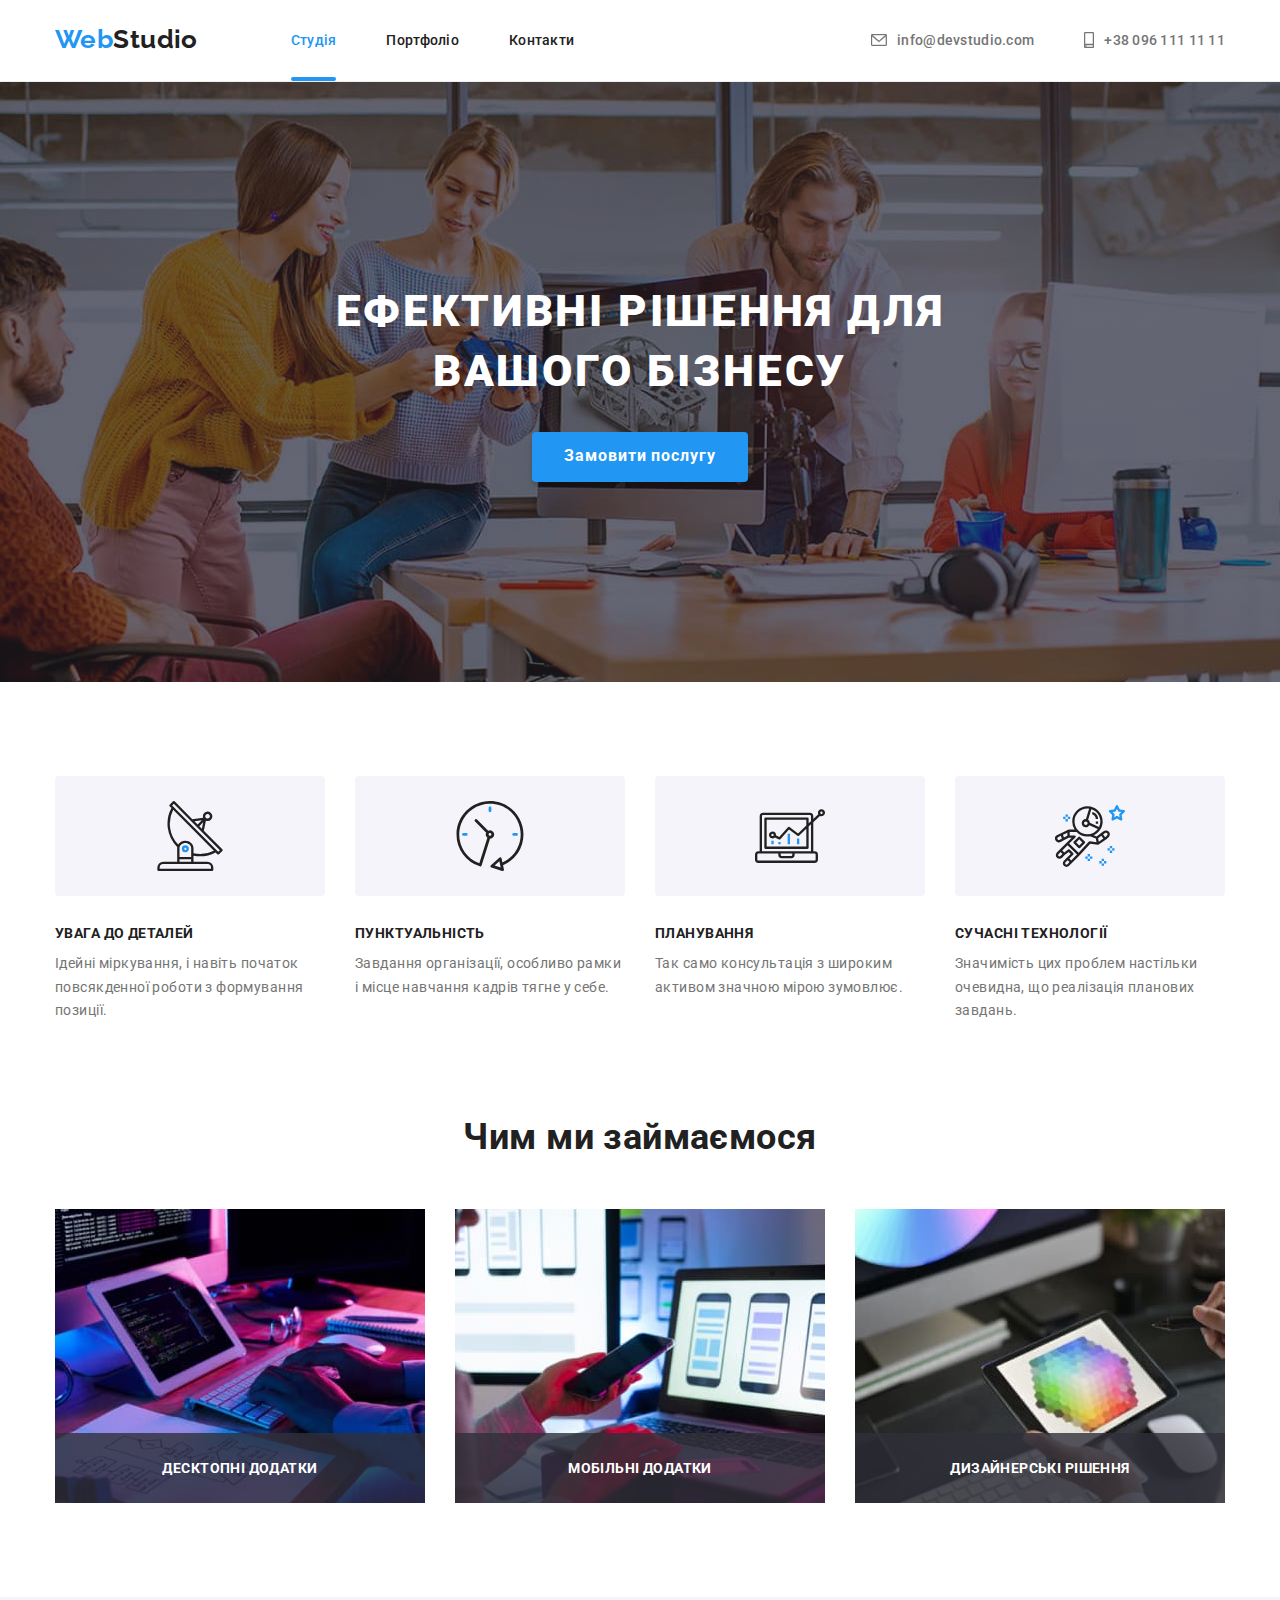
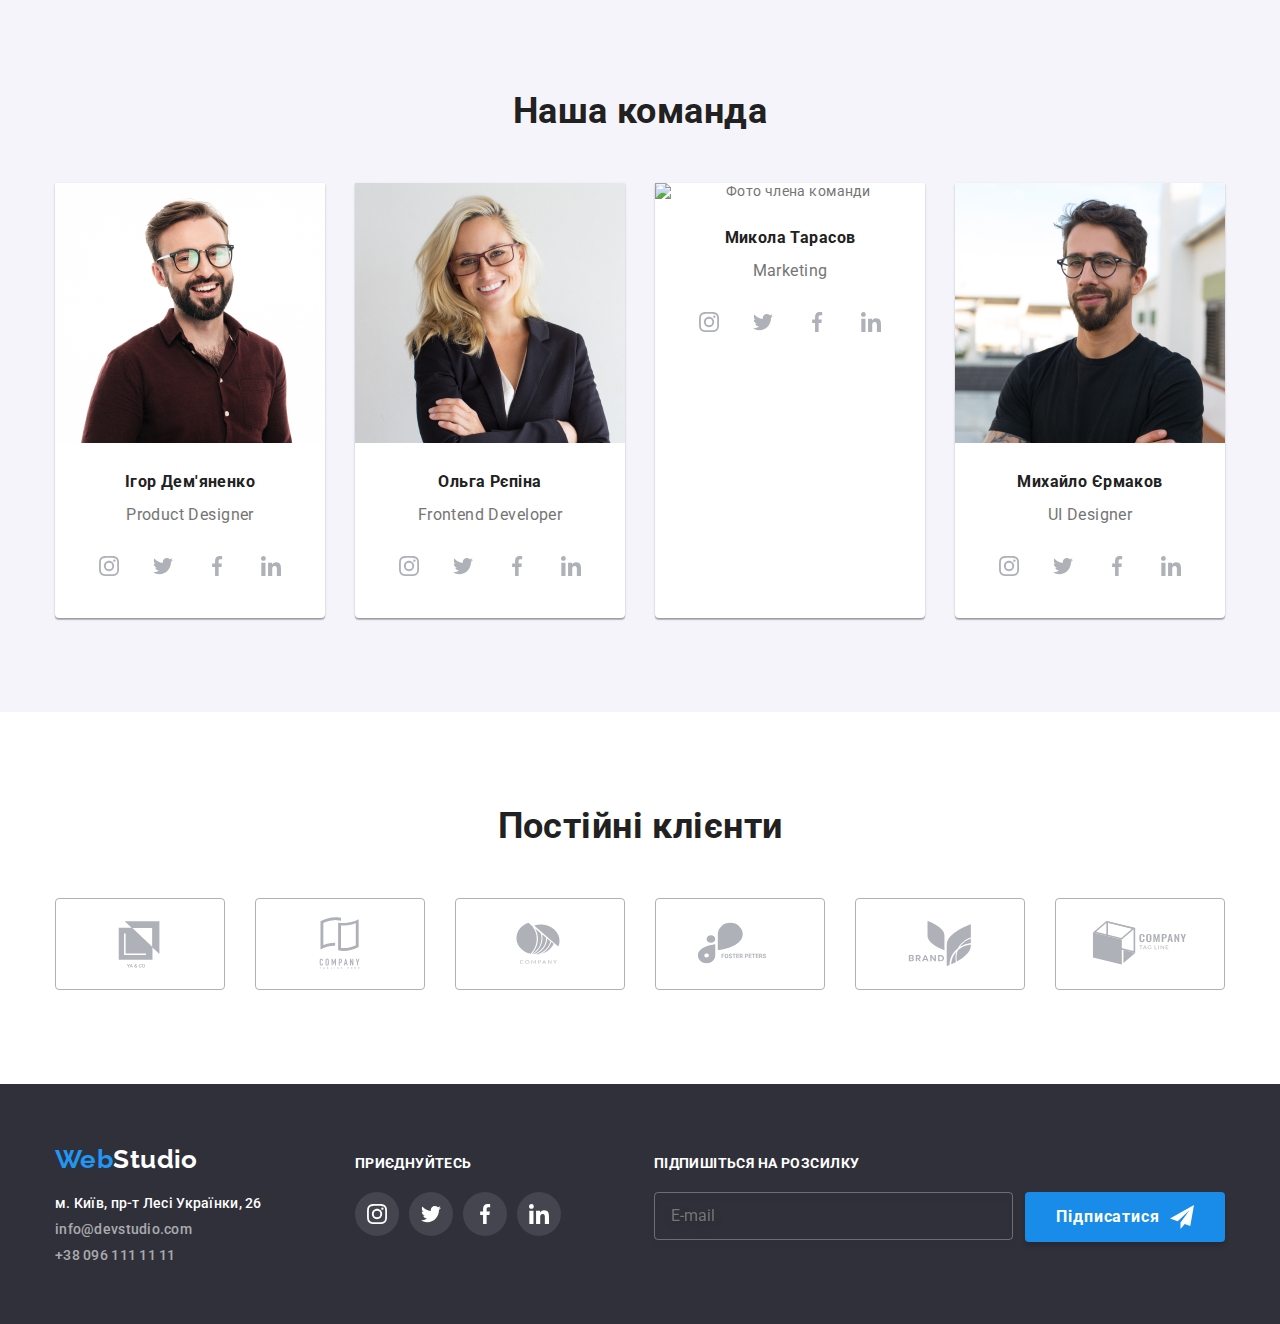
==== commit 9dac2026: "update" ====
--- a/index.html
+++ b/index.html
@@ -351,7 +351,35 @@
           <h2 class="heading">Наша команда</h2>
           <ul class="team__list">
             <li class="team__item">
-              <img src="./images/Igor.jpg" width="270" alt="продукт-дизайнер" />
+              <picture>
+                <source
+                  srcset="
+                    ./images/team/Igor/imgdesktop.jpg    1x,
+                    ./images/team/Igor/imgdesktop@2x.jpg 2x
+                  "
+                  media="(min-width:1200px)"
+                />
+                <source
+                  srcset="
+                    ./images/team/Igor/Igor-tablet.jpg    1x,
+                    ./images/team/Igor/Igot-tablet@2x.jpg 2x
+                  "
+                  media="(min-width:768px)"
+                />
+                <source
+                  srcset="
+                    ./images/team/igor/Igor-mobile.jpg    1x,
+                    ./images/team/igor/Igor-mobile@2x.jpg 2x
+                  "
+                  media="(max-width:480px)"
+                />
+
+                <img
+                  class="team__image"
+                  src="./images/team/Igor/imgdesktop.jpg"
+                  alt="Фото члена команди"
+                />
+              </picture>
               <div class="team-wrap">
                 <h3 class="team-wrap__caption">Ігор Дем'яненко</h3>
                 <p class="team-wrap__text">Product Designer</p>
@@ -387,11 +415,35 @@
             </li>
 
             <li class="team__item">
-              <img
-                src="./images/Olga.jpg"
-                width="270"
-                alt="фронтенд-розробник"
-              />
+             <picture>
+                <source
+                  srcset="
+                    ./images/team/Olga/imgdesktop.jpg    1x,
+                    ./images/team/Olga/imgdesktop@2x.jpg 2x
+                  "
+                  media="(min-width:1200px)"
+                />
+                <source
+                  srcset="
+                    ./images/team/Olga/imgtablet.jpg    1x,
+                    ./images/team/Olga/imgtablet@2x.jpg 2x
+                  "
+                  media="(min-width:768px)"
+                />
+                <source
+                  srcset="
+                    ./images/team/Olga/imgmobile.jpg    1x,
+                    ./images/team/Olga/imgmobile@2x.jpg 2x
+                  "
+                  media="(max-width:480px)"
+                />
+
+                <img
+                  class="team__image"
+                  src="./images/team/Olga/imgdesktop.jpg"
+                  alt="Фото члена команди"
+                />
+              </picture>
               <div class="team-wrap">
                 <h3 class="team-wrap__caption">Ольга Рєпіна</h3>
                 <p class="team-wrap__text">Frontend Developer</p>
@@ -425,7 +477,35 @@
             </li>
 
             <li class="team__item">
-              <img src="./images/Nikolay.jpg" width="270" alt="маркетинг" />
+               <picture>
+                <source
+                  srcset="
+                    ./images/team/mykola/imgdesktop.jpg    1x,
+                    ./images/team/mykola/img@2xdesktop.jpg 2x
+                  "
+                  media="(min-width:1200px)"
+                />
+                <source
+                  srcset="
+                    ./images/team/mykola/imgtablet.jpg    1x,
+                    ./images/team/mykola/imgtablet@2x.jpg 2x
+                  "
+                  media="(min-width:768px)"
+                />
+                <source
+                  srcset="
+                    ./images/team/mykola/imgmobile.jpg    1x,
+                    ./images/team/mykola/imgmobile@2x.jpg 2x
+                  "
+                  media="(max-width:480px)"
+                />
+
+                <img
+                  class="team__image"
+                  src="./images/team/mykola/imgdesktop.jpg"
+                  alt="Фото члена команди"
+                />
+              </picture>
               <div class="team-wrap">
                 <h3 class="team-wrap__caption">Микола Тарасов</h3>
                 <p class="team-wrap__text">Marketing</p>
@@ -460,7 +540,35 @@
             </li>
 
             <li class="team__item">
-              <img src="./images/Mihail.jpg" width="270" alt="ui-дизайнер" />
+              <picture>
+                <source
+                  srcset="
+                    ./images/team/Mihail/imgdesktop.jpg    1x,
+                    ./images/team/Mihail/imgdesktop@2x.jpg 2x
+                  "
+                  media="(min-width:1200px)"
+                />
+                <source
+                  srcset="
+                    ./images/team/Mihail/imgtablet.jpg    1x,
+                    ./images/team/Mihail/imgtablet@2x.jpg 2x
+                  "
+                  media="(min-width:768px)"
+                />
+                <source
+                  srcset="
+                    ./images/team/Mihail/imgmobile.jpg    1x,
+                    ./images/team/Mihail/imgmobile@2x.jpg 2x
+                  "
+                  media="(max-width:480px)"
+                />
+
+                <img
+                  class="team__image"
+                  src="./images/team/Mihail/imgdesktop.jpg"
+                  alt="Фото члена команди"
+                />
+              </picture>
               <div class="team-wrap">
                 <h3 class="team-wrap__caption">Михайло Єрмаков</h3>
                 <p class="team-wrap__text">UI Designer</p>
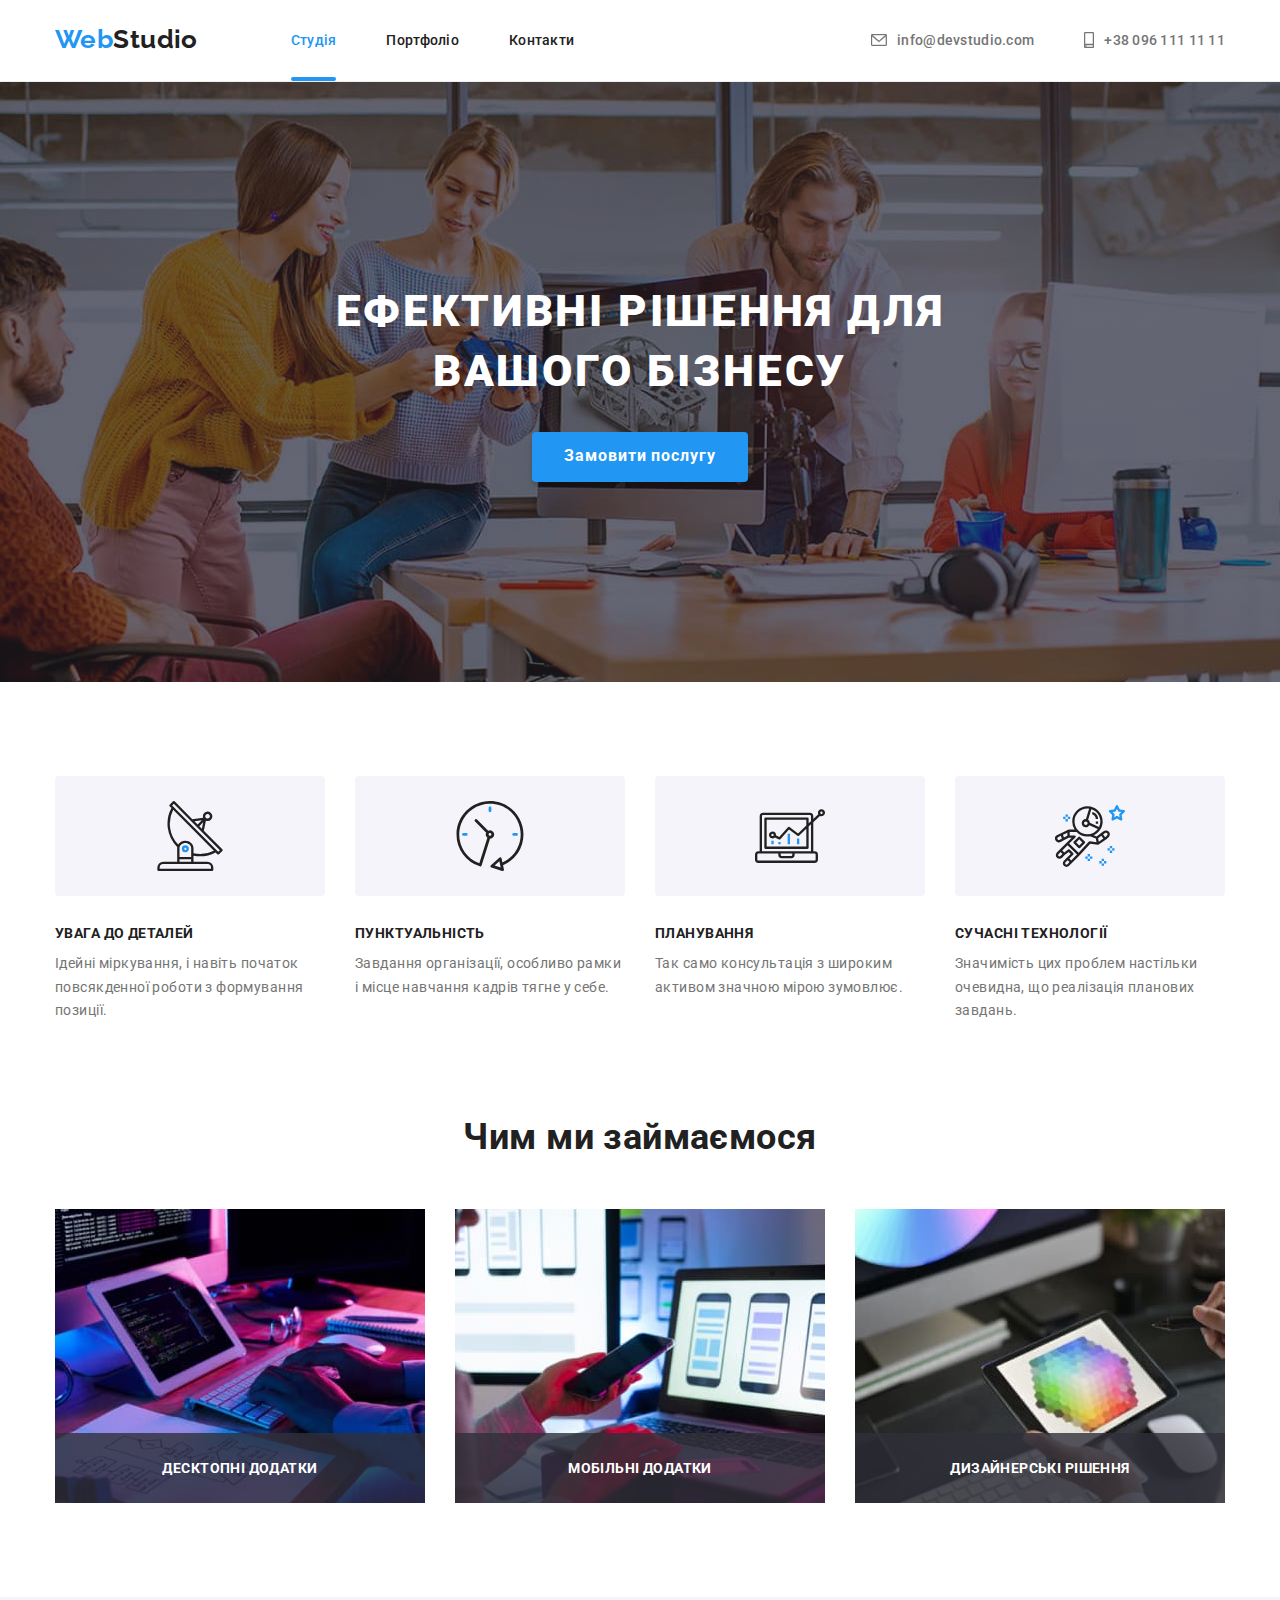
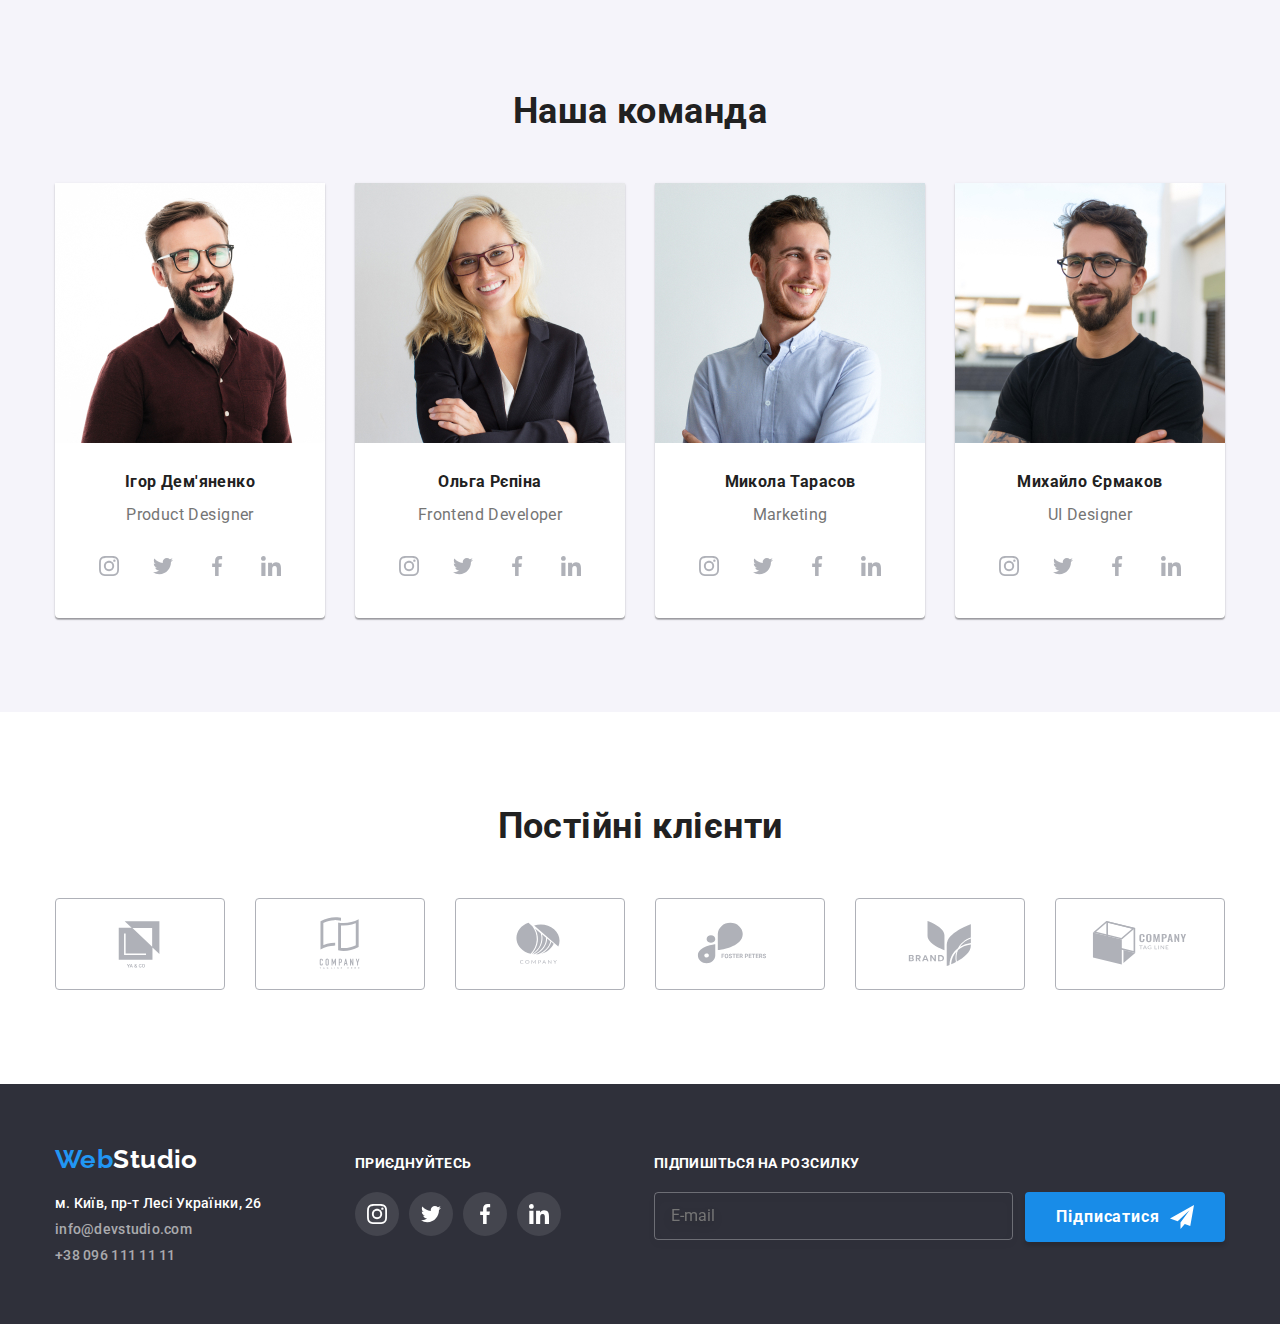
==== commit 2da98011: "fix" ====
--- a/index.html
+++ b/index.html
@@ -361,15 +361,15 @@
                 />
                 <source
                   srcset="
-                    ./images/team/Igor/Igor-tablet.jpg    1x,
-                    ./images/team/Igor/Igot-tablet@2x.jpg 2x
+                    ./images/team/Igor/igor-tablet.jpg    1x,
+                    ./images/team/Igor/igor-tablet@2x.jpg 2x
                   "
                   media="(min-width:768px)"
                 />
                 <source
                   srcset="
-                    ./images/team/igor/Igor-mobile.jpg    1x,
-                    ./images/team/igor/Igor-mobile@2x.jpg 2x
+                    ./images/team/Igor/igor-mobile.jpg    1x,
+                    ./images/team/Igor/igor-mobile@2x.jpg 2x
                   "
                   media="(max-width:480px)"
                 />
@@ -480,22 +480,22 @@
                <picture>
                 <source
                   srcset="
-                    ./images/team/mykola/imgdesktop.jpg    1x,
-                    ./images/team/mykola/img@2xdesktop.jpg 2x
+                    ./images/team/Mykola/imgdesktop.jpg    1x,
+                    ./images/team/Mykola/img@2xdesktop.jpg 2x
                   "
                   media="(min-width:1200px)"
                 />
                 <source
                   srcset="
-                    ./images/team/mykola/imgtablet.jpg    1x,
-                    ./images/team/mykola/imgtablet@2x.jpg 2x
+                    ./images/team/Mykola/imgtablet.jpg    1x,
+                    ./images/team/Mykola/imgtablet@2x.jpg 2x
                   "
                   media="(min-width:768px)"
                 />
                 <source
                   srcset="
-                    ./images/team/mykola/imgmobile.jpg    1x,
-                    ./images/team/mykola/imgmobile@2x.jpg 2x
+                    ./images/team/Mykola/imgmobile.jpg    1x,
+                    ./images/team/Mykola/imgmobile@2x.jpg 2x
                   "
                   media="(max-width:480px)"
                 />
--- a/css/main.min.css
+++ b/css/main.min.css
@@ -1 +1 @@
-/*! modern-normalize v0.6.0 | MIT License | https://github.com/sindresorhus/modern-normalize */*,*::before,*::after{-webkit-box-sizing:border-box;box-sizing:border-box}:root{-moz-tab-size:4;-o-tab-size:4;tab-size:4}html{line-height:1.15;-webkit-text-size-adjust:100%}body{margin:0}body{font-family:system-ui,-apple-system,"Segoe UI",Roboto,Helvetica,Arial,sans-serif,"Apple Color Emoji","Segoe UI Emoji"}hr{height:0}abbr[title]{-webkit-text-decoration:underline dotted;text-decoration:underline dotted}b,strong{font-weight:bolder}code,kbd,samp,pre{font-family:SFMono-Regular,Consolas,"Liberation Mono",Menlo,monospace;font-size:1em}small{font-size:80%}sub,sup{font-size:75%;line-height:0;position:relative;vertical-align:baseline}sub{bottom:-0.25em}sup{top:-0.5em}button,input,optgroup,select,textarea{font-family:inherit;font-size:100%;line-height:1.15;margin:0}button,select{text-transform:none}button,[type=button],[type=reset],[type=submit]{-webkit-appearance:button}button::-moz-focus-inner,[type=button]::-moz-focus-inner,[type=reset]::-moz-focus-inner,[type=submit]::-moz-focus-inner{border-style:none;padding:0}button:-moz-focusring,[type=button]:-moz-focusring,[type=reset]:-moz-focusring,[type=submit]:-moz-focusring{outline:1px dotted ButtonText}fieldset{padding:.35em .75em .625em}legend{padding:0}progress{vertical-align:baseline}[type=number]::-webkit-inner-spin-button,[type=number]::-webkit-outer-spin-button{height:auto}[type=search]{-webkit-appearance:textfield;outline-offset:-2px}[type=search]::-webkit-search-decoration{-webkit-appearance:none}::-webkit-file-upload-button{-webkit-appearance:button;font:inherit}summary{display:list-item}body{font-family:"Roboto",sans-serif;font-size:14px;background:#fff;color:#757575;letter-spacing:.03em}h1,h2,h3,h4,p{margin-top:0}textarea{resize:none}ul{padding:0;margin:0;list-style:none}a{text-decoration:none}img{display:block;max-width:100%;height:auto}.visually-hidden{position:absolute;white-space:nowrap;width:1px;height:1px;overflow:hidden;border:0;padding:0;clip:rect(0 0 0 0);-webkit-clip-path:inset(50%);clip-path:inset(50%);margin:-1px}.clients,.team,.works,.advances{padding:60px 0}@media screen and (min-width: 1200px){.clients,.team,.works,.advances{padding:94px 0}}.footer__container,.clients__container,.team__container,.works__container,.advances__container,.hero-container,.header-container{padding:0 15px;margin:0 auto}@media screen and (min-width: 480px){.footer__container,.clients__container,.team__container,.works__container,.advances__container,.hero-container,.header-container{width:480px}}@media screen and (min-width: 768px){.footer__container,.clients__container,.team__container,.works__container,.advances__container,.hero-container,.header-container{width:768px}}@media screen and (min-width: 1200px){.footer__container,.clients__container,.team__container,.works__container,.advances__container,.hero-container,.header-container{width:1200px}}.footer__link,.contacts-list__link,.header-nav__link{font-weight:500;line-height:1.2;letter-spacing:.02em;-webkit-transition:color 250ms cubic-bezier(0.4, 0, 0.2, 1);transition:color 250ms cubic-bezier(0.4, 0, 0.2, 1)}.footer__link:hover,.contacts-list__link:hover,.header-nav__link:hover,.footer__link:focus,.contacts-list__link:focus,.header-nav__link:focus{color:#2196f3}.heading{margin-bottom:30px;font-weight:700;font-size:28px;line-height:1.16;text-align:center;color:#212121}@media screen and (min-width: 1200px){.heading{font-size:36px;margin-bottom:50px}}.page-header{position:relative;border-bottom:1px solid #eee}.logo-header{margin-right:93px;padding-top:24px;padding-bottom:25px;font-size:26px;color:#212121}.header-container{display:-webkit-box;display:-ms-flexbox;display:flex;-webkit-box-align:center;-ms-flex-align:center;align-items:center}.header-nav__list{display:-webkit-box;display:-ms-flexbox;display:flex;gap:50px}.header-nav__link{position:relative;display:block;padding-top:32px;padding-bottom:32px;color:#212121}.header-nav__link--current::after{position:absolute;content:"";left:0;bottom:0;width:100%;height:4px;background-color:#2196f3;border-radius:2px}.header-nav__link--current{color:#2196f3}@media screen and (max-width: 767px){.header-nav{display:none}}.page-header__nav-btn{margin:0;padding:0;border:none;background-color:inherit;display:-webkit-inline-box;display:-ms-inline-flexbox;display:inline-flex;width:40px;height:40px;position:absolute;top:10px;right:10px;z-index:2}@media screen and (min-width: 768px){.page-header__nav-btn{display:none}}.page-header__icon-cross{display:none}.page-header__nav-btn.is-open .page-header__icon-cross{display:block}.page-header__nav-btn.is-open .page-header__icon-menu{display:none}@media screen and (max-width: 767px){.page-header__nav{display:none}}@media screen and (max-width: 767px){.page-header__contact-list{display:none}}@media screen and (min-width: 768px){.page-header__mobile-menu{display:none}}@media screen and (max-width: 767px){.page-header__mobile-menu{display:none;position:absolute;top:0;left:0;width:100%;height:100%;background-color:#fff;height:796px;padding:48px 40px;-webkit-transform:translateY(-100%);transform:translateY(-100%);-webkit-transition:-webkit-transform 250ms cubic-bezier(0.4, 0, 0.2, 1);transition:-webkit-transform 250ms cubic-bezier(0.4, 0, 0.2, 1);transition:transform 250ms cubic-bezier(0.4, 0, 0.2, 1);transition:transform 250ms cubic-bezier(0.4, 0, 0.2, 1), -webkit-transform 250ms cubic-bezier(0.4, 0, 0.2, 1);z-index:999}.page-header__mobile-menu.is-open{-webkit-transform:translateY(0);transform:translateY(0);display:-webkit-box;display:-ms-flexbox;display:flex;-webkit-box-orient:vertical;-webkit-box-direction:normal;-ms-flex-direction:column;flex-direction:column;-webkit-box-pack:justify;-ms-flex-pack:justify;justify-content:space-between;z-index:1}}@media screen and (max-width: 767px){.page-header__mobile-nav-item{margin-bottom:35px}.page-header__mobile-nav-item:last-child{margin-bottom:0}}.page-header__mobile-nav-link{font-family:inherit;color:#212121;font-weight:500;letter-spacing:.02em;display:inline-block;-webkit-transition:color 250ms cubic-bezier(0.4, 0, 0.2, 1);transition:color 250ms cubic-bezier(0.4, 0, 0.2, 1);font-size:14px;line-height:1.1428571429}@media screen and (max-width: 767px){.page-header__mobile-nav-link{font-size:40px;line-height:1.2}}@media screen and (max-width: 767px){.page-header__mobile-nav-link:hover,.page-header__mobile-nav-link:focus{color:#2196f3}}@media screen and (max-width: 767px){.page-header__mobile-nav-link--current{color:#2196f3}}@media screen and (max-width: 767px){.page-header__mobile-contacts-list{margin-bottom:64px}}@media screen and (max-width: 767px){.page-header__mobile-contact-item{margin-bottom:32px}.page-header__mobile-contact-item:last-child{margin-bottom:0}}.page-header__mobile-contact-link{color:#757575;font-weight:500;font-family:inherit;letter-spacing:.02em;-webkit-transition:color 250ms cubic-bezier(0.4, 0, 0.2, 1);transition:color 250ms cubic-bezier(0.4, 0, 0.2, 1);font-size:12px;line-height:1.1666666667}@media screen and (max-width: 767px){.page-header__mobile-contact-link{font-size:34px;line-height:1.2}}.page-header__mobile-contact-link:hover,.page-header__mobile-contact-link:focus{color:#2196f3}.mobile-menu-list{display:-webkit-box;display:-ms-flexbox;display:flex}.mobile-menu-item{border-right:1px solid rgba(33,33,33,.2);padding-right:10px;padding-left:10px}.mobile-menu-item:last-child{border-right:none;padding-right:0}.mobile-menu-item:first-child{padding-left:0}.mobile-menu-link{font-family:inherit;font-weight:500;font-size:18px;line-height:1.2222222222;letter-spacing:.02em;color:#2196f3}.logo{font-family:"Raleway",sans-serif;font-weight:700;font-size:26px;line-height:1.2;text-decoration:none}.logo__accent{color:#2196f3}.contacts-list{display:-webkit-box;display:-ms-flexbox;display:flex;-webkit-box-align:center;-ms-flex-align:center;align-items:center;margin-left:auto}.contacts-list__item{margin-right:50px}@media screen and (min-width: 768px)and (max-width: 1199px){.contacts-list__item{margin-bottom:10px}.contacts-list__item:last-child{margin-bottom:0}}.contacts-list__item:last-child{margin-right:0px}.contacts-list__icon{display:inline-block;margin-right:10px;padding:0px;stroke:currentColor;fill:currentColor}@media screen and (min-width: 768px)and (max-width: 1199px){.contacts-list{-webkit-box-orient:vertical;-webkit-box-direction:normal;-ms-flex-direction:column;flex-direction:column;-webkit-box-align:start;-ms-flex-align:start;align-items:flex-start;margin-left:96px}}.contacts-list__link{display:-webkit-box;display:-ms-flexbox;display:flex;-webkit-box-align:center;-ms-flex-align:center;align-items:center;color:#757575}@media screen and (max-width: 767px){.contacts-list{display:none}}.hero{padding-top:118px;padding-bottom:118px;height:400px;max-width:480px;margin-left:auto;margin-right:auto;background-size:cover;background-position:center;background-repeat:no-repeat;background-color:#c4c4c4;background-image:-webkit-gradient(linear, left top, right top, from(rgba(47, 48, 58, 0.4)), to(rgba(47, 48, 58, 0.4))),url("../images/hero/imgmobile.jpg");background-image:linear-gradient(to right, rgba(47, 48, 58, 0.4), rgba(47, 48, 58, 0.4)),url("../images/hero/imgmobile.jpg");display:-webkit-box;display:-ms-flexbox;display:flex;-webkit-box-pack:center;-ms-flex-pack:center;justify-content:center;-webkit-box-align:center;-ms-flex-align:center;align-items:center}@media(min-device-pixel-ratio: 2),(-webkit-min-device-pixel-ratio: 2),(min-resolution: 192dpi),(min-resolution: 2dppx){.hero{background-image:-webkit-gradient(linear, left top, right top, from(rgba(47, 48, 58, 0.4)), to(rgba(47, 48, 58, 0.4))),url("../images/hero/imgmobile@2x.jpg");background-image:linear-gradient(to right, rgba(47, 48, 58, 0.4), rgba(47, 48, 58, 0.4)),url("../images/hero/imgmobile@2x.jpg")}}@media screen and (min-width: 768px){.hero{max-width:768px;background-image:-webkit-gradient(linear, left top, right top, from(rgba(47, 48, 58, 0.4)), to(rgba(47, 48, 58, 0.4))),url("../images/hero/imgtablet.jpg");background-image:linear-gradient(to right, rgba(47, 48, 58, 0.4), rgba(47, 48, 58, 0.4)),url("../images/hero/imgtablet.jpg")}}@media screen and (min-width: 768px)and (min-device-pixel-ratio: 2),screen and (min-width: 768px)and (-webkit-min-device-pixel-ratio: 2),screen and (min-width: 768px)and (min-resolution: 192dpi),screen and (min-width: 768px)and (min-resolution: 2dppx){.hero{background-image:-webkit-gradient(linear, left top, right top, from(rgba(47, 48, 58, 0.4)), to(rgba(47, 48, 58, 0.4))),url("../images/hero/imgtablet@2x.jpg");background-image:linear-gradient(to right, rgba(47, 48, 58, 0.4), rgba(47, 48, 58, 0.4)),url("../images/hero/imgtablet@2x.jpg")}}@media screen and (min-width: 1200px){.hero{padding-top:200px;padding-bottom:200px;height:600px;max-width:1600px;background-image:-webkit-gradient(linear, left top, right top, from(rgba(47, 48, 58, 0.4)), to(rgba(47, 48, 58, 0.4))),url("../images/hero/imgdesktop.jpg");background-image:linear-gradient(to right, rgba(47, 48, 58, 0.4), rgba(47, 48, 58, 0.4)),url("../images/hero/imgdesktop.jpg")}}@media screen and (min-width: 1200px)and (min-device-pixel-ratio: 2),screen and (min-width: 1200px)and (-webkit-min-device-pixel-ratio: 2),screen and (min-width: 1200px)and (min-resolution: 192dpi),screen and (min-width: 1200px)and (min-resolution: 2dppx){.hero{background-image:-webkit-gradient(linear, left top, right top, from(rgba(47, 48, 58, 0.4)), to(rgba(47, 48, 58, 0.4))),url("../images/hero/imgdesktop@2x.jpg");background-image:linear-gradient(to right, rgba(47, 48, 58, 0.4), rgba(47, 48, 58, 0.4)),url("../images/hero/imgdesktop@2x.jpg")}}.hero__title{color:#fff;font-family:Roboto,sans-serif;font-size:44px;font-weight:900;line-height:1.4;letter-spacing:.06em;margin-bottom:30px;text-transform:uppercase;text-align:center}@media screen and (max-width: 1199px){.hero__title{font-size:26px;line-height:1.6153846154}}@media screen and (min-width: 768px){.hero__title{width:360px;text-align:center}}@media screen and (min-width: 1200px){.hero__title{font-size:44px;line-height:1.36;width:696px}}.hero-btn{display:block;margin-left:auto;margin-right:auto;border-radius:4px;min-width:216px;height:50px;font-family:inherit;font-weight:700;font-size:16px;line-height:1.8;letter-spacing:.06em;color:#fff;background-color:#2196f3;-webkit-box-shadow:0px 4px 4px rgba(0,0,0,.15);box-shadow:0px 4px 4px rgba(0,0,0,.15);cursor:pointer;border:none;-webkit-transition:background-color 250ms cubic-bezier(0.4, 0, 0.2, 1);transition:background-color 250ms cubic-bezier(0.4, 0, 0.2, 1)}.hero-btn:hover,.hero-btn:focus{color:#fff;background-color:#188ce8;-webkit-box-shadow:0px 4px 4px rgba(0,0,0,.15);box-shadow:0px 4px 4px rgba(0,0,0,.15)}.advances__caption{margin-top:0;margin-bottom:10px;font-size:14px;font-weight:700;line-height:1.14;color:#212121}@media screen and (max-width: 480px){.advances__caption{text-align:center}}@media screen and (min-width: 768px){.advances__caption{text-align:left}}.advances__text{margin-bottom:0;font-size:14px;line-height:1.7;color:#757575}.advances-list{display:-webkit-box;display:-ms-flexbox;display:flex;-webkit-box-orient:vertical;-webkit-box-direction:normal;-ms-flex-direction:column;flex-direction:column;gap:30px}@media screen and (min-width: 768px){.advances-list{-webkit-box-orient:horizontal;-webkit-box-direction:normal;-ms-flex-direction:row;flex-direction:row;-ms-flex-wrap:wrap;flex-wrap:wrap}}@media screen and (min-width: 768px){.advances-list__item{-ms-flex-preferred-size:calc((100% - 30px)/2);flex-basis:calc((100% - 30px)/2)}}@media screen and (min-width: 1200px){.advances-list__item{-ms-flex-preferred-size:calc((100% - 90px)/4);flex-basis:calc((100% - 90px)/4)}}.advances__icon-wrap{display:-webkit-box;display:-ms-flexbox;display:flex;-webkit-box-pack:center;-ms-flex-pack:center;justify-content:center;-webkit-box-align:center;-ms-flex-align:center;align-items:center;height:120px;background-color:#f5f4fa;border-radius:4px;margin-bottom:30px}@media screen and (max-width: 480px){.advances__icon-wrap{width:100%;margin-bottom:30px}}.advances__icon{display:inline-block;width:70px;height:70px;stroke-width:0;stroke:currentColor;fill:currentColor}.works{display:none}@media screen and (min-width: 1200px){.works{display:block;padding-top:0}}.works__list{display:-webkit-box;display:-ms-flexbox;display:flex;-webkit-column-gap:30px;-moz-column-gap:30px;column-gap:30px}.works__items{position:relative;-webkit-box-flex:1;-ms-flex-positive:1;flex-grow:1}.works__text{position:absolute;bottom:0;left:0;width:100%;height:70px;display:-webkit-box;display:-ms-flexbox;display:flex;-webkit-box-pack:center;-ms-flex-pack:center;justify-content:center;-webkit-box-align:center;-ms-flex-align:center;align-items:center;background-color:rgba(47,48,58,.8);margin:0;font-weight:700;text-transform:uppercase;color:#fff}.team{background-color:#f5f4fa}.team__list{display:-webkit-box;display:-ms-flexbox;display:flex;-webkit-box-orient:vertical;-webkit-box-direction:normal;-ms-flex-direction:column;flex-direction:column;gap:30px}@media screen and (min-width: 768px){.team__list{-webkit-box-orient:horizontal;-webkit-box-direction:normal;-ms-flex-direction:row;flex-direction:row;-ms-flex-wrap:wrap;flex-wrap:wrap}}.team__item{text-align:center;background:#fff;-webkit-box-shadow:0px 1px 3px rgba(0,0,0,.12),0px 1px 1px rgba(0,0,0,.14),0px 2px 1px rgba(0,0,0,.2);box-shadow:0px 1px 3px rgba(0,0,0,.12),0px 1px 1px rgba(0,0,0,.14),0px 2px 1px rgba(0,0,0,.2);border-radius:0px 0px 4px 4px}@media screen and (min-width: 768px){.team__item{-ms-flex-preferred-size:calc((100% - 30px)/2);flex-basis:calc((100% - 30px)/2)}}@media screen and (min-width: 1200px){.team__item{-ms-flex-preferred-size:calc((100% - 90px)/4);flex-basis:calc((100% - 90px)/4)}}.team-wrap{padding-top:30px;padding-bottom:30px}.team-wrap__caption{margin-bottom:10px;font-size:16px;line-height:1.14;color:#212121}.team-wrap__text{margin-bottom:16px;font-size:16px;line-height:1.71;color:#757575}.team-wrap__list{display:-webkit-box;display:-ms-flexbox;display:flex;-webkit-box-pack:center;-ms-flex-pack:center;justify-content:center;gap:10px}.team-wrap__link{display:-webkit-box;display:-ms-flexbox;display:flex;-webkit-box-align:center;-ms-flex-align:center;align-items:center;-webkit-box-pack:center;-ms-flex-pack:center;justify-content:center;width:44px;height:44px;border-radius:50%;fill:#afb1b8;-webkit-transition:background-color 250ms cubic-bezier(0.4, 0, 0.2, 1),fill 250ms cubic-bezier(0.4, 0, 0.2, 1);transition:background-color 250ms cubic-bezier(0.4, 0, 0.2, 1),fill 250ms cubic-bezier(0.4, 0, 0.2, 1)}.team-wrap__link:hover,.team-wrap__link:focus{fill:#fff;background-color:#2196f3}.team-wrap__icon{display:inline-block;width:20px;height:20px}.clients__list{display:-webkit-box;display:-ms-flexbox;display:flex;-ms-flex-wrap:wrap;flex-wrap:wrap;-webkit-box-align:center;-ms-flex-align:center;align-items:center;-webkit-box-pack:center;-ms-flex-pack:center;justify-content:center;gap:30px}.clients__icon{display:inline-block;width:106px;height:60px;fill:currentColor}.clients__item{-ms-flex-preferred-size:calc((100% - 30px)/2);flex-basis:calc((100% - 30px)/2)}@media screen and (min-width: 768px){.clients__item{-ms-flex-preferred-size:calc((100% - 60px)/3);flex-basis:calc((100% - 60px)/3)}}@media screen and (min-width: 1200px){.clients__item{-ms-flex-preferred-size:calc((100% - 150px)/6);flex-basis:calc((100% - 150px)/6)}}.clients__link{display:-webkit-box;display:-ms-flexbox;display:flex;-webkit-box-align:center;-ms-flex-align:center;align-items:center;-webkit-box-pack:center;-ms-flex-pack:center;justify-content:center;width:170px;height:92px;border:1px solid #afb1b8;border-radius:4px;color:#afb1b8;-webkit-transition:background-color 250ms cubic-bezier(0.4, 0, 0.2, 1),color 250ms cubic-bezier(0.4, 0, 0.2, 1);transition:background-color 250ms cubic-bezier(0.4, 0, 0.2, 1),color 250ms cubic-bezier(0.4, 0, 0.2, 1)}.clients__link:hover,.clients__link:focus{color:#2196f3;border:1px solid #2196f3}.footer-page{padding-top:60px;padding-bottom:60px;text-align:center;background-color:#2f303a}@media screen and (min-width: 1200px){.footer-page{text-align:left}}.footer__container{display:-webkit-box;display:-ms-flexbox;display:flex;-webkit-box-pack:center;-ms-flex-pack:center;justify-content:center;-webkit-box-orient:vertical;-webkit-box-direction:normal;-ms-flex-direction:column;flex-direction:column;gap:60px}@media screen and (min-width: 768px){.footer__container{-ms-flex-wrap:wrap;flex-wrap:wrap;-webkit-box-orient:horizontal;-webkit-box-direction:normal;-ms-flex-direction:row;flex-direction:row}}@media screen and (min-width: 1200px){.footer__container{gap:93px;-ms-flex-wrap:nowrap;flex-wrap:nowrap;-webkit-box-align:baseline;-ms-flex-align:baseline;align-items:baseline}}@media screen and (min-width: 768px)and (max-width: 1199px){.footer__address{margin-right:165px}}.footer__logo{display:inline-block;margin-bottom:20px;color:#fff}.footer__contact-item:not(:last-child){margin-bottom:9px}.footer__contact--color{color:#fff;-webkit-transition:color 250ms cubic-bezier(0.4, 0, 0.2, 1);transition:color 250ms cubic-bezier(0.4, 0, 0.2, 1)}.footer__contact--color:hover,.footer__contact--color:focus{color:#2196f3}.footer__link{font-style:normal;text-decoration:none;color:rgba(255,255,255,.6);-webkit-transition:color 250ms cubic-bezier(0.4, 0, 0.2, 1);transition:color 250ms cubic-bezier(0.4, 0, 0.2, 1)}.footer__link:hover,.footer__link:focus{color:#2196f3}@media screen and (min-width: 768px){.footer-social{margin-top:5px}}.footer-social__text{margin-bottom:20px;text-transform:uppercase;font-weight:700;line-height:1.14;color:#fff}.footer-social__list{display:-webkit-box;display:-ms-flexbox;display:flex;-webkit-box-pack:center;-ms-flex-pack:center;justify-content:center;gap:10px}.footer-social__link{display:-webkit-box;display:-ms-flexbox;display:flex;-webkit-box-pack:center;-ms-flex-pack:center;justify-content:center;-webkit-box-align:center;-ms-flex-align:center;align-items:center;width:44px;height:44px;background:rgba(255,255,255,.1019607843);border-radius:50%;color:#fff;-webkit-transition:background-color 250ms cubic-bezier(0.4, 0, 0.2, 1),color 250ms cubic-bezier(0.4, 0, 0.2, 1);transition:background-color 250ms cubic-bezier(0.4, 0, 0.2, 1),color 250ms cubic-bezier(0.4, 0, 0.2, 1)}.footer-social__link:hover,.footer-social__link:focus{background:#2196f3}.footer-social__icon{width:20px;height:20px;fill:currentColor}@media screen and (min-width: 768px){.footer-join{-ms-flex-preferred-size:450px;flex-basis:450px}}@media screen and (min-width: 1200px){.footer-join{-webkit-box-flex:1;-ms-flex-positive:1;flex-grow:1}}@media screen and (min-width: 1200px){.footer-join__subscription{display:-webkit-box;display:-ms-flexbox;display:flex;gap:12px}}.footer-join__input{width:100%;padding:15px 16px;margin-bottom:20px;background-color:rgba(0,0,0,0);color:#fff;border:1px solid rgba(255,255,255,.3);-webkit-filter:drop-shadow(0px 4px 4px rgba(0, 0, 0, 0.15));filter:drop-shadow(0px 4px 4px rgba(0, 0, 0, 0.15));border-radius:4px}.footer-join__input::-webkit-input-placeholder{font-size:16px}.footer-join__input::-moz-placeholder{font-size:16px}.footer-join__input:-ms-input-placeholder{font-size:16px}.footer-join__input::-ms-input-placeholder{font-size:16px}.footer-join__input::placeholder{font-size:16px}@media screen and (min-width: 1200px){.footer-join__input{-webkit-box-flex:1;-ms-flex:1 1 auto;flex:1 1 auto}}.footer-join__button{width:200px;height:50px;color:#fff;background-color:#188ce8;font-family:inherit;border:none;border-radius:4px;-webkit-box-shadow:0px 4px 4px rgba(0,0,0,.15);box-shadow:0px 4px 4px rgba(0,0,0,.15);-webkit-transition:background-color 250ms cubic-bezier(0.4, 0, 0.2, 1);transition:background-color 250ms cubic-bezier(0.4, 0, 0.2, 1);font-weight:700;font-size:16px;line-height:1.9;letter-spacing:.06em;margin:0 auto;-ms-flex-negative:0;flex-shrink:0;display:-webkit-box;display:-ms-flexbox;display:flex;-webkit-box-pack:center;-ms-flex-pack:center;justify-content:center;-webkit-box-align:center;-ms-flex-align:center;align-items:center;padding:0;cursor:pointer}.footer-join__button::after{content:"";width:24px;height:24px;margin-left:10px;background-image:url(../images/icon-send.svg);background-size:contain}.footer-join__button:hover,.footer-join__button:focus{color:#fff;background-color:#2196f3;-webkit-box-shadow:0px 4px 4px rgba(0,0,0,.15);box-shadow:0px 4px 4px rgba(0,0,0,.15)}.backdrop{position:fixed;display:-webkit-box;display:-ms-flexbox;display:flex;-webkit-box-pack:center;-ms-flex-pack:center;justify-content:center;-webkit-box-align:center;-ms-flex-align:center;align-items:center;top:0;left:0;width:100%;height:100%;background-color:rgba(0,0,0,.2);z-index:1;opacity:1;-webkit-transition:opacity 250ms cubic-bezier(0.4, 0, 0.2, 1);transition:opacity 250ms cubic-bezier(0.4, 0, 0.2, 1);overflow-y:scroll}.backdrop.is-hidden{opacity:0;pointer-events:none}.backdrop.is-hidden .modal{-webkit-transform:scale(1.1);transform:scale(1.1)}.modal{position:relative;max-width:450px;min-height:609px;padding:40px;background-color:#fff;-webkit-box-shadow:0px 1px 3px rgba(0,0,0,.12),0px 1px 1px rgba(0,0,0,.14),0px 2px 1px rgba(0,0,0,.2);box-shadow:0px 1px 3px rgba(0,0,0,.12),0px 1px 1px rgba(0,0,0,.14),0px 2px 1px rgba(0,0,0,.2);border-radius:4px;-webkit-transform:scale(1);transform:scale(1);-webkit-transition:-webkit-transform 250ms cubic-bezier(0.4, 0, 0.2, 1);transition:-webkit-transform 250ms cubic-bezier(0.4, 0, 0.2, 1);transition:transform 250ms cubic-bezier(0.4, 0, 0.2, 1);transition:transform 250ms cubic-bezier(0.4, 0, 0.2, 1), -webkit-transform 250ms cubic-bezier(0.4, 0, 0.2, 1)}.backdrop--is-hidden .modal{-webkit-transform:scale(1.1);transform:scale(1.1)}.modal__button-close{position:absolute;top:8px;right:8px;display:-webkit-box;display:-ms-flexbox;display:flex;-webkit-box-pack:center;-ms-flex-pack:center;justify-content:center;-webkit-box-align:center;-ms-flex-align:center;align-items:center;width:30px;height:30px;border-radius:50%;background-color:inherit;border:1px solid rgba(0,0,0,.1);cursor:pointer}.modal__button-close:hover,.modal__button-close:focus{fill:#2196f3}.form{display:-webkit-box;display:-ms-flexbox;display:flex;-webkit-box-orient:vertical;-webkit-box-direction:normal;-ms-flex-direction:column;flex-direction:column;-webkit-box-align:center;-ms-flex-align:center;align-items:center;-webkit-box-pack:center;-ms-flex-pack:center;justify-content:center}.form__title{margin-bottom:12px;font-weight:700;font-size:20px;line-height:1.15;color:#212121;text-align:center}.form__inputs{display:-webkit-box;display:-ms-flexbox;display:flex;-webkit-box-pack:center;-ms-flex-pack:center;justify-content:center;-webkit-box-align:center;-ms-flex-align:center;align-items:center;-webkit-box-orient:vertical;-webkit-box-direction:normal;-ms-flex-direction:column;flex-direction:column;gap:10px;width:100%}.form__icon{position:absolute;bottom:11px;left:12px}.form__field{position:relative;width:100%;display:-webkit-box;display:-ms-flexbox;display:flex;-webkit-box-orient:vertical;-webkit-box-direction:normal;-ms-flex-direction:column;flex-direction:column;cursor:pointer}.form__field:focus-within .form__icon{fill:#2196f3}.form__label{margin-bottom:4px;font-size:12px;line-height:1.16;letter-spacing:.01em}.form__input{padding:11px 12px;padding-left:42px;border:1px solid rgba(33,33,33,.2);border-radius:4px;cursor:pointer}.form__field:focus-within .form__input,.form__field:focus-within .form__comment{border:1px solid #2196f3;outline:0px solid #fff}.form__comment{resize:none;min-height:120px;padding:12px 16px;margin-bottom:20px;border:1px solid rgba(33,33,33,.2);border-radius:4px;cursor:pointer}.form__comment::-webkit-input-placeholder{font-size:12px;line-height:1.16;letter-spacing:.01em;color:rgba(117,117,117,.5)}.form__comment::-moz-placeholder{font-size:12px;line-height:1.16;letter-spacing:.01em;color:rgba(117,117,117,.5)}.form__comment:-ms-input-placeholder{font-size:12px;line-height:1.16;letter-spacing:.01em;color:rgba(117,117,117,.5)}.form__comment::-ms-input-placeholder{font-size:12px;line-height:1.16;letter-spacing:.01em;color:rgba(117,117,117,.5)}.form__comment::placeholder{font-size:12px;line-height:1.16;letter-spacing:.01em;color:rgba(117,117,117,.5)}.form-policy{display:-webkit-box;display:-ms-flexbox;display:flex;-webkit-box-align:center;-ms-flex-align:center;align-items:center;-webkit-box-pack:center;-ms-flex-pack:center;justify-content:center;margin-bottom:30px}@media screen and (max-width: 437px){.form-policy{-ms-flex-wrap:wrap;flex-wrap:wrap}}.form-policy__input{position:absolute;-webkit-appearance:none;-moz-appearance:none;appearance:none;margin-right:8px}.form-policy__label{font-size:12px;line-height:1.7;margin-right:6px}.form-policy__link{font-size:12px;-webkit-text-decoration-line:underline;text-decoration-line:underline;color:#2196f3}.form-policy__icon{width:16px;height:15px;background-image:url(../images/uncheck.svg);background-size:contain;background-repeat:no-repeat;margin-right:7px}.form-policy__input:checked+.form-policy__icon{background-color:#2196f3;background-image:url(../images/icon-check.svg);border-radius:2px}/*# sourceMappingURL=main.min.css.map */+/*! modern-normalize v0.6.0 | MIT License | https://github.com/sindresorhus/modern-normalize */*,*::before,*::after{-webkit-box-sizing:border-box;box-sizing:border-box}:root{-moz-tab-size:4;-o-tab-size:4;tab-size:4}html{line-height:1.15;-webkit-text-size-adjust:100%}body{margin:0}body{font-family:system-ui,-apple-system,"Segoe UI",Roboto,Helvetica,Arial,sans-serif,"Apple Color Emoji","Segoe UI Emoji"}hr{height:0}abbr[title]{-webkit-text-decoration:underline dotted;text-decoration:underline dotted}b,strong{font-weight:bolder}code,kbd,samp,pre{font-family:SFMono-Regular,Consolas,"Liberation Mono",Menlo,monospace;font-size:1em}small{font-size:80%}sub,sup{font-size:75%;line-height:0;position:relative;vertical-align:baseline}sub{bottom:-0.25em}sup{top:-0.5em}button,input,optgroup,select,textarea{font-family:inherit;font-size:100%;line-height:1.15;margin:0}button,select{text-transform:none}button,[type=button],[type=reset],[type=submit]{-webkit-appearance:button}button::-moz-focus-inner,[type=button]::-moz-focus-inner,[type=reset]::-moz-focus-inner,[type=submit]::-moz-focus-inner{border-style:none;padding:0}button:-moz-focusring,[type=button]:-moz-focusring,[type=reset]:-moz-focusring,[type=submit]:-moz-focusring{outline:1px dotted ButtonText}fieldset{padding:.35em .75em .625em}legend{padding:0}progress{vertical-align:baseline}[type=number]::-webkit-inner-spin-button,[type=number]::-webkit-outer-spin-button{height:auto}[type=search]{-webkit-appearance:textfield;outline-offset:-2px}[type=search]::-webkit-search-decoration{-webkit-appearance:none}::-webkit-file-upload-button{-webkit-appearance:button;font:inherit}summary{display:list-item}body{font-family:"Roboto",sans-serif;font-size:14px;background:#fff;color:#757575;letter-spacing:.03em}h1,h2,h3,h4,p{margin-top:0}textarea{resize:none}ul{padding:0;margin:0;list-style:none}a{text-decoration:none}img{display:block;max-width:100%;height:auto}.visually-hidden{position:absolute;white-space:nowrap;width:1px;height:1px;overflow:hidden;border:0;padding:0;clip:rect(0 0 0 0);-webkit-clip-path:inset(50%);clip-path:inset(50%);margin:-1px}.clients,.team,.works,.advances{padding:60px 0}@media screen and (min-width: 1200px){.clients,.team,.works,.advances{padding:94px 0}}.footer__container,.clients__container,.team__container,.works__container,.advances__container,.hero-container,.header-container{padding:0 15px;margin:0 auto}@media screen and (min-width: 480px){.footer__container,.clients__container,.team__container,.works__container,.advances__container,.hero-container,.header-container{width:480px}}@media screen and (min-width: 768px){.footer__container,.clients__container,.team__container,.works__container,.advances__container,.hero-container,.header-container{width:768px}}@media screen and (min-width: 1200px){.footer__container,.clients__container,.team__container,.works__container,.advances__container,.hero-container,.header-container{width:1200px}}.footer__link,.contacts-list__link,.header-nav__link{font-weight:500;line-height:1.2;letter-spacing:.02em;-webkit-transition:color 250ms cubic-bezier(0.4, 0, 0.2, 1);transition:color 250ms cubic-bezier(0.4, 0, 0.2, 1)}.footer__link:hover,.contacts-list__link:hover,.header-nav__link:hover,.footer__link:focus,.contacts-list__link:focus,.header-nav__link:focus{color:#2196f3}.heading{margin-bottom:30px;font-weight:700;font-size:28px;line-height:1.16;text-align:center;color:#212121}@media screen and (min-width: 1200px){.heading{font-size:36px;margin-bottom:50px}}.page-header{position:relative;border-bottom:1px solid #eee}.logo-header{margin-right:93px;padding-top:24px;padding-bottom:25px;font-size:26px;color:#212121}.header-container{display:-webkit-box;display:-ms-flexbox;display:flex;-webkit-box-align:center;-ms-flex-align:center;align-items:center}.header-nav__list{display:-webkit-box;display:-ms-flexbox;display:flex;gap:50px}.header-nav__link{position:relative;display:block;padding-top:32px;padding-bottom:32px;color:#212121}.header-nav__link--current::after{position:absolute;content:"";left:0;bottom:0;width:100%;height:4px;background-color:#2196f3;border-radius:2px}.header-nav__link--current{color:#2196f3}@media screen and (max-width: 767px){.header-nav{display:none}}.page-header__nav-btn{margin:0;padding:0;border:none;background-color:inherit;display:-webkit-inline-box;display:-ms-inline-flexbox;display:inline-flex;width:40px;height:40px;position:absolute;top:10px;right:10px;z-index:2}@media screen and (min-width: 768px){.page-header__nav-btn{display:none}}.page-header__icon-cross{display:none}.page-header__nav-btn.is-open .page-header__icon-cross{display:block}.page-header__nav-btn.is-open .page-header__icon-menu{display:none}@media screen and (max-width: 767px){.page-header__nav{display:none}}@media screen and (max-width: 767px){.page-header__contact-list{display:none}}@media screen and (min-width: 768px){.page-header__mobile-menu{display:none}}@media screen and (max-width: 767px){.page-header__mobile-menu{display:none;position:absolute;top:0;left:0;width:100%;height:100%;background-color:#fff;height:796px;padding:48px 40px;-webkit-transform:translateX(100%);transform:translateX(100%);-webkit-transition:-webkit-transform 250ms cubic-bezier(0.4, 0, 0.2, 1);transition:-webkit-transform 250ms cubic-bezier(0.4, 0, 0.2, 1);transition:transform 250ms cubic-bezier(0.4, 0, 0.2, 1);transition:transform 250ms cubic-bezier(0.4, 0, 0.2, 1), -webkit-transform 250ms cubic-bezier(0.4, 0, 0.2, 1);z-index:999}.page-header__mobile-menu.is-open{-webkit-transform:translateX(0);transform:translateX(0);display:-webkit-box;display:-ms-flexbox;display:flex;-webkit-box-orient:vertical;-webkit-box-direction:normal;-ms-flex-direction:column;flex-direction:column;-webkit-box-pack:justify;-ms-flex-pack:justify;justify-content:space-between;z-index:1}}@media screen and (max-width: 767px){.page-header__mobile-nav-item{margin-bottom:35px}.page-header__mobile-nav-item:last-child{margin-bottom:0}}.page-header__mobile-nav-link{font-family:inherit;color:#212121;font-weight:500;letter-spacing:.02em;display:inline-block;-webkit-transition:color 250ms cubic-bezier(0.4, 0, 0.2, 1);transition:color 250ms cubic-bezier(0.4, 0, 0.2, 1);font-size:14px;line-height:1.1428571429}@media screen and (max-width: 767px){.page-header__mobile-nav-link{font-size:40px;line-height:1.2}}@media screen and (max-width: 767px){.page-header__mobile-nav-link:hover,.page-header__mobile-nav-link:focus{color:#2196f3}}@media screen and (max-width: 767px){.page-header__mobile-nav-link--current{color:#2196f3}}@media screen and (max-width: 767px){.page-header__mobile-contacts-list{margin-bottom:64px}}@media screen and (max-width: 767px){.page-header__mobile-contact-item{margin-bottom:32px}.page-header__mobile-contact-item:last-child{margin-bottom:0}}.page-header__mobile-contact-link{color:#757575;font-weight:500;font-family:inherit;letter-spacing:.02em;-webkit-transition:color 250ms cubic-bezier(0.4, 0, 0.2, 1);transition:color 250ms cubic-bezier(0.4, 0, 0.2, 1);font-size:12px;line-height:1.1666666667}@media screen and (max-width: 767px){.page-header__mobile-contact-link{font-size:34px;line-height:1.2}}.page-header__mobile-contact-link:hover,.page-header__mobile-contact-link:focus{color:#2196f3}.mobile-menu-list{display:-webkit-box;display:-ms-flexbox;display:flex}.mobile-menu-item{border-right:1px solid rgba(33,33,33,.2);padding-right:10px;padding-left:10px}.mobile-menu-item:last-child{border-right:none;padding-right:0}.mobile-menu-item:first-child{padding-left:0}.mobile-menu-link{font-family:inherit;font-weight:500;font-size:18px;line-height:1.2222222222;letter-spacing:.02em;color:#2196f3}.logo{font-family:"Raleway",sans-serif;font-weight:700;font-size:26px;line-height:1.2;text-decoration:none}.logo__accent{color:#2196f3}.contacts-list{display:-webkit-box;display:-ms-flexbox;display:flex;-webkit-box-align:center;-ms-flex-align:center;align-items:center;margin-left:auto}.contacts-list__item{margin-right:50px}@media screen and (min-width: 768px)and (max-width: 1199px){.contacts-list__item{margin-bottom:10px}.contacts-list__item:last-child{margin-bottom:0}}.contacts-list__item:last-child{margin-right:0px}.contacts-list__icon{display:inline-block;margin-right:10px;padding:0px;stroke:currentColor;fill:currentColor}@media screen and (min-width: 768px)and (max-width: 1199px){.contacts-list{-webkit-box-orient:vertical;-webkit-box-direction:normal;-ms-flex-direction:column;flex-direction:column;-webkit-box-align:start;-ms-flex-align:start;align-items:flex-start;margin-left:96px}}.contacts-list__link{display:-webkit-box;display:-ms-flexbox;display:flex;-webkit-box-align:center;-ms-flex-align:center;align-items:center;color:#757575}@media screen and (max-width: 767px){.contacts-list{display:none}}.hero{padding-top:118px;padding-bottom:118px;height:400px;max-width:480px;margin-left:auto;margin-right:auto;background-size:cover;background-position:center;background-repeat:no-repeat;background-color:#c4c4c4;background-image:-webkit-gradient(linear, left top, right top, from(rgba(47, 48, 58, 0.4)), to(rgba(47, 48, 58, 0.4))),url("../images/hero/imgmobile.jpg");background-image:linear-gradient(to right, rgba(47, 48, 58, 0.4), rgba(47, 48, 58, 0.4)),url("../images/hero/imgmobile.jpg");display:-webkit-box;display:-ms-flexbox;display:flex;-webkit-box-pack:center;-ms-flex-pack:center;justify-content:center;-webkit-box-align:center;-ms-flex-align:center;align-items:center}@media(min-device-pixel-ratio: 2),(-webkit-min-device-pixel-ratio: 2),(min-resolution: 192dpi),(min-resolution: 2dppx){.hero{background-image:-webkit-gradient(linear, left top, right top, from(rgba(47, 48, 58, 0.4)), to(rgba(47, 48, 58, 0.4))),url("../images/hero/imgmobile@2x.jpg");background-image:linear-gradient(to right, rgba(47, 48, 58, 0.4), rgba(47, 48, 58, 0.4)),url("../images/hero/imgmobile@2x.jpg")}}@media screen and (min-width: 768px){.hero{max-width:768px;background-image:-webkit-gradient(linear, left top, right top, from(rgba(47, 48, 58, 0.4)), to(rgba(47, 48, 58, 0.4))),url("../images/hero/imgtablet.jpg");background-image:linear-gradient(to right, rgba(47, 48, 58, 0.4), rgba(47, 48, 58, 0.4)),url("../images/hero/imgtablet.jpg")}}@media screen and (min-width: 768px)and (min-device-pixel-ratio: 2),screen and (min-width: 768px)and (-webkit-min-device-pixel-ratio: 2),screen and (min-width: 768px)and (min-resolution: 192dpi),screen and (min-width: 768px)and (min-resolution: 2dppx){.hero{background-image:-webkit-gradient(linear, left top, right top, from(rgba(47, 48, 58, 0.4)), to(rgba(47, 48, 58, 0.4))),url("../images/hero/imgtablet@2x.jpg");background-image:linear-gradient(to right, rgba(47, 48, 58, 0.4), rgba(47, 48, 58, 0.4)),url("../images/hero/imgtablet@2x.jpg")}}@media screen and (min-width: 1200px){.hero{padding-top:200px;padding-bottom:200px;height:600px;max-width:1600px;background-image:-webkit-gradient(linear, left top, right top, from(rgba(47, 48, 58, 0.4)), to(rgba(47, 48, 58, 0.4))),url("../images/hero/imgdesktop.jpg");background-image:linear-gradient(to right, rgba(47, 48, 58, 0.4), rgba(47, 48, 58, 0.4)),url("../images/hero/imgdesktop.jpg")}}@media screen and (min-width: 1200px)and (min-device-pixel-ratio: 2),screen and (min-width: 1200px)and (-webkit-min-device-pixel-ratio: 2),screen and (min-width: 1200px)and (min-resolution: 192dpi),screen and (min-width: 1200px)and (min-resolution: 2dppx){.hero{background-image:-webkit-gradient(linear, left top, right top, from(rgba(47, 48, 58, 0.4)), to(rgba(47, 48, 58, 0.4))),url("../images/hero/imgdesktop@2x.jpg");background-image:linear-gradient(to right, rgba(47, 48, 58, 0.4), rgba(47, 48, 58, 0.4)),url("../images/hero/imgdesktop@2x.jpg")}}.hero__title{color:#fff;font-family:Roboto,sans-serif;font-size:44px;font-weight:900;line-height:1.4;letter-spacing:.06em;margin-bottom:30px;text-transform:uppercase;text-align:center}@media screen and (max-width: 1199px){.hero__title{font-size:26px;line-height:1.6153846154}}@media screen and (min-width: 768px){.hero__title{width:360px;text-align:center}}@media screen and (min-width: 1200px){.hero__title{font-size:44px;line-height:1.36;width:696px}}.hero-btn{display:block;margin-left:auto;margin-right:auto;border-radius:4px;min-width:216px;height:50px;font-family:inherit;font-weight:700;font-size:16px;line-height:1.8;letter-spacing:.06em;color:#fff;background-color:#2196f3;-webkit-box-shadow:0px 4px 4px rgba(0,0,0,.15);box-shadow:0px 4px 4px rgba(0,0,0,.15);cursor:pointer;border:none;-webkit-transition:background-color 250ms cubic-bezier(0.4, 0, 0.2, 1);transition:background-color 250ms cubic-bezier(0.4, 0, 0.2, 1)}.hero-btn:hover,.hero-btn:focus{color:#fff;background-color:#188ce8;-webkit-box-shadow:0px 4px 4px rgba(0,0,0,.15);box-shadow:0px 4px 4px rgba(0,0,0,.15)}.advances__caption{margin-top:0;margin-bottom:10px;font-size:14px;font-weight:700;line-height:1.14;color:#212121}@media screen and (max-width: 480px){.advances__caption{text-align:center}}@media screen and (min-width: 768px){.advances__caption{text-align:left}}.advances__text{margin-bottom:0;font-size:14px;line-height:1.7;color:#757575}.advances-list{display:-webkit-box;display:-ms-flexbox;display:flex;-webkit-box-orient:vertical;-webkit-box-direction:normal;-ms-flex-direction:column;flex-direction:column;gap:30px}@media screen and (min-width: 768px){.advances-list{-webkit-box-orient:horizontal;-webkit-box-direction:normal;-ms-flex-direction:row;flex-direction:row;-ms-flex-wrap:wrap;flex-wrap:wrap}}@media screen and (min-width: 768px){.advances-list__item{-ms-flex-preferred-size:calc((100% - 30px)/2);flex-basis:calc((100% - 30px)/2)}}@media screen and (min-width: 1200px){.advances-list__item{-ms-flex-preferred-size:calc((100% - 90px)/4);flex-basis:calc((100% - 90px)/4)}}.advances__icon-wrap{display:-webkit-box;display:-ms-flexbox;display:flex;-webkit-box-pack:center;-ms-flex-pack:center;justify-content:center;-webkit-box-align:center;-ms-flex-align:center;align-items:center;height:120px;background-color:#f5f4fa;border-radius:4px;margin-bottom:30px}@media screen and (max-width: 480px){.advances__icon-wrap{width:100%;margin-bottom:30px}}.advances__icon{display:inline-block;width:70px;height:70px;stroke-width:0;stroke:currentColor;fill:currentColor}.works{display:none}@media screen and (min-width: 1200px){.works{display:block;padding-top:0}}.works__list{display:-webkit-box;display:-ms-flexbox;display:flex;-webkit-column-gap:30px;-moz-column-gap:30px;column-gap:30px}.works__items{position:relative;-webkit-box-flex:1;-ms-flex-positive:1;flex-grow:1}.works__text{position:absolute;bottom:0;left:0;width:100%;height:70px;display:-webkit-box;display:-ms-flexbox;display:flex;-webkit-box-pack:center;-ms-flex-pack:center;justify-content:center;-webkit-box-align:center;-ms-flex-align:center;align-items:center;background-color:rgba(47,48,58,.8);margin:0;font-weight:700;text-transform:uppercase;color:#fff}.team{background-color:#f5f4fa}.team__list{display:-webkit-box;display:-ms-flexbox;display:flex;-webkit-box-orient:vertical;-webkit-box-direction:normal;-ms-flex-direction:column;flex-direction:column;gap:30px}@media screen and (min-width: 768px){.team__list{-webkit-box-orient:horizontal;-webkit-box-direction:normal;-ms-flex-direction:row;flex-direction:row;-ms-flex-wrap:wrap;flex-wrap:wrap}}.team__item{text-align:center;background:#fff;-webkit-box-shadow:0px 1px 3px rgba(0,0,0,.12),0px 1px 1px rgba(0,0,0,.14),0px 2px 1px rgba(0,0,0,.2);box-shadow:0px 1px 3px rgba(0,0,0,.12),0px 1px 1px rgba(0,0,0,.14),0px 2px 1px rgba(0,0,0,.2);border-radius:0px 0px 4px 4px}@media screen and (min-width: 768px){.team__item{-ms-flex-preferred-size:calc((100% - 30px)/2);flex-basis:calc((100% - 30px)/2)}}@media screen and (min-width: 1200px){.team__item{-ms-flex-preferred-size:calc((100% - 90px)/4);flex-basis:calc((100% - 90px)/4)}}.team-wrap{padding-top:30px;padding-bottom:30px}.team-wrap__caption{margin-bottom:10px;font-size:16px;line-height:1.14;color:#212121}.team-wrap__text{margin-bottom:16px;font-size:16px;line-height:1.71;color:#757575}.team-wrap__list{display:-webkit-box;display:-ms-flexbox;display:flex;-webkit-box-pack:center;-ms-flex-pack:center;justify-content:center;gap:10px}.team-wrap__link{display:-webkit-box;display:-ms-flexbox;display:flex;-webkit-box-align:center;-ms-flex-align:center;align-items:center;-webkit-box-pack:center;-ms-flex-pack:center;justify-content:center;width:44px;height:44px;border-radius:50%;fill:#afb1b8;-webkit-transition:background-color 250ms cubic-bezier(0.4, 0, 0.2, 1),fill 250ms cubic-bezier(0.4, 0, 0.2, 1);transition:background-color 250ms cubic-bezier(0.4, 0, 0.2, 1),fill 250ms cubic-bezier(0.4, 0, 0.2, 1)}.team-wrap__link:hover,.team-wrap__link:focus{fill:#fff;background-color:#2196f3}.team-wrap__icon{display:inline-block;width:20px;height:20px}.clients__list{display:-webkit-box;display:-ms-flexbox;display:flex;-ms-flex-wrap:wrap;flex-wrap:wrap;-webkit-box-align:center;-ms-flex-align:center;align-items:center;-webkit-box-pack:center;-ms-flex-pack:center;justify-content:center;gap:30px}.clients__icon{display:inline-block;width:106px;height:60px;fill:currentColor}.clients__item{-ms-flex-preferred-size:calc((100% - 30px)/2);flex-basis:calc((100% - 30px)/2)}@media screen and (min-width: 768px){.clients__item{-ms-flex-preferred-size:calc((100% - 60px)/3);flex-basis:calc((100% - 60px)/3)}}@media screen and (min-width: 1200px){.clients__item{-ms-flex-preferred-size:calc((100% - 150px)/6);flex-basis:calc((100% - 150px)/6)}}.clients__link{display:-webkit-box;display:-ms-flexbox;display:flex;-webkit-box-align:center;-ms-flex-align:center;align-items:center;-webkit-box-pack:center;-ms-flex-pack:center;justify-content:center;width:170px;height:92px;border:1px solid #afb1b8;border-radius:4px;color:#afb1b8;-webkit-transition:background-color 250ms cubic-bezier(0.4, 0, 0.2, 1),color 250ms cubic-bezier(0.4, 0, 0.2, 1);transition:background-color 250ms cubic-bezier(0.4, 0, 0.2, 1),color 250ms cubic-bezier(0.4, 0, 0.2, 1)}.clients__link:hover,.clients__link:focus{color:#2196f3;border:1px solid #2196f3}.footer-page{padding-top:60px;padding-bottom:60px;text-align:center;background-color:#2f303a}@media screen and (min-width: 1200px){.footer-page{text-align:left}}.footer__container{display:-webkit-box;display:-ms-flexbox;display:flex;-webkit-box-pack:center;-ms-flex-pack:center;justify-content:center;-webkit-box-orient:vertical;-webkit-box-direction:normal;-ms-flex-direction:column;flex-direction:column;gap:60px}@media screen and (min-width: 768px){.footer__container{-ms-flex-wrap:wrap;flex-wrap:wrap;-webkit-box-orient:horizontal;-webkit-box-direction:normal;-ms-flex-direction:row;flex-direction:row}}@media screen and (min-width: 1200px){.footer__container{gap:93px;-ms-flex-wrap:nowrap;flex-wrap:nowrap;-webkit-box-align:baseline;-ms-flex-align:baseline;align-items:baseline}}@media screen and (min-width: 768px)and (max-width: 1199px){.footer__address{margin-right:165px}}.footer__logo{display:inline-block;margin-bottom:20px;color:#fff}.footer__contact-item:not(:last-child){margin-bottom:9px}.footer__contact--color{color:#fff;-webkit-transition:color 250ms cubic-bezier(0.4, 0, 0.2, 1);transition:color 250ms cubic-bezier(0.4, 0, 0.2, 1)}.footer__contact--color:hover,.footer__contact--color:focus{color:#2196f3}.footer__link{font-style:normal;text-decoration:none;color:rgba(255,255,255,.6);-webkit-transition:color 250ms cubic-bezier(0.4, 0, 0.2, 1);transition:color 250ms cubic-bezier(0.4, 0, 0.2, 1)}.footer__link:hover,.footer__link:focus{color:#2196f3}@media screen and (min-width: 768px){.footer-social{margin-top:5px}}.footer-social__text{margin-bottom:20px;text-transform:uppercase;font-weight:700;line-height:1.14;color:#fff}.footer-social__list{display:-webkit-box;display:-ms-flexbox;display:flex;-webkit-box-pack:center;-ms-flex-pack:center;justify-content:center;gap:10px}.footer-social__link{display:-webkit-box;display:-ms-flexbox;display:flex;-webkit-box-pack:center;-ms-flex-pack:center;justify-content:center;-webkit-box-align:center;-ms-flex-align:center;align-items:center;width:44px;height:44px;background:rgba(255,255,255,.1019607843);border-radius:50%;color:#fff;-webkit-transition:background-color 250ms cubic-bezier(0.4, 0, 0.2, 1),color 250ms cubic-bezier(0.4, 0, 0.2, 1);transition:background-color 250ms cubic-bezier(0.4, 0, 0.2, 1),color 250ms cubic-bezier(0.4, 0, 0.2, 1)}.footer-social__link:hover,.footer-social__link:focus{background:#2196f3}.footer-social__icon{width:20px;height:20px;fill:currentColor}@media screen and (min-width: 768px){.footer-join{-ms-flex-preferred-size:450px;flex-basis:450px}}@media screen and (min-width: 1200px){.footer-join{-webkit-box-flex:1;-ms-flex-positive:1;flex-grow:1}}@media screen and (min-width: 1200px){.footer-join__subscription{display:-webkit-box;display:-ms-flexbox;display:flex;gap:12px}}.footer-join__input{width:100%;padding:15px 16px;margin-bottom:20px;background-color:rgba(0,0,0,0);color:#fff;border:1px solid rgba(255,255,255,.3);-webkit-filter:drop-shadow(0px 4px 4px rgba(0, 0, 0, 0.15));filter:drop-shadow(0px 4px 4px rgba(0, 0, 0, 0.15));border-radius:4px}.footer-join__input::-webkit-input-placeholder{font-size:16px}.footer-join__input::-moz-placeholder{font-size:16px}.footer-join__input:-ms-input-placeholder{font-size:16px}.footer-join__input::-ms-input-placeholder{font-size:16px}.footer-join__input::placeholder{font-size:16px}@media screen and (min-width: 1200px){.footer-join__input{-webkit-box-flex:1;-ms-flex:1 1 auto;flex:1 1 auto}}.footer-join__button{width:200px;height:50px;color:#fff;background-color:#188ce8;font-family:inherit;border:none;border-radius:4px;-webkit-box-shadow:0px 4px 4px rgba(0,0,0,.15);box-shadow:0px 4px 4px rgba(0,0,0,.15);-webkit-transition:background-color 250ms cubic-bezier(0.4, 0, 0.2, 1);transition:background-color 250ms cubic-bezier(0.4, 0, 0.2, 1);font-weight:700;font-size:16px;line-height:1.9;letter-spacing:.06em;margin:0 auto;-ms-flex-negative:0;flex-shrink:0;display:-webkit-box;display:-ms-flexbox;display:flex;-webkit-box-pack:center;-ms-flex-pack:center;justify-content:center;-webkit-box-align:center;-ms-flex-align:center;align-items:center;padding:0;cursor:pointer}.footer-join__button::after{content:"";width:24px;height:24px;margin-left:10px;background-image:url(../images/icon-send.svg);background-size:contain}.footer-join__button:hover,.footer-join__button:focus{color:#fff;background-color:#2196f3;-webkit-box-shadow:0px 4px 4px rgba(0,0,0,.15);box-shadow:0px 4px 4px rgba(0,0,0,.15)}.backdrop{position:fixed;display:-webkit-box;display:-ms-flexbox;display:flex;-webkit-box-pack:center;-ms-flex-pack:center;justify-content:center;-webkit-box-align:center;-ms-flex-align:center;align-items:center;top:0;left:0;width:100%;height:100%;background-color:rgba(0,0,0,.2);z-index:1;opacity:1;-webkit-transition:opacity 250ms cubic-bezier(0.4, 0, 0.2, 1);transition:opacity 250ms cubic-bezier(0.4, 0, 0.2, 1);overflow-y:scroll}.backdrop.is-hidden{opacity:0;pointer-events:none}.backdrop.is-hidden .modal{-webkit-transform:scale(1.1);transform:scale(1.1)}.modal{position:relative;max-width:450px;min-height:609px;padding:40px;background-color:#fff;-webkit-box-shadow:0px 1px 3px rgba(0,0,0,.12),0px 1px 1px rgba(0,0,0,.14),0px 2px 1px rgba(0,0,0,.2);box-shadow:0px 1px 3px rgba(0,0,0,.12),0px 1px 1px rgba(0,0,0,.14),0px 2px 1px rgba(0,0,0,.2);border-radius:4px;-webkit-transform:scale(1);transform:scale(1);-webkit-transition:-webkit-transform 250ms cubic-bezier(0.4, 0, 0.2, 1);transition:-webkit-transform 250ms cubic-bezier(0.4, 0, 0.2, 1);transition:transform 250ms cubic-bezier(0.4, 0, 0.2, 1);transition:transform 250ms cubic-bezier(0.4, 0, 0.2, 1), -webkit-transform 250ms cubic-bezier(0.4, 0, 0.2, 1)}.backdrop--is-hidden .modal{-webkit-transform:scale(1.1);transform:scale(1.1)}.modal__button-close{position:absolute;top:8px;right:8px;display:-webkit-box;display:-ms-flexbox;display:flex;-webkit-box-pack:center;-ms-flex-pack:center;justify-content:center;-webkit-box-align:center;-ms-flex-align:center;align-items:center;width:30px;height:30px;border-radius:50%;background-color:inherit;border:1px solid rgba(0,0,0,.1);cursor:pointer}.modal__button-close:hover,.modal__button-close:focus{fill:#2196f3}.form{display:-webkit-box;display:-ms-flexbox;display:flex;-webkit-box-orient:vertical;-webkit-box-direction:normal;-ms-flex-direction:column;flex-direction:column;-webkit-box-align:center;-ms-flex-align:center;align-items:center;-webkit-box-pack:center;-ms-flex-pack:center;justify-content:center}.form__title{margin-bottom:12px;font-weight:700;font-size:20px;line-height:1.15;color:#212121;text-align:center}.form__inputs{display:-webkit-box;display:-ms-flexbox;display:flex;-webkit-box-pack:center;-ms-flex-pack:center;justify-content:center;-webkit-box-align:center;-ms-flex-align:center;align-items:center;-webkit-box-orient:vertical;-webkit-box-direction:normal;-ms-flex-direction:column;flex-direction:column;gap:10px;width:100%}.form__icon{position:absolute;bottom:11px;left:12px}.form__field{position:relative;width:100%;display:-webkit-box;display:-ms-flexbox;display:flex;-webkit-box-orient:vertical;-webkit-box-direction:normal;-ms-flex-direction:column;flex-direction:column;cursor:pointer}.form__field:focus-within .form__icon{fill:#2196f3}.form__label{margin-bottom:4px;font-size:12px;line-height:1.16;letter-spacing:.01em}.form__input{padding:11px 12px;padding-left:42px;border:1px solid rgba(33,33,33,.2);border-radius:4px;cursor:pointer}.form__field:focus-within .form__input,.form__field:focus-within .form__comment{border:1px solid #2196f3;outline:0px solid #fff}.form__comment{resize:none;min-height:120px;padding:12px 16px;margin-bottom:20px;border:1px solid rgba(33,33,33,.2);border-radius:4px;cursor:pointer}.form__comment::-webkit-input-placeholder{font-size:12px;line-height:1.16;letter-spacing:.01em;color:rgba(117,117,117,.5)}.form__comment::-moz-placeholder{font-size:12px;line-height:1.16;letter-spacing:.01em;color:rgba(117,117,117,.5)}.form__comment:-ms-input-placeholder{font-size:12px;line-height:1.16;letter-spacing:.01em;color:rgba(117,117,117,.5)}.form__comment::-ms-input-placeholder{font-size:12px;line-height:1.16;letter-spacing:.01em;color:rgba(117,117,117,.5)}.form__comment::placeholder{font-size:12px;line-height:1.16;letter-spacing:.01em;color:rgba(117,117,117,.5)}.form-policy{display:-webkit-box;display:-ms-flexbox;display:flex;-webkit-box-align:center;-ms-flex-align:center;align-items:center;-webkit-box-pack:center;-ms-flex-pack:center;justify-content:center;margin-bottom:30px}@media screen and (max-width: 437px){.form-policy{-ms-flex-wrap:wrap;flex-wrap:wrap}}.form-policy__input{position:absolute;-webkit-appearance:none;-moz-appearance:none;appearance:none;margin-right:8px}.form-policy__label{font-size:12px;line-height:1.7;margin-right:6px}.form-policy__link{font-size:12px;-webkit-text-decoration-line:underline;text-decoration-line:underline;color:#2196f3}.form-policy__icon{width:16px;height:15px;background-image:url(../images/uncheck.svg);background-size:contain;background-repeat:no-repeat;margin-right:7px}.form-policy__input:checked+.form-policy__icon{background-color:#2196f3;background-image:url(../images/icon-check.svg);border-radius:2px}/*# sourceMappingURL=main.min.css.map */